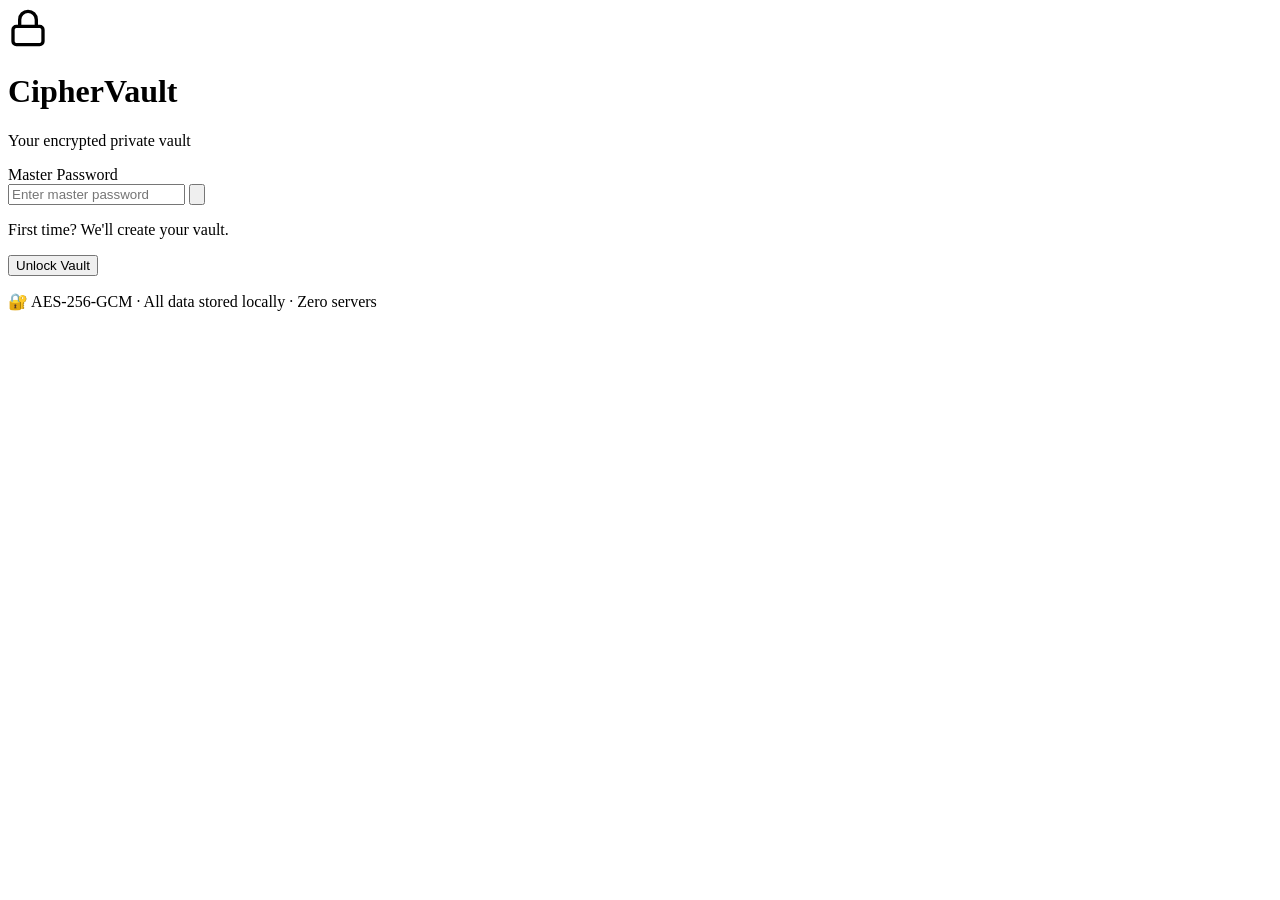
==== cipher-vault/index.html @ a4908f24 "feat: initialize CipherVault project with AES-256-GCM encryption and local-first storage" ====
<!DOCTYPE html>
<html lang="en">
<head>
  <meta charset="UTF-8" />
  <meta name="viewport" content="width=device-width, initial-scale=1.0" />
  <meta name="description" content="CipherVault — A secure, browser-based password manager and encryption toolkit using AES-256 cryptography. No servers, no tracking, fully private." />
  <title>CipherVault — Secure Password Manager</title>
  <link rel="preconnect" href="https://fonts.googleapis.com" />
  <link rel="preconnect" href="https://fonts.gstatic.com" crossorigin />
  <link href="https://fonts.googleapis.com/css2?family=Inter:wght@300;400;500;600;700;800&family=JetBrains+Mono:wght@400;500;600&display=swap" rel="stylesheet" />
  <link rel="stylesheet" href="style.css" />
</head>
<body>

  <!-- ─── LOCK SCREEN ─────────────────────────────────────────────────── -->
  <div id="lock-screen" class="lock-screen">
    <div class="lock-bg-glow"></div>
    <div class="lock-card">
      <div class="lock-logo">
        <div class="lock-icon-ring">
          <svg id="lock-icon-svg" width="40" height="40" viewBox="0 0 24 24" fill="none" stroke="currentColor" stroke-width="2" stroke-linecap="round" stroke-linejoin="round">
            <rect x="3" y="11" width="18" height="11" rx="2" ry="2"></rect>
            <path d="M7 11V7a5 5 0 0 1 10 0v4"></path>
          </svg>
        </div>
        <h1 class="lock-title">CipherVault</h1>
        <p class="lock-subtitle">Your encrypted private vault</p>
      </div>

      <div class="lock-form" id="lock-form">
        <div class="input-group" id="confirm-group" style="display:none;">
          <label for="confirm-password-input">Confirm Master Password</label>
          <div class="input-wrapper">
            <input type="password" id="confirm-password-input" placeholder="Confirm your password" maxlength="64" autocomplete="new-password" />
            <button class="toggle-pw-btn" data-target="confirm-password-input" aria-label="Toggle visibility">
              <svg class="eye-icon" viewBox="0 0 24 24" fill="none" stroke="currentColor" stroke-width="2"><path d="M1 12s4-8 11-8 11 8 11 8-4 8-11 8-11-8-11-8z"/><circle cx="12" cy="12" r="3"/></svg>
            </button>
          </div>
        </div>

        <div class="input-group">
          <label for="master-password-input">Master Password</label>
          <div class="input-wrapper">
            <input type="password" id="master-password-input" placeholder="Enter master password" maxlength="64" autocomplete="current-password" />
            <button class="toggle-pw-btn" data-target="master-password-input" aria-label="Toggle visibility">
              <svg class="eye-icon" viewBox="0 0 24 24" fill="none" stroke="currentColor" stroke-width="2"><path d="M1 12s4-8 11-8 11 8 11 8-4 8-11 8-11-8-11-8z"/><circle cx="12" cy="12" r="3"/></svg>
            </button>
          </div>
        </div>

        <div class="strength-bar-wrap" id="pw-strength-wrap" style="display:none;">
          <div class="strength-bar-track"><div id="pw-strength-bar" class="strength-bar"></div></div>
          <span id="pw-strength-label" class="strength-label">Weak</span>
        </div>

        <p class="lock-hint" id="lock-hint">First time? We'll create your vault.</p>
        <button id="unlock-btn" class="btn-primary btn-full">
          <span id="unlock-btn-text">Unlock Vault</span>
          <div class="btn-spinner" id="unlock-spinner" style="display:none;"></div>
        </button>
        <p class="lock-security-note">🔐 AES-256-GCM · All data stored locally · Zero servers</p>
      </div>
    </div>
  </div>

  <!-- ─── MAIN APP ──────────────────────────────────────────────────────── -->
  <div id="app" class="app" style="display:none;">

    <!-- Sidebar -->
    <aside class="sidebar" id="sidebar">
      <div class="sidebar-top">
        <div class="sidebar-logo">
          <div class="sidebar-logo-icon">
            <svg width="20" height="20" viewBox="0 0 24 24" fill="none" stroke="currentColor" stroke-width="2.5"><rect x="3" y="11" width="18" height="11" rx="2"/><path d="M7 11V7a5 5 0 0 1 10 0v4"/></svg>
          </div>
          <span>CipherVault</span>
        </div>
        <button id="close-sidebar-btn" class="close-sidebar-btn" aria-label="Close sidebar">
          <svg width="18" height="18" viewBox="0 0 24 24" fill="none" stroke="currentColor" stroke-width="2"><line x1="18" y1="6" x2="6" y2="18"/><line x1="6" y1="6" x2="18" y2="18"/></svg>
        </button>
      </div>

      <nav class="sidebar-nav">
        <a href="#" class="nav-item active" data-view="vault" id="nav-vault">
          <svg width="18" height="18" viewBox="0 0 24 24" fill="none" stroke="currentColor" stroke-width="2"><rect x="2" y="7" width="20" height="14" rx="2"/><path d="M16 7V5a2 2 0 0 0-2-2h-4a2 2 0 0 0-2 2v2"/><line x1="12" y1="12" x2="12" y2="16"/><circle cx="12" cy="12" r="1" fill="currentColor"/></svg>
          <span>My Vault</span>
          <span class="nav-badge" id="vault-count-badge">0</span>
        </a>
        <a href="#" class="nav-item" data-view="generator" id="nav-generator">
          <svg width="18" height="18" viewBox="0 0 24 24" fill="none" stroke="currentColor" stroke-width="2"><path d="M12 22s8-4 8-10V5l-8-3-8 3v7c0 6 8 10 8 10z"/></svg>
          <span>Generator</span>
        </a>
        <a href="#" class="nav-item" data-view="encrypt" id="nav-encrypt">
          <svg width="18" height="18" viewBox="0 0 24 24" fill="none" stroke="currentColor" stroke-width="2"><path d="M21 2l-2 2m-7.61 7.61a5.5 5.5 0 1 1-7.778 7.778 5.5 5.5 0 0 1 7.777-7.777zm0 0L15.5 7.5m0 0l3 3L22 7l-3-3m-3.5 3.5L19 4"/></svg>
          <span>Encrypt Text</span>
        </a>
        <a href="#" class="nav-item" data-view="audit" id="nav-audit">
          <svg width="18" height="18" viewBox="0 0 24 24" fill="none" stroke="currentColor" stroke-width="2"><polyline points="22 12 18 12 15 21 9 3 6 12 2 12"/></svg>
          <span>Security Audit</span>
        </a>
      </nav>

      <div class="sidebar-footer">
        <div class="vault-stats">
          <div class="stat-item">
            <span class="stat-num" id="stat-total">0</span>
            <span class="stat-label">Entries</span>
          </div>
          <div class="stat-item">
            <span class="stat-num" id="stat-weak">0</span>
            <span class="stat-label">Weak</span>
          </div>
          <div class="stat-item">
            <span class="stat-num" id="stat-reused">0</span>
            <span class="stat-label">Reused</span>
          </div>
        </div>
        <button id="lock-vault-btn" class="btn-lock">
          <svg width="14" height="14" viewBox="0 0 24 24" fill="none" stroke="currentColor" stroke-width="2"><rect x="3" y="11" width="18" height="11" rx="2"/><path d="M7 11V7a5 5 0 0 1 10 0v4"/></svg>
          Lock Vault
        </button>
      </div>
    </aside>

    <!-- Main Content -->
    <main class="main-content">

      <!-- Top Bar -->
      <header class="topbar">
        <button id="menu-btn" class="menu-btn" aria-label="Open menu">
          <svg width="20" height="20" viewBox="0 0 24 24" fill="none" stroke="currentColor" stroke-width="2"><line x1="3" y1="6" x2="21" y2="6"/><line x1="3" y1="12" x2="21" y2="12"/><line x1="3" y1="18" x2="21" y2="18"/></svg>
        </button>
        <div class="topbar-search">
          <svg width="16" height="16" viewBox="0 0 24 24" fill="none" stroke="currentColor" stroke-width="2"><circle cx="11" cy="11" r="8"/><line x1="21" y1="21" x2="16.65" y2="16.65"/></svg>
          <input type="text" id="search-input" placeholder="Search vault…" autocomplete="off" />
        </div>
        <div class="topbar-actions">
          <button id="add-entry-btn" class="btn-primary btn-sm">
            <svg width="14" height="14" viewBox="0 0 24 24" fill="none" stroke="currentColor" stroke-width="2.5"><line x1="12" y1="5" x2="12" y2="19"/><line x1="5" y1="12" x2="19" y2="12"/></svg>
            Add Entry
          </button>
        </div>
      </header>

      <!-- Views -->
      <div class="views-container">

        <!-- ── VAULT VIEW ── -->
        <section class="view active" id="view-vault">
          <div class="view-header">
            <h2 class="view-title">My Vault</h2>
            <div class="filter-chips">
              <button class="chip active" data-filter="all">All</button>
              <button class="chip" data-filter="Social">Social</button>
              <button class="chip" data-filter="Work">Work</button>
              <button class="chip" data-filter="Finance">Finance</button>
              <button class="chip" data-filter="Dev">Dev</button>
              <button class="chip" data-filter="Other">Other</button>
            </div>
          </div>

          <div class="vault-grid" id="vault-grid">
            <!-- entries injected by JS -->
          </div>

          <div class="empty-state" id="vault-empty" style="display:none;">
            <div class="empty-icon">🔐</div>
            <h3>Your vault is empty</h3>
            <p>Add your first entry to get started.</p>
            <button class="btn-primary" id="empty-add-btn">
              <svg width="14" height="14" viewBox="0 0 24 24" fill="none" stroke="currentColor" stroke-width="2.5"><line x1="12" y1="5" x2="12" y2="19"/><line x1="5" y1="12" x2="19" y2="12"/></svg>
              Add Entry
            </button>
          </div>
        </section>

        <!-- ── GENERATOR VIEW ── -->
        <section class="view" id="view-generator">
          <div class="view-header">
            <h2 class="view-title">Password Generator</h2>
          </div>
          <div class="generator-card">
            <div class="gen-output-wrap">
              <div class="gen-output" id="gen-output">Click Generate</div>
              <button class="icon-btn" id="gen-copy-btn" title="Copy password">
                <svg width="18" height="18" viewBox="0 0 24 24" fill="none" stroke="currentColor" stroke-width="2"><rect x="9" y="9" width="13" height="13" rx="2"/><path d="M5 15H4a2 2 0 0 1-2-2V4a2 2 0 0 1 2-2h9a2 2 0 0 1 2 2v1"/></svg>
              </button>
            </div>

            <div class="gen-strength-row">
              <div class="strength-bar-track flex1"><div id="gen-strength-bar" class="strength-bar"></div></div>
              <span id="gen-strength-label" class="strength-label">—</span>
            </div>

            <div class="gen-controls">
              <div class="gen-control-row">
                <span class="gen-label">Length: <strong id="len-val">16</strong></span>
                <input type="range" id="gen-length" min="8" max="64" value="16" class="range-slider" />
              </div>
              <div class="gen-toggle-row">
                <label class="toggle-label">
                  <input type="checkbox" id="gen-upper" checked /> Uppercase (A–Z)
                </label>
                <label class="toggle-label">
                  <input type="checkbox" id="gen-lower" checked /> Lowercase (a–z)
                </label>
                <label class="toggle-label">
                  <input type="checkbox" id="gen-nums" checked /> Numbers (0–9)
                </label>
                <label class="toggle-label">
                  <input type="checkbox" id="gen-syms" checked /> Symbols (!@#…)
                </label>
                <label class="toggle-label">
                  <input type="checkbox" id="gen-ambig" /> Exclude Ambiguous (0,O,I,l)
                </label>
              </div>
            </div>

            <button class="btn-primary btn-full" id="gen-btn">
              <svg width="16" height="16" viewBox="0 0 24 24" fill="none" stroke="currentColor" stroke-width="2.5"><polyline points="23 4 23 10 17 10"/><path d="M20.49 15a9 9 0 1 1-2.12-9.36L23 10"/></svg>
              Generate Password
            </button>
          </div>
        </section>

        <!-- ── ENCRYPT VIEW ── -->
        <section class="view" id="view-encrypt">
          <div class="view-header">
            <h2 class="view-title">Text Encryption</h2>
          </div>
          <div class="encrypt-layout">
            <div class="encrypt-card">
              <h3 class="card-title">🔒 Encrypt</h3>
              <textarea id="enc-plain" class="crypto-textarea" placeholder="Paste plain text here…" rows="6"></textarea>
              <div class="input-group mt-sm">
                <label>Encryption Key</label>
                <div class="input-wrapper">
                  <input type="password" id="enc-key" placeholder="Enter a secret key" />
                  <button class="toggle-pw-btn" data-target="enc-key" aria-label="Toggle">
                    <svg class="eye-icon" viewBox="0 0 24 24" fill="none" stroke="currentColor" stroke-width="2"><path d="M1 12s4-8 11-8 11 8 11 8-4 8-11 8-11-8-11-8z"/><circle cx="12" cy="12" r="3"/></svg>
                  </button>
                </div>
              </div>
              <button class="btn-primary btn-full mt-sm" id="enc-btn">Encrypt →</button>
              <div class="crypto-result hide" id="enc-result-wrap">
                <div class="result-label">Ciphertext (Base64)</div>
                <div class="result-box mono" id="enc-result"></div>
                <button class="btn-ghost btn-sm" id="enc-copy-btn">Copy Ciphertext</button>
              </div>
            </div>

            <div class="encrypt-card">
              <h3 class="card-title">🔓 Decrypt</h3>
              <textarea id="dec-cipher" class="crypto-textarea" placeholder="Paste ciphertext here…" rows="6"></textarea>
              <div class="input-group mt-sm">
                <label>Decryption Key</label>
                <div class="input-wrapper">
                  <input type="password" id="dec-key" placeholder="Enter the secret key" />
                  <button class="toggle-pw-btn" data-target="dec-key" aria-label="Toggle">
                    <svg class="eye-icon" viewBox="0 0 24 24" fill="none" stroke="currentColor" stroke-width="2"><path d="M1 12s4-8 11-8 11 8 11 8-4 8-11 8-11-8-11-8z"/><circle cx="12" cy="12" r="3"/></svg>
                  </button>
                </div>
              </div>
              <button class="btn-primary btn-full mt-sm" id="dec-btn">Decrypt →</button>
              <div class="crypto-result hide" id="dec-result-wrap">
                <div class="result-label">Decrypted Text</div>
                <div class="result-box" id="dec-result"></div>
                <button class="btn-ghost btn-sm" id="dec-copy-btn">Copy Text</button>
              </div>
            </div>
          </div>
        </section>

        <!-- ── AUDIT VIEW ── -->
        <section class="view" id="view-audit">
          <div class="view-header">
            <h2 class="view-title">Security Audit</h2>
          </div>

          <div class="audit-grid">
            <div class="audit-summary-card">
              <div class="audit-score-ring">
                <svg viewBox="0 0 120 120" class="ring-svg">
                  <circle cx="60" cy="60" r="50" class="ring-bg"/>
                  <circle cx="60" cy="60" r="50" class="ring-fill" id="audit-ring-fill"/>
                </svg>
                <div class="ring-label">
                  <span id="audit-score-num" class="ring-score">—</span>
                  <span class="ring-sub">/ 100</span>
                </div>
              </div>
              <div class="audit-score-info">
                <h3 id="audit-score-grade">Run an audit</h3>
                <p id="audit-score-desc">Analyze your vault passwords for weaknesses.</p>
              </div>
            </div>

            <div class="audit-issues-card">
              <h3 class="card-title">Issues Found</h3>
              <div id="audit-issues-list" class="audit-issues-list">
                <p class="muted-text">No audit run yet.</p>
              </div>
            </div>
          </div>

          <button class="btn-primary" id="run-audit-btn">
            <svg width="16" height="16" viewBox="0 0 24 24" fill="none" stroke="currentColor" stroke-width="2"><polyline points="22 12 18 12 15 21 9 3 6 12 2 12"/></svg>
            Run Security Audit
          </button>
        </section>

      </div><!-- /views-container -->
    </main>
  </div><!-- /app -->

  <!-- ─── ENTRY MODAL ──────────────────────────────────────────────────── -->
  <div class="modal-overlay" id="entry-modal-overlay" style="display:none;">
    <div class="modal" id="entry-modal" role="dialog" aria-modal="true" aria-labelledby="modal-title">
      <div class="modal-header">
        <h3 id="modal-title">Add Entry</h3>
        <button class="icon-btn" id="modal-close-btn" aria-label="Close">
          <svg width="16" height="16" viewBox="0 0 24 24" fill="none" stroke="currentColor" stroke-width="2"><line x1="18" y1="6" x2="6" y2="18"/><line x1="6" y1="6" x2="18" y2="18"/></svg>
        </button>
      </div>
      <form id="entry-form" novalidate>
        <input type="hidden" id="entry-id" />
        <div class="form-grid">
          <div class="input-group">
            <label for="entry-name">Site / App Name *</label>
            <input type="text" id="entry-name" placeholder="e.g. GitHub" required />
          </div>
          <div class="input-group">
            <label for="entry-category">Category</label>
            <select id="entry-category">
              <option>Social</option>
              <option>Work</option>
              <option>Finance</option>
              <option>Dev</option>
              <option>Other</option>
            </select>
          </div>
          <div class="input-group span-2">
            <label for="entry-username">Username / Email</label>
            <input type="text" id="entry-username" placeholder="username@example.com" autocomplete="off" />
          </div>
          <div class="input-group span-2">
            <label for="entry-password">Password *</label>
            <div class="input-wrapper">
              <input type="password" id="entry-password" placeholder="Enter or generate a password" required autocomplete="new-password" />
              <button type="button" class="toggle-pw-btn" data-target="entry-password" aria-label="Toggle">
                <svg class="eye-icon" viewBox="0 0 24 24" fill="none" stroke="currentColor" stroke-width="2"><path d="M1 12s4-8 11-8 11 8 11 8-4 8-11 8-11-8-11-8z"/><circle cx="12" cy="12" r="3"/></svg>
              </button>
              <button type="button" class="icon-btn" id="modal-gen-btn" title="Generate password">
                <svg width="15" height="15" viewBox="0 0 24 24" fill="none" stroke="currentColor" stroke-width="2.5"><polyline points="23 4 23 10 17 10"/><path d="M20.49 15a9 9 0 1 1-2.12-9.36L23 10"/></svg>
              </button>
            </div>
            <div class="strength-bar-track mt-xs"><div id="modal-strength-bar" class="strength-bar"></div></div>
          </div>
          <div class="input-group span-2">
            <label for="entry-url">Website URL</label>
            <input type="url" id="entry-url" placeholder="https://example.com" />
          </div>
          <div class="input-group span-2">
            <label for="entry-notes">Notes</label>
            <textarea id="entry-notes" rows="3" placeholder="Optional notes…"></textarea>
          </div>
        </div>
        <div class="modal-footer">
          <button type="button" class="btn-ghost" id="modal-cancel-btn">Cancel</button>
          <button type="submit" class="btn-primary" id="modal-save-btn">Save Entry</button>
        </div>
      </form>
    </div>
  </div>

  <!-- ─── TOAST ─────────────────────────────────────────────────────────── -->
  <div id="toast-container" class="toast-container" aria-live="polite"></div>

  <script src="script.js"></script>
</body>
</html>
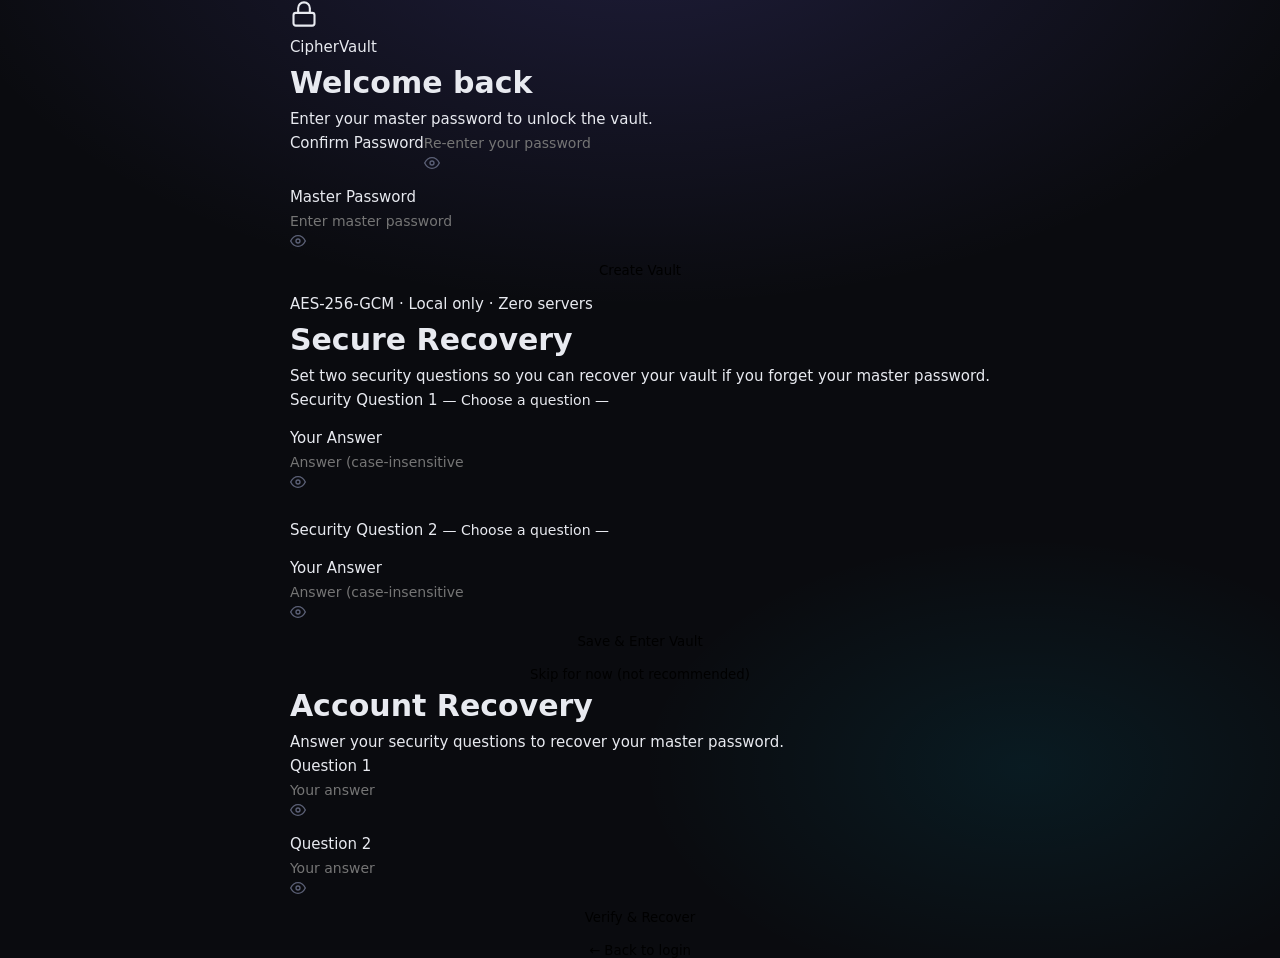
==== commit 289cf341: "Updated UI." ====
--- a/cipher-vault/index.html
+++ b/cipher-vault/index.html
@@ -3,65 +3,188 @@
 <head>
   <meta charset="UTF-8" />
   <meta name="viewport" content="width=device-width, initial-scale=1.0" />
-  <meta name="description" content="CipherVault — A secure, browser-based password manager and encryption toolkit using AES-256 cryptography. No servers, no tracking, fully private." />
-  <title>CipherVault — Secure Password Manager</title>
+  <meta name="description" content="CipherVault — A secure, browser-based password manager using AES-256 cryptography. Zero servers, fully private." />
+  <title>CipherVault</title>
   <link rel="preconnect" href="https://fonts.googleapis.com" />
   <link rel="preconnect" href="https://fonts.gstatic.com" crossorigin />
-  <link href="https://fonts.googleapis.com/css2?family=Inter:wght@300;400;500;600;700;800&family=JetBrains+Mono:wght@400;500;600&display=swap" rel="stylesheet" />
+  <link href="https://fonts.googleapis.com/css2?family=Syne:wght@400;500;600;700;800&family=JetBrains+Mono:wght@400;500;600&family=Instrument+Serif:ital@0;1&display=swap" rel="stylesheet" />
   <link rel="stylesheet" href="style.css" />
 </head>
 <body>
 
   <!-- ─── LOCK SCREEN ─────────────────────────────────────────────────── -->
   <div id="lock-screen" class="lock-screen">
-    <div class="lock-bg-glow"></div>
-    <div class="lock-card">
-      <div class="lock-logo">
-        <div class="lock-icon-ring">
-          <svg id="lock-icon-svg" width="40" height="40" viewBox="0 0 24 24" fill="none" stroke="currentColor" stroke-width="2" stroke-linecap="round" stroke-linejoin="round">
+
+    <!-- Decorative grid + ambient glow -->
+    <div class="lock-grid-bg"></div>
+    <div class="lock-ambient"></div>
+
+    <div class="lock-shell">
+
+      <!-- Brand mark -->
+      <div class="lock-brand">
+        <div class="lock-emblem">
+          <svg width="28" height="28" viewBox="0 0 24 24" fill="none" stroke="currentColor" stroke-width="1.8" stroke-linecap="round" stroke-linejoin="round">
             <rect x="3" y="11" width="18" height="11" rx="2" ry="2"></rect>
             <path d="M7 11V7a5 5 0 0 1 10 0v4"></path>
           </svg>
         </div>
-        <h1 class="lock-title">CipherVault</h1>
-        <p class="lock-subtitle">Your encrypted private vault</p>
-      </div>
-
-      <div class="lock-form" id="lock-form">
-        <div class="input-group" id="confirm-group" style="display:none;">
-          <label for="confirm-password-input">Confirm Master Password</label>
-          <div class="input-wrapper">
-            <input type="password" id="confirm-password-input" placeholder="Confirm your password" maxlength="64" autocomplete="new-password" />
-            <button class="toggle-pw-btn" data-target="confirm-password-input" aria-label="Toggle visibility">
-              <svg class="eye-icon" viewBox="0 0 24 24" fill="none" stroke="currentColor" stroke-width="2"><path d="M1 12s4-8 11-8 11 8 11 8-4 8-11 8-11-8-11-8z"/><circle cx="12" cy="12" r="3"/></svg>
-            </button>
-          </div>
-        </div>
-
-        <div class="input-group">
-          <label for="master-password-input">Master Password</label>
-          <div class="input-wrapper">
-            <input type="password" id="master-password-input" placeholder="Enter master password" maxlength="64" autocomplete="current-password" />
-            <button class="toggle-pw-btn" data-target="master-password-input" aria-label="Toggle visibility">
-              <svg class="eye-icon" viewBox="0 0 24 24" fill="none" stroke="currentColor" stroke-width="2"><path d="M1 12s4-8 11-8 11 8 11 8-4 8-11 8-11-8-11-8z"/><circle cx="12" cy="12" r="3"/></svg>
-            </button>
-          </div>
-        </div>
-
-        <div class="strength-bar-wrap" id="pw-strength-wrap" style="display:none;">
-          <div class="strength-bar-track"><div id="pw-strength-bar" class="strength-bar"></div></div>
-          <span id="pw-strength-label" class="strength-label">Weak</span>
-        </div>
-
-        <p class="lock-hint" id="lock-hint">First time? We'll create your vault.</p>
-        <button id="unlock-btn" class="btn-primary btn-full">
-          <span id="unlock-btn-text">Unlock Vault</span>
-          <div class="btn-spinner" id="unlock-spinner" style="display:none;"></div>
-        </button>
-        <p class="lock-security-note">🔐 AES-256-GCM · All data stored locally · Zero servers</p>
-      </div>
-    </div>
-  </div>
+        <span class="lock-brand-name">CipherVault</span>
+      </div>
+
+      <!-- ── STEP 1: Main Login / Create ── -->
+      <div id="step-main" class="lock-panel active">
+        <div class="lock-heading">
+          <h1 id="lock-title-text">Welcome back</h1>
+          <p id="lock-subtitle-text" class="lock-desc">Enter your master password to unlock the vault.</p>
+        </div>
+
+        <div class="lock-form" id="lock-form">
+
+          <!-- Confirm password (only for new vault) -->
+          <div class="field-row" id="confirm-group" style="display:none;">
+            <label class="field-label" for="confirm-password-input">Confirm Password</label>
+            <div class="field-wrap">
+              <input type="password" id="confirm-password-input" placeholder="Re-enter your password" maxlength="64" autocomplete="new-password" />
+              <button class="field-btn toggle-pw-btn" data-target="confirm-password-input" aria-label="Toggle">
+                <svg class="eye-icon" viewBox="0 0 24 24" fill="none" stroke="currentColor" stroke-width="2"><path d="M1 12s4-8 11-8 11 8 11 8-4 8-11 8-11-8-11-8z"/><circle cx="12" cy="12" r="3"/></svg>
+              </button>
+            </div>
+          </div>
+
+          <div class="field-row">
+            <label class="field-label" for="master-password-input">Master Password</label>
+            <div class="field-wrap">
+              <input type="password" id="master-password-input" placeholder="Enter master password" maxlength="64" autocomplete="current-password" />
+              <button class="field-btn toggle-pw-btn" data-target="master-password-input" aria-label="Toggle">
+                <svg class="eye-icon" viewBox="0 0 24 24" fill="none" stroke="currentColor" stroke-width="2"><path d="M1 12s4-8 11-8 11 8 11 8-4 8-11 8-11-8-11-8z"/><circle cx="12" cy="12" r="3"/></svg>
+              </button>
+            </div>
+          </div>
+
+          <div class="strength-row" id="pw-strength-wrap" style="display:none;">
+            <div class="strength-track"><div id="pw-strength-bar" class="strength-fill"></div></div>
+            <span id="pw-strength-label" class="strength-tag">Weak</span>
+          </div>
+
+          <button id="unlock-btn" class="btn-gold btn-full">
+            <span id="unlock-btn-text">Unlock Vault</span>
+            <div class="btn-loader" id="unlock-spinner" style="display:none;"></div>
+          </button>
+
+          <!-- Forgot password link (only shown if vault exists + recovery set) -->
+          <div id="forgot-link-wrap" class="forgot-link-area" style="display:none;">
+            <button id="forgot-btn" class="link-btn">Forgot master password?</button>
+          </div>
+
+          <p class="lock-meta">AES-256-GCM · Local only · Zero servers</p>
+        </div>
+      </div>
+
+      <!-- ── STEP 2: Security Questions Setup ── -->
+      <div id="step-questions" class="lock-panel">
+        <div class="lock-heading">
+          <h1>Secure Recovery</h1>
+          <p class="lock-desc">Set two security questions so you can recover your vault if you forget your master password.</p>
+        </div>
+
+        <div class="lock-form">
+          <div class="field-row">
+            <label class="field-label" for="sq1-select">Security Question 1</label>
+            <select id="sq1-select" class="field-select">
+              <option value="">— Choose a question —</option>
+              <option value="pet">What was the name of your first pet?</option>
+              <option value="city">What city were you born in?</option>
+              <option value="school">What was the name of your first school?</option>
+              <option value="car">What was the make of your first car?</option>
+              <option value="nick">What was your childhood nickname?</option>
+              <option value="road">What street did you grow up on?</option>
+              <option value="teacher">What was your favourite teacher's last name?</option>
+            </select>
+          </div>
+          <div class="field-row">
+            <label class="field-label" for="sq1-answer">Your Answer</label>
+            <div class="field-wrap">
+              <input type="password" id="sq1-answer" placeholder="Answer (case-insensitive)" maxlength="80" />
+              <button class="field-btn toggle-pw-btn" data-target="sq1-answer" aria-label="Toggle">
+                <svg class="eye-icon" viewBox="0 0 24 24" fill="none" stroke="currentColor" stroke-width="2"><path d="M1 12s4-8 11-8 11 8 11 8-4 8-11 8-11-8-11-8z"/><circle cx="12" cy="12" r="3"/></svg>
+              </button>
+            </div>
+          </div>
+
+          <div class="divider-line"></div>
+
+          <div class="field-row">
+            <label class="field-label" for="sq2-select">Security Question 2</label>
+            <select id="sq2-select" class="field-select">
+              <option value="">— Choose a question —</option>
+              <option value="pet">What was the name of your first pet?</option>
+              <option value="city">What city were you born in?</option>
+              <option value="school">What was the name of your first school?</option>
+              <option value="car">What was the make of your first car?</option>
+              <option value="nick">What was your childhood nickname?</option>
+              <option value="road">What street did you grow up on?</option>
+              <option value="teacher">What was your favourite teacher's last name?</option>
+            </select>
+          </div>
+          <div class="field-row">
+            <label class="field-label" for="sq2-answer">Your Answer</label>
+            <div class="field-wrap">
+              <input type="password" id="sq2-answer" placeholder="Answer (case-insensitive)" maxlength="80" />
+              <button class="field-btn toggle-pw-btn" data-target="sq2-answer" aria-label="Toggle">
+                <svg class="eye-icon" viewBox="0 0 24 24" fill="none" stroke="currentColor" stroke-width="2"><path d="M1 12s4-8 11-8 11 8 11 8-4 8-11 8-11-8-11-8z"/><circle cx="12" cy="12" r="3"/></svg>
+              </button>
+            </div>
+          </div>
+
+          <button id="save-questions-btn" class="btn-gold btn-full">Save & Enter Vault</button>
+          <button id="skip-questions-btn" class="link-btn" style="text-align:center;margin-top:4px;">Skip for now (not recommended)</button>
+        </div>
+      </div>
+
+      <!-- ── STEP 3: Forgot Password Recovery ── -->
+      <div id="step-forgot" class="lock-panel">
+        <div class="lock-heading">
+          <h1>Account Recovery</h1>
+          <p class="lock-desc">Answer your security questions to recover your master password.</p>
+        </div>
+
+        <div class="lock-form">
+          <div class="field-row">
+            <label class="field-label" id="forgot-q1-label">Question 1</label>
+            <div class="field-wrap">
+              <input type="password" id="forgot-a1" placeholder="Your answer" maxlength="80" />
+              <button class="field-btn toggle-pw-btn" data-target="forgot-a1" aria-label="Toggle">
+                <svg class="eye-icon" viewBox="0 0 24 24" fill="none" stroke="currentColor" stroke-width="2"><path d="M1 12s4-8 11-8 11 8 11 8-4 8-11 8-11-8-11-8z"/><circle cx="12" cy="12" r="3"/></svg>
+              </button>
+            </div>
+          </div>
+
+          <div class="field-row">
+            <label class="field-label" id="forgot-q2-label">Question 2</label>
+            <div class="field-wrap">
+              <input type="password" id="forgot-a2" placeholder="Your answer" maxlength="80" />
+              <button class="field-btn toggle-pw-btn" data-target="forgot-a2" aria-label="Toggle">
+                <svg class="eye-icon" viewBox="0 0 24 24" fill="none" stroke="currentColor" stroke-width="2"><path d="M1 12s4-8 11-8 11 8 11 8-4 8-11 8-11-8-11-8z"/><circle cx="12" cy="12" r="3"/></svg>
+              </button>
+            </div>
+          </div>
+
+          <!-- Recovered password display -->
+          <div id="recovered-pw-box" class="recovered-box" style="display:none;">
+            <div class="recovered-label">Your master password</div>
+            <div class="recovered-value mono" id="recovered-pw-text">—</div>
+            <button class="link-btn" id="recovered-copy-btn" style="margin-top:6px;">Copy to clipboard</button>
+          </div>
+
+          <button id="recover-btn" class="btn-gold btn-full">Verify &amp; Recover</button>
+          <button id="back-to-login-btn" class="link-btn" style="text-align:center;margin-top:4px;">← Back to login</button>
+        </div>
+      </div>
+
+    </div><!-- /lock-shell -->
+  </div><!-- /lock-screen -->
+
 
   <!-- ─── MAIN APP ──────────────────────────────────────────────────────── -->
   <div id="app" class="app" style="display:none;">
@@ -71,52 +194,43 @@
       <div class="sidebar-top">
         <div class="sidebar-logo">
           <div class="sidebar-logo-icon">
-            <svg width="20" height="20" viewBox="0 0 24 24" fill="none" stroke="currentColor" stroke-width="2.5"><rect x="3" y="11" width="18" height="11" rx="2"/><path d="M7 11V7a5 5 0 0 1 10 0v4"/></svg>
+            <svg width="16" height="16" viewBox="0 0 24 24" fill="none" stroke="currentColor" stroke-width="2.2"><rect x="3" y="11" width="18" height="11" rx="2"/><path d="M7 11V7a5 5 0 0 1 10 0v4"/></svg>
           </div>
           <span>CipherVault</span>
         </div>
-        <button id="close-sidebar-btn" class="close-sidebar-btn" aria-label="Close sidebar">
-          <svg width="18" height="18" viewBox="0 0 24 24" fill="none" stroke="currentColor" stroke-width="2"><line x1="18" y1="6" x2="6" y2="18"/><line x1="6" y1="6" x2="18" y2="18"/></svg>
+        <button id="close-sidebar-btn" class="icon-btn close-sidebar-btn" aria-label="Close sidebar">
+          <svg width="16" height="16" viewBox="0 0 24 24" fill="none" stroke="currentColor" stroke-width="2"><line x1="18" y1="6" x2="6" y2="18"/><line x1="6" y1="6" x2="18" y2="18"/></svg>
         </button>
       </div>
 
       <nav class="sidebar-nav">
-        <a href="#" class="nav-item active" data-view="vault" id="nav-vault">
-          <svg width="18" height="18" viewBox="0 0 24 24" fill="none" stroke="currentColor" stroke-width="2"><rect x="2" y="7" width="20" height="14" rx="2"/><path d="M16 7V5a2 2 0 0 0-2-2h-4a2 2 0 0 0-2 2v2"/><line x1="12" y1="12" x2="12" y2="16"/><circle cx="12" cy="12" r="1" fill="currentColor"/></svg>
+        <a href="#" class="nav-item active" data-view="vault">
+          <svg width="16" height="16" viewBox="0 0 24 24" fill="none" stroke="currentColor" stroke-width="2"><rect x="2" y="7" width="20" height="14" rx="2"/><path d="M16 7V5a2 2 0 0 0-2-2h-4a2 2 0 0 0-2 2v2"/><line x1="12" y1="12" x2="12" y2="16"/><circle cx="12" cy="12" r="1" fill="currentColor"/></svg>
           <span>My Vault</span>
           <span class="nav-badge" id="vault-count-badge">0</span>
         </a>
-        <a href="#" class="nav-item" data-view="generator" id="nav-generator">
-          <svg width="18" height="18" viewBox="0 0 24 24" fill="none" stroke="currentColor" stroke-width="2"><path d="M12 22s8-4 8-10V5l-8-3-8 3v7c0 6 8 10 8 10z"/></svg>
+        <a href="#" class="nav-item" data-view="generator">
+          <svg width="16" height="16" viewBox="0 0 24 24" fill="none" stroke="currentColor" stroke-width="2"><path d="M12 22s8-4 8-10V5l-8-3-8 3v7c0 6 8 10 8 10z"/></svg>
           <span>Generator</span>
         </a>
-        <a href="#" class="nav-item" data-view="encrypt" id="nav-encrypt">
-          <svg width="18" height="18" viewBox="0 0 24 24" fill="none" stroke="currentColor" stroke-width="2"><path d="M21 2l-2 2m-7.61 7.61a5.5 5.5 0 1 1-7.778 7.778 5.5 5.5 0 0 1 7.777-7.777zm0 0L15.5 7.5m0 0l3 3L22 7l-3-3m-3.5 3.5L19 4"/></svg>
+        <a href="#" class="nav-item" data-view="encrypt">
+          <svg width="16" height="16" viewBox="0 0 24 24" fill="none" stroke="currentColor" stroke-width="2"><path d="M21 2l-2 2m-7.61 7.61a5.5 5.5 0 1 1-7.778 7.778 5.5 5.5 0 0 1 7.777-7.777zm0 0L15.5 7.5m0 0l3 3L22 7l-3-3m-3.5 3.5L19 4"/></svg>
           <span>Encrypt Text</span>
         </a>
-        <a href="#" class="nav-item" data-view="audit" id="nav-audit">
-          <svg width="18" height="18" viewBox="0 0 24 24" fill="none" stroke="currentColor" stroke-width="2"><polyline points="22 12 18 12 15 21 9 3 6 12 2 12"/></svg>
+        <a href="#" class="nav-item" data-view="audit">
+          <svg width="16" height="16" viewBox="0 0 24 24" fill="none" stroke="currentColor" stroke-width="2"><polyline points="22 12 18 12 15 21 9 3 6 12 2 12"/></svg>
           <span>Security Audit</span>
         </a>
       </nav>
 
       <div class="sidebar-footer">
         <div class="vault-stats">
-          <div class="stat-item">
-            <span class="stat-num" id="stat-total">0</span>
-            <span class="stat-label">Entries</span>
-          </div>
-          <div class="stat-item">
-            <span class="stat-num" id="stat-weak">0</span>
-            <span class="stat-label">Weak</span>
-          </div>
-          <div class="stat-item">
-            <span class="stat-num" id="stat-reused">0</span>
-            <span class="stat-label">Reused</span>
-          </div>
+          <div class="stat-chip"><span class="stat-num" id="stat-total">0</span><span class="stat-lbl">Entries</span></div>
+          <div class="stat-chip"><span class="stat-num warn" id="stat-weak">0</span><span class="stat-lbl">Weak</span></div>
+          <div class="stat-chip"><span class="stat-num warn" id="stat-reused">0</span><span class="stat-lbl">Reused</span></div>
         </div>
         <button id="lock-vault-btn" class="btn-lock">
-          <svg width="14" height="14" viewBox="0 0 24 24" fill="none" stroke="currentColor" stroke-width="2"><rect x="3" y="11" width="18" height="11" rx="2"/><path d="M7 11V7a5 5 0 0 1 10 0v4"/></svg>
+          <svg width="13" height="13" viewBox="0 0 24 24" fill="none" stroke="currentColor" stroke-width="2"><rect x="3" y="11" width="18" height="11" rx="2"/><path d="M7 11V7a5 5 0 0 1 10 0v4"/></svg>
           Lock Vault
         </button>
       </div>
@@ -127,50 +241,42 @@
 
       <!-- Top Bar -->
       <header class="topbar">
-        <button id="menu-btn" class="menu-btn" aria-label="Open menu">
-          <svg width="20" height="20" viewBox="0 0 24 24" fill="none" stroke="currentColor" stroke-width="2"><line x1="3" y1="6" x2="21" y2="6"/><line x1="3" y1="12" x2="21" y2="12"/><line x1="3" y1="18" x2="21" y2="18"/></svg>
+        <button id="menu-btn" class="icon-btn menu-btn" aria-label="Open menu">
+          <svg width="18" height="18" viewBox="0 0 24 24" fill="none" stroke="currentColor" stroke-width="2"><line x1="3" y1="6" x2="21" y2="6"/><line x1="3" y1="12" x2="21" y2="12"/><line x1="3" y1="18" x2="21" y2="18"/></svg>
         </button>
         <div class="topbar-search">
-          <svg width="16" height="16" viewBox="0 0 24 24" fill="none" stroke="currentColor" stroke-width="2"><circle cx="11" cy="11" r="8"/><line x1="21" y1="21" x2="16.65" y2="16.65"/></svg>
-          <input type="text" id="search-input" placeholder="Search vault…" autocomplete="off" />
-        </div>
-        <div class="topbar-actions">
-          <button id="add-entry-btn" class="btn-primary btn-sm">
-            <svg width="14" height="14" viewBox="0 0 24 24" fill="none" stroke="currentColor" stroke-width="2.5"><line x1="12" y1="5" x2="12" y2="19"/><line x1="5" y1="12" x2="19" y2="12"/></svg>
-            Add Entry
-          </button>
-        </div>
+          <svg width="14" height="14" viewBox="0 0 24 24" fill="none" stroke="currentColor" stroke-width="2"><circle cx="11" cy="11" r="8"/><line x1="21" y1="21" x2="16.65" y2="16.65"/></svg>
+          <input type="text" id="search-input" placeholder="Search vault  ⌘K" autocomplete="off" />
+        </div>
+        <button id="add-entry-btn" class="btn-gold btn-sm">
+          <svg width="12" height="12" viewBox="0 0 24 24" fill="none" stroke="currentColor" stroke-width="2.5"><line x1="12" y1="5" x2="12" y2="19"/><line x1="5" y1="12" x2="19" y2="12"/></svg>
+          New Entry
+        </button>
       </header>
 
-      <!-- Views -->
       <div class="views-container">
 
         <!-- ── VAULT VIEW ── -->
         <section class="view active" id="view-vault">
           <div class="view-header">
             <h2 class="view-title">My Vault</h2>
-            <div class="filter-chips">
-              <button class="chip active" data-filter="all">All</button>
-              <button class="chip" data-filter="Social">Social</button>
-              <button class="chip" data-filter="Work">Work</button>
-              <button class="chip" data-filter="Finance">Finance</button>
-              <button class="chip" data-filter="Dev">Dev</button>
-              <button class="chip" data-filter="Other">Other</button>
-            </div>
-          </div>
-
-          <div class="vault-grid" id="vault-grid">
-            <!-- entries injected by JS -->
-          </div>
-
-          <div class="empty-state" id="vault-empty" style="display:none;">
-            <div class="empty-icon">🔐</div>
-            <h3>Your vault is empty</h3>
-            <p>Add your first entry to get started.</p>
-            <button class="btn-primary" id="empty-add-btn">
-              <svg width="14" height="14" viewBox="0 0 24 24" fill="none" stroke="currentColor" stroke-width="2.5"><line x1="12" y1="5" x2="12" y2="19"/><line x1="5" y1="12" x2="19" y2="12"/></svg>
-              Add Entry
-            </button>
+            <div class="filter-chips" id="filter-chips">
+              <button class="chip active" data-cat="All">All</button>
+              <button class="chip" data-cat="Social">Social</button>
+              <button class="chip" data-cat="Work">Work</button>
+              <button class="chip" data-cat="Finance">Finance</button>
+              <button class="chip" data-cat="Dev">Dev</button>
+              <button class="chip" data-cat="Other">Other</button>
+            </div>
+          </div>
+          <div id="vault-list" class="vault-list">
+            <div class="empty-state" id="vault-empty">
+              <div class="empty-icon">
+                <svg width="40" height="40" viewBox="0 0 24 24" fill="none" stroke="currentColor" stroke-width="1.2"><rect x="2" y="7" width="20" height="14" rx="2"/><path d="M16 7V5a2 2 0 0 0-2-2h-4a2 2 0 0 0-2 2v2"/></svg>
+              </div>
+              <p class="empty-title">Your vault is empty</p>
+              <p class="empty-sub">Press <kbd>⌘N</kbd> or click New Entry to get started.</p>
+            </div>
           </div>
         </section>
 
@@ -179,47 +285,32 @@
           <div class="view-header">
             <h2 class="view-title">Password Generator</h2>
           </div>
-          <div class="generator-card">
+          <div class="gen-card">
             <div class="gen-output-wrap">
-              <div class="gen-output" id="gen-output">Click Generate</div>
-              <button class="icon-btn" id="gen-copy-btn" title="Copy password">
-                <svg width="18" height="18" viewBox="0 0 24 24" fill="none" stroke="currentColor" stroke-width="2"><rect x="9" y="9" width="13" height="13" rx="2"/><path d="M5 15H4a2 2 0 0 1-2-2V4a2 2 0 0 1 2-2h9a2 2 0 0 1 2 2v1"/></svg>
-              </button>
-            </div>
-
-            <div class="gen-strength-row">
-              <div class="strength-bar-track flex1"><div id="gen-strength-bar" class="strength-bar"></div></div>
-              <span id="gen-strength-label" class="strength-label">—</span>
+              <div id="gen-output" class="gen-output mono">Click Generate</div>
+              <button class="icon-btn" id="gen-copy-btn" title="Copy">
+                <svg width="15" height="15" viewBox="0 0 24 24" fill="none" stroke="currentColor" stroke-width="2"><rect x="9" y="9" width="13" height="13" rx="2" ry="2"/><path d="M5 15H4a2 2 0 0 1-2-2V4a2 2 0 0 1 2-2h9a2 2 0 0 1 2 2v1"/></svg>
+              </button>
+            </div>
+            <div class="strength-row" style="margin-top:10px;">
+              <div class="strength-track flex1"><div id="gen-strength-bar" class="strength-fill"></div></div>
+              <span id="gen-strength-label" class="strength-tag">—</span>
             </div>
 
             <div class="gen-controls">
               <div class="gen-control-row">
-                <span class="gen-label">Length: <strong id="len-val">16</strong></span>
+                <label class="field-label">Length: <span id="len-val">16</span></label>
                 <input type="range" id="gen-length" min="8" max="64" value="16" class="range-slider" />
               </div>
-              <div class="gen-toggle-row">
-                <label class="toggle-label">
-                  <input type="checkbox" id="gen-upper" checked /> Uppercase (A–Z)
-                </label>
-                <label class="toggle-label">
-                  <input type="checkbox" id="gen-lower" checked /> Lowercase (a–z)
-                </label>
-                <label class="toggle-label">
-                  <input type="checkbox" id="gen-nums" checked /> Numbers (0–9)
-                </label>
-                <label class="toggle-label">
-                  <input type="checkbox" id="gen-syms" checked /> Symbols (!@#…)
-                </label>
-                <label class="toggle-label">
-                  <input type="checkbox" id="gen-ambig" /> Exclude Ambiguous (0,O,I,l)
-                </label>
-              </div>
-            </div>
-
-            <button class="btn-primary btn-full" id="gen-btn">
-              <svg width="16" height="16" viewBox="0 0 24 24" fill="none" stroke="currentColor" stroke-width="2.5"><polyline points="23 4 23 10 17 10"/><path d="M20.49 15a9 9 0 1 1-2.12-9.36L23 10"/></svg>
-              Generate Password
-            </button>
+              <div class="gen-toggles">
+                <label class="toggle-label"><input type="checkbox" id="gen-upper" checked /><span class="toggle-box"></span>Uppercase A–Z</label>
+                <label class="toggle-label"><input type="checkbox" id="gen-lower" checked /><span class="toggle-box"></span>Lowercase a–z</label>
+                <label class="toggle-label"><input type="checkbox" id="gen-nums" checked /><span class="toggle-box"></span>Numbers 0–9</label>
+                <label class="toggle-label"><input type="checkbox" id="gen-syms" checked /><span class="toggle-box"></span>Symbols !@#$…</label>
+                <label class="toggle-label"><input type="checkbox" id="gen-ambig" /><span class="toggle-box"></span>Exclude ambiguous</label>
+              </div>
+            </div>
+            <button class="btn-gold" id="gen-btn">Generate Password</button>
           </div>
         </section>
 
@@ -229,40 +320,44 @@
             <h2 class="view-title">Text Encryption</h2>
           </div>
           <div class="encrypt-layout">
-            <div class="encrypt-card">
-              <h3 class="card-title">🔒 Encrypt</h3>
-              <textarea id="enc-plain" class="crypto-textarea" placeholder="Paste plain text here…" rows="6"></textarea>
-              <div class="input-group mt-sm">
-                <label>Encryption Key</label>
-                <div class="input-wrapper">
+            <div class="enc-card">
+              <div class="enc-card-header">
+                <span class="enc-badge enc-badge-lock">Encrypt</span>
+              </div>
+              <textarea id="enc-plain" class="field-textarea" placeholder="Paste plain text here…" rows="5"></textarea>
+              <div class="field-row">
+                <label class="field-label">Encryption Key</label>
+                <div class="field-wrap">
                   <input type="password" id="enc-key" placeholder="Enter a secret key" />
-                  <button class="toggle-pw-btn" data-target="enc-key" aria-label="Toggle">
+                  <button class="field-btn toggle-pw-btn" data-target="enc-key" aria-label="Toggle">
                     <svg class="eye-icon" viewBox="0 0 24 24" fill="none" stroke="currentColor" stroke-width="2"><path d="M1 12s4-8 11-8 11 8 11 8-4 8-11 8-11-8-11-8z"/><circle cx="12" cy="12" r="3"/></svg>
                   </button>
                 </div>
               </div>
-              <button class="btn-primary btn-full mt-sm" id="enc-btn">Encrypt →</button>
-              <div class="crypto-result hide" id="enc-result-wrap">
-                <div class="result-label">Ciphertext (Base64)</div>
+              <button class="btn-gold btn-full" id="enc-btn">Encrypt →</button>
+              <div class="crypto-result" id="enc-result-wrap" style="display:none;">
+                <div class="result-label">Ciphertext (Base64-AES-256-GCM)</div>
                 <div class="result-box mono" id="enc-result"></div>
                 <button class="btn-ghost btn-sm" id="enc-copy-btn">Copy Ciphertext</button>
               </div>
             </div>
 
-            <div class="encrypt-card">
-              <h3 class="card-title">🔓 Decrypt</h3>
-              <textarea id="dec-cipher" class="crypto-textarea" placeholder="Paste ciphertext here…" rows="6"></textarea>
-              <div class="input-group mt-sm">
-                <label>Decryption Key</label>
-                <div class="input-wrapper">
+            <div class="enc-card">
+              <div class="enc-card-header">
+                <span class="enc-badge enc-badge-unlock">Decrypt</span>
+              </div>
+              <textarea id="dec-cipher" class="field-textarea" placeholder="Paste ciphertext here…" rows="5"></textarea>
+              <div class="field-row">
+                <label class="field-label">Decryption Key</label>
+                <div class="field-wrap">
                   <input type="password" id="dec-key" placeholder="Enter the secret key" />
-                  <button class="toggle-pw-btn" data-target="dec-key" aria-label="Toggle">
+                  <button class="field-btn toggle-pw-btn" data-target="dec-key" aria-label="Toggle">
                     <svg class="eye-icon" viewBox="0 0 24 24" fill="none" stroke="currentColor" stroke-width="2"><path d="M1 12s4-8 11-8 11 8 11 8-4 8-11 8-11-8-11-8z"/><circle cx="12" cy="12" r="3"/></svg>
                   </button>
                 </div>
               </div>
-              <button class="btn-primary btn-full mt-sm" id="dec-btn">Decrypt →</button>
-              <div class="crypto-result hide" id="dec-result-wrap">
+              <button class="btn-gold btn-full" id="dec-btn">Decrypt →</button>
+              <div class="crypto-result" id="dec-result-wrap" style="display:none;">
                 <div class="result-label">Decrypted Text</div>
                 <div class="result-box" id="dec-result"></div>
                 <button class="btn-ghost btn-sm" id="dec-copy-btn">Copy Text</button>
@@ -276,35 +371,30 @@
           <div class="view-header">
             <h2 class="view-title">Security Audit</h2>
           </div>
-
           <div class="audit-grid">
-            <div class="audit-summary-card">
-              <div class="audit-score-ring">
+            <div class="audit-score-card">
+              <div class="audit-ring-wrap">
                 <svg viewBox="0 0 120 120" class="ring-svg">
                   <circle cx="60" cy="60" r="50" class="ring-bg"/>
                   <circle cx="60" cy="60" r="50" class="ring-fill" id="audit-ring-fill"/>
                 </svg>
-                <div class="ring-label">
-                  <span id="audit-score-num" class="ring-score">—</span>
-                  <span class="ring-sub">/ 100</span>
+                <div class="ring-center">
+                  <span id="audit-score-num" class="ring-num">—</span>
+                  <span class="ring-denom">/100</span>
                 </div>
               </div>
-              <div class="audit-score-info">
-                <h3 id="audit-score-grade">Run an audit</h3>
-                <p id="audit-score-desc">Analyze your vault passwords for weaknesses.</p>
-              </div>
-            </div>
-
+              <h3 id="audit-score-grade" class="audit-grade">Run an audit</h3>
+              <p id="audit-score-desc" class="audit-grade-desc">Analyze your vault passwords for weaknesses.</p>
+            </div>
             <div class="audit-issues-card">
-              <h3 class="card-title">Issues Found</h3>
-              <div id="audit-issues-list" class="audit-issues-list">
-                <p class="muted-text">No audit run yet.</p>
-              </div>
-            </div>
-          </div>
-
-          <button class="btn-primary" id="run-audit-btn">
-            <svg width="16" height="16" viewBox="0 0 24 24" fill="none" stroke="currentColor" stroke-width="2"><polyline points="22 12 18 12 15 21 9 3 6 12 2 12"/></svg>
+              <h3 class="section-label">Issues Found</h3>
+              <div id="audit-issues-list" class="audit-issues">
+                <p class="muted">No audit run yet.</p>
+              </div>
+            </div>
+          </div>
+          <button class="btn-gold" id="run-audit-btn">
+            <svg width="14" height="14" viewBox="0 0 24 24" fill="none" stroke="currentColor" stroke-width="2"><polyline points="22 12 18 12 15 21 9 3 6 12 2 12"/></svg>
             Run Security Audit
           </button>
         </section>
@@ -317,21 +407,21 @@
   <div class="modal-overlay" id="entry-modal-overlay" style="display:none;">
     <div class="modal" id="entry-modal" role="dialog" aria-modal="true" aria-labelledby="modal-title">
       <div class="modal-header">
-        <h3 id="modal-title">Add Entry</h3>
+        <h3 id="modal-title">New Entry</h3>
         <button class="icon-btn" id="modal-close-btn" aria-label="Close">
-          <svg width="16" height="16" viewBox="0 0 24 24" fill="none" stroke="currentColor" stroke-width="2"><line x1="18" y1="6" x2="6" y2="18"/><line x1="6" y1="6" x2="18" y2="18"/></svg>
+          <svg width="14" height="14" viewBox="0 0 24 24" fill="none" stroke="currentColor" stroke-width="2"><line x1="18" y1="6" x2="6" y2="18"/><line x1="6" y1="6" x2="18" y2="18"/></svg>
         </button>
       </div>
       <form id="entry-form" novalidate>
         <input type="hidden" id="entry-id" />
         <div class="form-grid">
-          <div class="input-group">
-            <label for="entry-name">Site / App Name *</label>
-            <input type="text" id="entry-name" placeholder="e.g. GitHub" required />
-          </div>
-          <div class="input-group">
-            <label for="entry-category">Category</label>
-            <select id="entry-category">
+          <div class="field-row">
+            <label class="field-label" for="entry-name">Site / App Name *</label>
+            <input type="text" id="entry-name" class="field-input" placeholder="e.g. GitHub" required />
+          </div>
+          <div class="field-row">
+            <label class="field-label" for="entry-category">Category</label>
+            <select id="entry-category" class="field-select">
               <option>Social</option>
               <option>Work</option>
               <option>Finance</option>
@@ -339,35 +429,35 @@
               <option>Other</option>
             </select>
           </div>
-          <div class="input-group span-2">
-            <label for="entry-username">Username / Email</label>
-            <input type="text" id="entry-username" placeholder="username@example.com" autocomplete="off" />
-          </div>
-          <div class="input-group span-2">
-            <label for="entry-password">Password *</label>
-            <div class="input-wrapper">
+          <div class="field-row span-2">
+            <label class="field-label" for="entry-username">Username / Email</label>
+            <input type="text" id="entry-username" class="field-input" placeholder="username@example.com" autocomplete="off" />
+          </div>
+          <div class="field-row span-2">
+            <label class="field-label" for="entry-password">Password *</label>
+            <div class="field-wrap">
               <input type="password" id="entry-password" placeholder="Enter or generate a password" required autocomplete="new-password" />
-              <button type="button" class="toggle-pw-btn" data-target="entry-password" aria-label="Toggle">
-                <svg class="eye-icon" viewBox="0 0 24 24" fill="none" stroke="currentColor" stroke-width="2"><path d="M1 12s4-8 11-8 11 8 11 8-4 8-11 8-11-8-11-8z"/><circle cx="12" cy="12" r="3"/></svg>
-              </button>
-              <button type="button" class="icon-btn" id="modal-gen-btn" title="Generate password">
-                <svg width="15" height="15" viewBox="0 0 24 24" fill="none" stroke="currentColor" stroke-width="2.5"><polyline points="23 4 23 10 17 10"/><path d="M20.49 15a9 9 0 1 1-2.12-9.36L23 10"/></svg>
-              </button>
-            </div>
-            <div class="strength-bar-track mt-xs"><div id="modal-strength-bar" class="strength-bar"></div></div>
-          </div>
-          <div class="input-group span-2">
-            <label for="entry-url">Website URL</label>
-            <input type="url" id="entry-url" placeholder="https://example.com" />
-          </div>
-          <div class="input-group span-2">
-            <label for="entry-notes">Notes</label>
-            <textarea id="entry-notes" rows="3" placeholder="Optional notes…"></textarea>
+              <button type="button" class="field-btn toggle-pw-btn" data-target="entry-password" aria-label="Toggle">
+                <svg class="eye-icon" viewBox="0 0 24 24" fill="none" stroke="currentColor" stroke-width="2"><path d="M1 12s4-8 11-8 11 8 11 8-4 8-11 8-11-8-11-8z"/><circle cx="12" cy="12" r="3"/></svg>
+              </button>
+              <button type="button" class="field-btn" id="modal-gen-btn" title="Generate password">
+                <svg width="13" height="13" viewBox="0 0 24 24" fill="none" stroke="currentColor" stroke-width="2.5"><polyline points="23 4 23 10 17 10"/><path d="M20.49 15a9 9 0 1 1-2.12-9.36L23 10"/></svg>
+              </button>
+            </div>
+            <div class="strength-track" style="margin-top:6px;"><div id="modal-strength-bar" class="strength-fill"></div></div>
+          </div>
+          <div class="field-row span-2">
+            <label class="field-label" for="entry-url">Website URL</label>
+            <input type="url" id="entry-url" class="field-input" placeholder="https://example.com" />
+          </div>
+          <div class="field-row span-2">
+            <label class="field-label" for="entry-notes">Notes</label>
+            <textarea id="entry-notes" class="field-input" rows="3" placeholder="Optional notes…"></textarea>
           </div>
         </div>
         <div class="modal-footer">
           <button type="button" class="btn-ghost" id="modal-cancel-btn">Cancel</button>
-          <button type="submit" class="btn-primary" id="modal-save-btn">Save Entry</button>
+          <button type="submit" class="btn-gold" id="modal-save-btn">Save Entry</button>
         </div>
       </form>
     </div>
@@ -378,4 +468,4 @@
 
   <script src="script.js"></script>
 </body>
-</html>
+</html>
--- a/cipher-vault/style.css
+++ b/cipher-vault/style.css
@@ -0,0 +1,1153 @@
+/* ============================================================
+   CipherVault — style.css
+   Premium dark glassmorphism UI
+   ============================================================ */
+
+/* ── DESIGN TOKENS ─────────────────────────────────────────── */
+:root {
+  --bg:          #0a0b0f;
+  --bg-2:        #10121a;
+  --bg-3:        #171a24;
+  --surface:     rgba(255,255,255,0.04);
+  --surface-2:   rgba(255,255,255,0.07);
+  --border:      rgba(255,255,255,0.08);
+  --border-2:    rgba(255,255,255,0.14);
+
+  --accent:      #7c6fff;
+  --accent-2:    #a78fff;
+  --accent-glow: rgba(124,111,255,0.35);
+  --cyan:        #00d4ff;
+  --cyan-dim:    rgba(0,212,255,0.15);
+  --green:       #22d47b;
+  --green-dim:   rgba(34,212,123,0.15);
+  --amber:       #f59e0b;
+  --amber-dim:   rgba(245,158,11,0.15);
+  --red:         #ef4444;
+  --red-dim:     rgba(239,68,68,0.15);
+
+  --text:        #e8eaf0;
+  --text-2:      #9da3b4;
+  --text-3:      #5c6177;
+
+  --radius:      14px;
+  --radius-sm:   8px;
+  --radius-xs:   6px;
+
+  --font:        'Inter', system-ui, sans-serif;
+  --mono:        'JetBrains Mono', 'Courier New', monospace;
+
+  --sidebar-w:   240px;
+  --topbar-h:    64px;
+  --transition:  0.2s cubic-bezier(0.4,0,0.2,1);
+}
+
+/* ── RESET ─────────────────────────────────────────────────── */
+*, *::before, *::after { box-sizing: border-box; margin: 0; padding: 0; }
+
+html { scroll-behavior: smooth; }
+
+body {
+  background: var(--bg);
+  color: var(--text);
+  font-family: var(--font);
+  font-size: 15px;
+  line-height: 1.6;
+  min-height: 100vh;
+  -webkit-font-smoothing: antialiased;
+}
+
+a { text-decoration: none; color: inherit; }
+button { cursor: pointer; border: none; background: none; font-family: inherit; }
+input, textarea, select {
+  font-family: var(--font);
+  font-size: 14px;
+  background: none;
+  border: none;
+  outline: none;
+  color: var(--text);
+}
+textarea { resize: vertical; }
+select { appearance: none; -webkit-appearance: none; }
+
+/* ── SCROLLBAR ─────────────────────────────────────────────── */
+::-webkit-scrollbar { width: 6px; height: 6px; }
+::-webkit-scrollbar-track { background: transparent; }
+::-webkit-scrollbar-thumb { background: var(--border-2); border-radius: 99px; }
+
+/* ══════════════════════════════════════════════════════════════
+   LOCK SCREEN
+══════════════════════════════════════════════════════════════ */
+.lock-screen {
+  min-height: 100vh;
+  display: flex;
+  align-items: center;
+  justify-content: center;
+  position: relative;
+  overflow: hidden;
+  background: radial-gradient(ellipse 80% 60% at 50% -10%, rgba(124,111,255,0.18) 0%, transparent 70%),
+              radial-gradient(ellipse 50% 40% at 80% 80%, rgba(0,212,255,0.08) 0%, transparent 60%),
+              var(--bg);
+}
+
+.lock-bg-glow {
+  position: absolute;
+  inset: 0;
+  background:
+    radial-gradient(circle 600px at 50% 40%, rgba(124,111,255,0.06), transparent),
+    radial-gradient(circle 300px at 20% 80%, rgba(0,212,255,0.05), transparent);
+  pointer-events: none;
+  animation: glow-pulse 6s ease-in-out infinite alternate;
+}
+
+@keyframes glow-pulse {
+  from { opacity: 0.7; }
+  to   { opacity: 1; }
+}
+
+.lock-card {
+  width: 100%;
+  max-width: 420px;
+  padding: 48px 40px;
+  background: var(--bg-2);
+  border: 1px solid var(--border-2);
+  border-radius: 24px;
+  box-shadow: 0 0 0 1px rgba(124,111,255,0.08), 0 32px 80px rgba(0,0,0,0.5);
+  position: relative;
+  z-index: 1;
+  animation: card-in 0.5s cubic-bezier(0.2,0,0,1) both;
+}
+
+@keyframes card-in {
+  from { opacity: 0; transform: translateY(24px) scale(0.97); }
+  to   { opacity: 1; transform: translateY(0) scale(1); }
+}
+
+.lock-logo {
+  text-align: center;
+  margin-bottom: 36px;
+}
+
+.lock-icon-ring {
+  width: 72px;
+  height: 72px;
+  border-radius: 50%;
+  background: linear-gradient(135deg, rgba(124,111,255,0.2), rgba(0,212,255,0.1));
+  border: 1px solid rgba(124,111,255,0.3);
+  display: flex;
+  align-items: center;
+  justify-content: center;
+  margin: 0 auto 16px;
+  color: var(--accent-2);
+  position: relative;
+  box-shadow: 0 0 40px var(--accent-glow);
+}
+
+.lock-icon-ring::before {
+  content: '';
+  position: absolute;
+  inset: -4px;
+  border-radius: 50%;
+  border: 1.5px solid transparent;
+  background: linear-gradient(135deg, var(--accent), var(--cyan)) border-box;
+  -webkit-mask: linear-gradient(#fff 0 0) padding-box, linear-gradient(#fff 0 0);
+  -webkit-mask-composite: xor;
+  mask-composite: exclude;
+  animation: ring-spin 8s linear infinite;
+}
+
+@keyframes ring-spin {
+  to { transform: rotate(360deg); }
+}
+
+.lock-title {
+  font-size: 26px;
+  font-weight: 800;
+  background: linear-gradient(135deg, var(--text), var(--accent-2));
+  -webkit-background-clip: text;
+  -webkit-text-fill-color: transparent;
+  background-clip: text;
+  letter-spacing: -0.5px;
+}
+
+.lock-subtitle {
+  font-size: 13px;
+  color: var(--text-3);
+  margin-top: 4px;
+}
+
+.lock-form { display: flex; flex-direction: column; gap: 14px; }
+.lock-hint  { font-size: 12px; color: var(--text-3); text-align: center; }
+.lock-security-note {
+  font-size: 11px;
+  color: var(--text-3);
+  text-align: center;
+  margin-top: 4px;
+}
+
+/* ── INPUT GROUP ───────────────────────────────────────────── */
+.input-group { display: flex; flex-direction: column; gap: 6px; }
+.input-group label { font-size: 12px; font-weight: 600; color: var(--text-2); text-transform: uppercase; letter-spacing: 0.04em; }
+
+.input-wrapper {
+  display: flex;
+  align-items: center;
+  background: var(--bg-3);
+  border: 1px solid var(--border);
+  border-radius: var(--radius-sm);
+  padding: 0 12px;
+  transition: border-color var(--transition), box-shadow var(--transition);
+  gap: 8px;
+}
+
+.input-wrapper:focus-within {
+  border-color: var(--accent);
+  box-shadow: 0 0 0 3px var(--accent-glow);
+}
+
+.input-wrapper input {
+  flex: 1;
+  padding: 11px 0;
+}
+
+.input-wrapper input::placeholder { color: var(--text-3); }
+
+.toggle-pw-btn {
+  color: var(--text-3);
+  display: flex;
+  align-items: center;
+  transition: color var(--transition);
+  flex-shrink: 0;
+}
+
+.toggle-pw-btn:hover { color: var(--text-2); }
+.eye-icon { width: 16px; height: 16px; }
+
+/* standalone input */
+.input-group > input,
+.input-group > select,
+.input-group > textarea {
+  width: 100%;
+  padding: 11px 14px;
+  background: var(--bg-3);
+  border: 1px solid var(--border);
+  border-radius: var(--radius-sm);
+  color: var(--text);
+  transition: border-color var(--transition), box-shadow var(--transition);
+}
+
+.input-group > input:focus,
+.input-group > select:focus,
+.input-group > textarea:focus {
+  border-color: var(--accent);
+  box-shadow: 0 0 0 3px var(--accent-glow);
+  outline: none;
+}
+
+.input-group > input::placeholder,
+.input-group > textarea::placeholder { color: var(--text-3); }
+
+select option { background: var(--bg-2); color: var(--text); }
+
+/* ── STRENGTH BAR ──────────────────────────────────────────── */
+.strength-bar-wrap { display: flex; align-items: center; gap: 10px; }
+.strength-bar-track {
+  height: 4px;
+  background: var(--surface-2);
+  border-radius: 99px;
+  overflow: hidden;
+  flex: 1;
+}
+.strength-bar {
+  height: 100%;
+  width: 0%;
+  border-radius: 99px;
+  transition: width 0.4s ease, background-color 0.4s ease;
+}
+.strength-label { font-size: 11px; font-weight: 600; color: var(--text-3); min-width: 60px; text-align: right; }
+.flex1 { flex: 1; }
+
+/* ── BUTTONS ───────────────────────────────────────────────── */
+.btn-primary {
+  display: inline-flex;
+  align-items: center;
+  justify-content: center;
+  gap: 7px;
+  padding: 11px 22px;
+  border-radius: var(--radius-sm);
+  font-size: 14px;
+  font-weight: 600;
+  color: #fff;
+  background: linear-gradient(135deg, var(--accent), #5a4ee8);
+  box-shadow: 0 4px 20px rgba(92,78,232,0.35);
+  transition: all var(--transition);
+  position: relative;
+  overflow: hidden;
+}
+
+.btn-primary::after {
+  content: '';
+  position: absolute;
+  inset: 0;
+  background: linear-gradient(135deg, rgba(255,255,255,0.1), transparent);
+  opacity: 0;
+  transition: opacity var(--transition);
+}
+
+.btn-primary:hover { transform: translateY(-1px); box-shadow: 0 8px 30px rgba(92,78,232,0.5); }
+.btn-primary:hover::after { opacity: 1; }
+.btn-primary:active { transform: translateY(0); }
+.btn-full { width: 100%; }
+.btn-sm { padding: 7px 14px; font-size: 13px; }
+
+.btn-ghost {
+  display: inline-flex;
+  align-items: center;
+  gap: 6px;
+  padding: 8px 16px;
+  border-radius: var(--radius-sm);
+  font-size: 13px;
+  font-weight: 500;
+  color: var(--text-2);
+  border: 1px solid var(--border);
+  background: var(--surface);
+  transition: all var(--transition);
+}
+.btn-ghost:hover { border-color: var(--border-2); color: var(--text); background: var(--surface-2); }
+
+.icon-btn {
+  display: flex;
+  align-items: center;
+  justify-content: center;
+  width: 32px;
+  height: 32px;
+  border-radius: var(--radius-xs);
+  color: var(--text-3);
+  transition: background var(--transition), color var(--transition);
+  flex-shrink: 0;
+}
+.icon-btn:hover { background: var(--surface-2); color: var(--text); }
+
+.btn-spinner {
+  width: 16px;
+  height: 16px;
+  border: 2px solid rgba(255,255,255,0.3);
+  border-top-color: #fff;
+  border-radius: 50%;
+  animation: spin 0.7s linear infinite;
+}
+@keyframes spin { to { transform: rotate(360deg); } }
+
+/* ══════════════════════════════════════════════════════════════
+   APP SHELL
+══════════════════════════════════════════════════════════════ */
+.app {
+  display: grid;
+  grid-template-columns: var(--sidebar-w) 1fr;
+  min-height: 100vh;
+}
+
+/* ── SIDEBAR ───────────────────────────────────────────────── */
+.sidebar {
+  background: var(--bg-2);
+  border-right: 1px solid var(--border);
+  display: flex;
+  flex-direction: column;
+  position: sticky;
+  top: 0;
+  height: 100vh;
+  overflow-y: auto;
+  z-index: 100;
+  transition: transform var(--transition);
+}
+
+.sidebar-top {
+  display: flex;
+  align-items: center;
+  justify-content: space-between;
+  padding: 20px 16px 14px;
+  border-bottom: 1px solid var(--border);
+}
+
+.sidebar-logo {
+  display: flex;
+  align-items: center;
+  gap: 10px;
+  font-size: 15px;
+  font-weight: 700;
+  color: var(--text);
+  letter-spacing: -0.3px;
+}
+
+.sidebar-logo-icon {
+  width: 30px;
+  height: 30px;
+  border-radius: var(--radius-xs);
+  background: linear-gradient(135deg, var(--accent), #5a4ee8);
+  display: flex;
+  align-items: center;
+  justify-content: center;
+  color: white;
+  box-shadow: 0 4px 12px var(--accent-glow);
+}
+
+.close-sidebar-btn {
+  display: none;
+  color: var(--text-3);
+  padding: 4px;
+}
+
+.sidebar-nav {
+  flex: 1;
+  padding: 12px 8px;
+  display: flex;
+  flex-direction: column;
+  gap: 2px;
+}
+
+.nav-item {
+  display: flex;
+  align-items: center;
+  gap: 10px;
+  padding: 10px 12px;
+  border-radius: var(--radius-sm);
+  font-size: 14px;
+  font-weight: 500;
+  color: var(--text-2);
+  transition: all var(--transition);
+  position: relative;
+}
+
+.nav-item:hover { background: var(--surface); color: var(--text); }
+.nav-item.active {
+  background: rgba(124,111,255,0.12);
+  color: var(--accent-2);
+}
+.nav-item.active svg { color: var(--accent); }
+
+.nav-badge {
+  margin-left: auto;
+  background: var(--accent);
+  color: white;
+  font-size: 10px;
+  font-weight: 700;
+  padding: 2px 7px;
+  border-radius: 99px;
+  line-height: 1.4;
+}
+
+.sidebar-footer {
+  padding: 16px;
+  border-top: 1px solid var(--border);
+  display: flex;
+  flex-direction: column;
+  gap: 12px;
+}
+
+.vault-stats {
+  display: grid;
+  grid-template-columns: repeat(3, 1fr);
+  gap: 8px;
+}
+
+.stat-item {
+  display: flex;
+  flex-direction: column;
+  align-items: center;
+  gap: 2px;
+}
+
+.stat-num { font-size: 18px; font-weight: 700; color: var(--text); }
+.stat-label { font-size: 10px; color: var(--text-3); text-transform: uppercase; letter-spacing: 0.05em; }
+
+.btn-lock {
+  display: flex;
+  align-items: center;
+  justify-content: center;
+  gap: 7px;
+  width: 100%;
+  padding: 9px;
+  border-radius: var(--radius-sm);
+  font-size: 13px;
+  font-weight: 600;
+  color: var(--text-2);
+  border: 1px solid var(--border);
+  background: var(--surface);
+  transition: all var(--transition);
+}
+.btn-lock:hover { border-color: var(--red); color: var(--red); background: var(--red-dim); }
+
+/* ── MAIN CONTENT ──────────────────────────────────────────── */
+.main-content {
+  display: flex;
+  flex-direction: column;
+  min-height: 100vh;
+  overflow-x: hidden;
+}
+
+/* ── TOPBAR ────────────────────────────────────────────────── */
+.topbar {
+  display: flex;
+  align-items: center;
+  gap: 12px;
+  padding: 0 24px;
+  height: var(--topbar-h);
+  border-bottom: 1px solid var(--border);
+  background: var(--bg);
+  position: sticky;
+  top: 0;
+  z-index: 50;
+}
+
+.menu-btn { display: none; color: var(--text-2); }
+
+.topbar-search {
+  flex: 1;
+  max-width: 400px;
+  display: flex;
+  align-items: center;
+  gap: 10px;
+  padding: 9px 14px;
+  background: var(--bg-2);
+  border: 1px solid var(--border);
+  border-radius: var(--radius-sm);
+  color: var(--text-3);
+  transition: border-color var(--transition), box-shadow var(--transition);
+}
+.topbar-search:focus-within {
+  border-color: var(--accent);
+  box-shadow: 0 0 0 3px var(--accent-glow);
+}
+.topbar-search input { flex: 1; font-size: 14px; color: var(--text); }
+.topbar-search input::placeholder { color: var(--text-3); }
+
+.topbar-actions { margin-left: auto; }
+
+/* ── VIEWS ─────────────────────────────────────────────────── */
+.views-container { flex: 1; }
+
+.view {
+  display: none;
+  padding: 28px 24px;
+  animation: view-in 0.25s ease both;
+}
+.view.active { display: block; }
+
+@keyframes view-in {
+  from { opacity: 0; transform: translateY(8px); }
+  to   { opacity: 1; transform: translateY(0); }
+}
+
+.view-header {
+  display: flex;
+  align-items: flex-start;
+  justify-content: space-between;
+  flex-wrap: wrap;
+  gap: 12px;
+  margin-bottom: 24px;
+}
+
+.view-title {
+  font-size: 22px;
+  font-weight: 700;
+  color: var(--text);
+  letter-spacing: -0.3px;
+}
+
+/* ── FILTER CHIPS ──────────────────────────────────────────── */
+.filter-chips {
+  display: flex;
+  flex-wrap: wrap;
+  gap: 6px;
+}
+
+.chip {
+  padding: 5px 14px;
+  border-radius: 99px;
+  font-size: 12px;
+  font-weight: 600;
+  color: var(--text-3);
+  border: 1px solid var(--border);
+  background: var(--surface);
+  transition: all var(--transition);
+}
+.chip:hover { border-color: var(--border-2); color: var(--text-2); }
+.chip.active {
+  background: rgba(124,111,255,0.15);
+  border-color: rgba(124,111,255,0.4);
+  color: var(--accent-2);
+}
+
+/* ── VAULT GRID ────────────────────────────────────────────── */
+.vault-grid {
+  display: grid;
+  grid-template-columns: repeat(auto-fill, minmax(280px, 1fr));
+  gap: 14px;
+}
+
+/* ── VAULT ENTRY CARD ──────────────────────────────────────── */
+.entry-card {
+  background: var(--bg-2);
+  border: 1px solid var(--border);
+  border-radius: var(--radius);
+  padding: 18px;
+  display: flex;
+  flex-direction: column;
+  gap: 12px;
+  transition: border-color var(--transition), box-shadow var(--transition), transform var(--transition);
+  position: relative;
+  overflow: hidden;
+}
+
+.entry-card::before {
+  content: '';
+  position: absolute;
+  top: 0;
+  left: 0;
+  right: 0;
+  height: 2px;
+  background: linear-gradient(90deg, var(--accent), var(--cyan));
+  opacity: 0;
+  transition: opacity var(--transition);
+}
+
+.entry-card:hover {
+  border-color: var(--border-2);
+  box-shadow: 0 8px 32px rgba(0,0,0,0.3);
+  transform: translateY(-2px);
+}
+.entry-card:hover::before { opacity: 1; }
+
+.entry-card-top {
+  display: flex;
+  align-items: flex-start;
+  gap: 12px;
+}
+
+.entry-favicon {
+  width: 38px;
+  height: 38px;
+  border-radius: 10px;
+  background: linear-gradient(135deg, var(--accent), #5a4ee8);
+  display: flex;
+  align-items: center;
+  justify-content: center;
+  font-size: 17px;
+  flex-shrink: 0;
+  color: white;
+  font-weight: 700;
+}
+
+.entry-meta { flex: 1; min-width: 0; }
+.entry-name {
+  font-size: 15px;
+  font-weight: 600;
+  color: var(--text);
+  white-space: nowrap;
+  overflow: hidden;
+  text-overflow: ellipsis;
+}
+.entry-username {
+  font-size: 12px;
+  color: var(--text-3);
+  white-space: nowrap;
+  overflow: hidden;
+  text-overflow: ellipsis;
+}
+
+.entry-category-tag {
+  font-size: 10px;
+  font-weight: 700;
+  text-transform: uppercase;
+  letter-spacing: 0.06em;
+  padding: 3px 9px;
+  border-radius: 99px;
+  flex-shrink: 0;
+}
+
+.tag-Social { background: rgba(0,212,255,0.12); color: var(--cyan); }
+.tag-Work   { background: rgba(124,111,255,0.12); color: var(--accent-2); }
+.tag-Finance{ background: rgba(34,212,123,0.12); color: var(--green); }
+.tag-Dev    { background: rgba(245,158,11,0.12); color: var(--amber); }
+.tag-Other  { background: var(--surface-2); color: var(--text-2); }
+
+.entry-password-row {
+  display: flex;
+  align-items: center;
+  gap: 8px;
+  background: var(--bg-3);
+  border: 1px solid var(--border);
+  border-radius: var(--radius-xs);
+  padding: 8px 12px;
+}
+
+.entry-pw-display {
+  flex: 1;
+  font-family: var(--mono);
+  font-size: 13px;
+  color: var(--text-2);
+  letter-spacing: 1px;
+  white-space: nowrap;
+  overflow: hidden;
+  text-overflow: ellipsis;
+}
+
+.entry-pw-strength {
+  width: 36px;
+  height: 3px;
+  border-radius: 99px;
+  flex-shrink: 0;
+}
+
+.entry-actions {
+  display: flex;
+  gap: 6px;
+}
+
+.entry-action-btn {
+  flex: 1;
+  padding: 7px 10px;
+  border-radius: var(--radius-xs);
+  font-size: 12px;
+  font-weight: 600;
+  color: var(--text-2);
+  border: 1px solid var(--border);
+  background: var(--surface);
+  display: flex;
+  align-items: center;
+  justify-content: center;
+  gap: 5px;
+  transition: all var(--transition);
+}
+.entry-action-btn:hover { border-color: var(--accent); color: var(--accent); background: rgba(124,111,255,0.08); }
+.entry-action-btn.danger:hover { border-color: var(--red); color: var(--red); background: var(--red-dim); }
+
+/* ── EMPTY STATE ───────────────────────────────────────────── */
+.empty-state {
+  display: flex;
+  flex-direction: column;
+  align-items: center;
+  justify-content: center;
+  padding: 80px 24px;
+  text-align: center;
+  gap: 12px;
+}
+.empty-icon { font-size: 48px; filter: grayscale(0.5); }
+.empty-state h3 { font-size: 18px; font-weight: 600; color: var(--text-2); }
+.empty-state p  { font-size: 14px; color: var(--text-3); margin-bottom: 8px; }
+
+/* ══════════════════════════════════════════════════════════════
+   GENERATOR
+══════════════════════════════════════════════════════════════ */
+.generator-card {
+  max-width: 600px;
+  background: var(--bg-2);
+  border: 1px solid var(--border);
+  border-radius: var(--radius);
+  padding: 28px;
+  display: flex;
+  flex-direction: column;
+  gap: 20px;
+}
+
+.gen-output-wrap {
+  display: flex;
+  align-items: center;
+  gap: 12px;
+  background: var(--bg-3);
+  border: 1px solid var(--border-2);
+  border-radius: var(--radius-sm);
+  padding: 16px 18px;
+}
+
+.gen-output {
+  flex: 1;
+  font-family: var(--mono);
+  font-size: 18px;
+  font-weight: 600;
+  color: var(--accent-2);
+  letter-spacing: 1px;
+  word-break: break-all;
+  min-height: 28px;
+}
+
+.gen-strength-row {
+  display: flex;
+  align-items: center;
+  gap: 12px;
+}
+
+.gen-controls { display: flex; flex-direction: column; gap: 16px; }
+
+.gen-control-row {
+  display: flex;
+  align-items: center;
+  justify-content: space-between;
+  gap: 16px;
+}
+
+.gen-label { font-size: 14px; color: var(--text-2); }
+.gen-label strong { color: var(--text); }
+
+.range-slider {
+  -webkit-appearance: none;
+  appearance: none;
+  width: 200px;
+  height: 4px;
+  border-radius: 99px;
+  background: var(--surface-2);
+  outline: none;
+}
+.range-slider::-webkit-slider-thumb {
+  -webkit-appearance: none;
+  width: 18px;
+  height: 18px;
+  border-radius: 50%;
+  background: linear-gradient(135deg, var(--accent), #5a4ee8);
+  cursor: pointer;
+  box-shadow: 0 2px 8px var(--accent-glow);
+  border: 2px solid var(--bg-2);
+}
+
+.gen-toggle-row {
+  display: grid;
+  grid-template-columns: 1fr 1fr;
+  gap: 10px 20px;
+}
+
+.toggle-label {
+  display: flex;
+  align-items: center;
+  gap: 8px;
+  font-size: 13px;
+  color: var(--text-2);
+  cursor: pointer;
+  transition: color var(--transition);
+}
+.toggle-label:hover { color: var(--text); }
+.toggle-label input[type="checkbox"] {
+  width: 15px;
+  height: 15px;
+  accent-color: var(--accent);
+  cursor: pointer;
+}
+
+/* ══════════════════════════════════════════════════════════════
+   ENCRYPT
+══════════════════════════════════════════════════════════════ */
+.encrypt-layout {
+  display: grid;
+  grid-template-columns: 1fr 1fr;
+  gap: 20px;
+  align-items: start;
+}
+
+.encrypt-card {
+  background: var(--bg-2);
+  border: 1px solid var(--border);
+  border-radius: var(--radius);
+  padding: 24px;
+  display: flex;
+  flex-direction: column;
+  gap: 14px;
+}
+
+.card-title {
+  font-size: 15px;
+  font-weight: 700;
+  color: var(--text);
+  margin-bottom: 4px;
+}
+
+.crypto-textarea {
+  width: 100%;
+  padding: 12px 14px;
+  background: var(--bg-3);
+  border: 1px solid var(--border);
+  border-radius: var(--radius-sm);
+  color: var(--text);
+  font-size: 13px;
+  transition: border-color var(--transition), box-shadow var(--transition);
+  resize: vertical;
+}
+.crypto-textarea:focus {
+  border-color: var(--accent);
+  box-shadow: 0 0 0 3px var(--accent-glow);
+  outline: none;
+}
+.crypto-textarea::placeholder { color: var(--text-3); }
+
+.crypto-result { display: flex; flex-direction: column; gap: 8px; }
+.crypto-result.hide { display: none; }
+.result-label { font-size: 11px; font-weight: 600; text-transform: uppercase; letter-spacing: 0.06em; color: var(--text-3); }
+.result-box {
+  padding: 12px;
+  background: var(--bg-3);
+  border: 1px solid var(--border);
+  border-radius: var(--radius-xs);
+  font-size: 12px;
+  color: var(--green);
+  word-break: break-all;
+  max-height: 120px;
+  overflow-y: auto;
+}
+.result-box.mono { font-family: var(--mono); }
+
+.mt-sm { margin-top: 4px; }
+.mt-xs { margin-top: 4px; }
+
+/* ══════════════════════════════════════════════════════════════
+   AUDIT
+══════════════════════════════════════════════════════════════ */
+.audit-grid {
+  display: grid;
+  grid-template-columns: 280px 1fr;
+  gap: 20px;
+  margin-bottom: 24px;
+  align-items: start;
+}
+
+.audit-summary-card {
+  background: var(--bg-2);
+  border: 1px solid var(--border);
+  border-radius: var(--radius);
+  padding: 28px;
+  display: flex;
+  flex-direction: column;
+  align-items: center;
+  gap: 20px;
+  text-align: center;
+}
+
+.audit-score-ring {
+  position: relative;
+  width: 140px;
+  height: 140px;
+}
+
+.ring-svg {
+  width: 140px;
+  height: 140px;
+  transform: rotate(-90deg);
+}
+
+.ring-bg {
+  fill: none;
+  stroke: var(--surface-2);
+  stroke-width: 10;
+}
+
+.ring-fill {
+  fill: none;
+  stroke: url(#ringGrad);
+  stroke-width: 10;
+  stroke-linecap: round;
+  stroke-dasharray: 314;
+  stroke-dashoffset: 314;
+  transition: stroke-dashoffset 1s cubic-bezier(0.4,0,0.2,1);
+}
+
+.ring-label {
+  position: absolute;
+  inset: 0;
+  display: flex;
+  flex-direction: column;
+  align-items: center;
+  justify-content: center;
+}
+
+.ring-score {
+  font-size: 32px;
+  font-weight: 800;
+  color: var(--text);
+  line-height: 1;
+}
+.ring-sub { font-size: 12px; color: var(--text-3); margin-top: 2px; }
+
+.audit-score-info h3 { font-size: 16px; font-weight: 700; color: var(--text); }
+.audit-score-info p  { font-size: 13px; color: var(--text-3); margin-top: 4px; }
+
+.audit-issues-card {
+  background: var(--bg-2);
+  border: 1px solid var(--border);
+  border-radius: var(--radius);
+  padding: 24px;
+}
+
+.audit-issues-list { display: flex; flex-direction: column; gap: 10px; margin-top: 12px; }
+.muted-text { font-size: 13px; color: var(--text-3); }
+
+.audit-issue {
+  display: flex;
+  align-items: flex-start;
+  gap: 12px;
+  padding: 12px 14px;
+  border-radius: var(--radius-xs);
+  border: 1px solid transparent;
+}
+.audit-issue.warn { background: var(--amber-dim); border-color: rgba(245,158,11,0.2); }
+.audit-issue.danger { background: var(--red-dim); border-color: rgba(239,68,68,0.2); }
+.audit-issue.info  { background: var(--cyan-dim); border-color: rgba(0,212,255,0.2); }
+.audit-issue-icon  { font-size: 18px; flex-shrink: 0; line-height: 1.4; }
+.audit-issue-body  { flex: 1; }
+.audit-issue-title { font-size: 13px; font-weight: 600; color: var(--text); }
+.audit-issue-desc  { font-size: 12px; color: var(--text-2); margin-top: 2px; }
+
+/* ══════════════════════════════════════════════════════════════
+   MODAL
+══════════════════════════════════════════════════════════════ */
+.modal-overlay {
+  position: fixed;
+  inset: 0;
+  background: rgba(0,0,0,0.7);
+  backdrop-filter: blur(6px);
+  -webkit-backdrop-filter: blur(6px);
+  z-index: 200;
+  display: flex;
+  align-items: center;
+  justify-content: center;
+  padding: 20px;
+  animation: overlay-in 0.2s ease both;
+}
+
+@keyframes overlay-in {
+  from { opacity: 0; }
+  to   { opacity: 1; }
+}
+
+.modal {
+  width: 100%;
+  max-width: 560px;
+  max-height: 90vh;
+  overflow-y: auto;
+  background: var(--bg-2);
+  border: 1px solid var(--border-2);
+  border-radius: 18px;
+  box-shadow: 0 40px 80px rgba(0,0,0,0.6);
+  animation: modal-in 0.3s cubic-bezier(0.2,0,0,1) both;
+}
+
+@keyframes modal-in {
+  from { opacity: 0; transform: scale(0.95) translateY(16px); }
+  to   { opacity: 1; transform: scale(1) translateY(0); }
+}
+
+.modal-header {
+  display: flex;
+  align-items: center;
+  justify-content: space-between;
+  padding: 20px 24px 16px;
+  border-bottom: 1px solid var(--border);
+}
+.modal-header h3 { font-size: 17px; font-weight: 700; color: var(--text); }
+
+#entry-form { padding: 24px; }
+
+.form-grid {
+  display: grid;
+  grid-template-columns: 1fr 1fr;
+  gap: 14px;
+  margin-bottom: 20px;
+}
+
+.span-2 { grid-column: span 2; }
+
+.modal-footer {
+  display: flex;
+  justify-content: flex-end;
+  gap: 10px;
+  border-top: 1px solid var(--border);
+  padding-top: 20px;
+}
+
+/* ── TOAST ─────────────────────────────────────────────────── */
+.toast-container {
+  position: fixed;
+  bottom: 24px;
+  right: 24px;
+  z-index: 999;
+  display: flex;
+  flex-direction: column;
+  gap: 8px;
+  pointer-events: none;
+}
+
+.toast {
+  display: flex;
+  align-items: center;
+  gap: 10px;
+  padding: 12px 18px;
+  border-radius: var(--radius-sm);
+  background: var(--bg-3);
+  border: 1px solid var(--border-2);
+  color: var(--text);
+  font-size: 13px;
+  font-weight: 500;
+  box-shadow: 0 8px 30px rgba(0,0,0,0.4);
+  animation: toast-in 0.3s cubic-bezier(0.2,0,0,1) both;
+  pointer-events: auto;
+  min-width: 220px;
+  max-width: 340px;
+}
+
+.toast.success .toast-dot { background: var(--green); }
+.toast.error   .toast-dot { background: var(--red); }
+.toast.info    .toast-dot { background: var(--cyan); }
+
+.toast-dot {
+  width: 7px;
+  height: 7px;
+  border-radius: 50%;
+  flex-shrink: 0;
+  box-shadow: 0 0 8px currentColor;
+}
+
+@keyframes toast-in {
+  from { opacity: 0; transform: translateX(16px); }
+  to   { opacity: 1; transform: translateX(0); }
+}
+
+@keyframes toast-out {
+  to { opacity: 0; transform: translateX(20px); }
+}
+
+/* ── SVG GRADIENT DEF ──────────────────────────────────────── */
+svg defs { display: none; }
+
+/* ══════════════════════════════════════════════════════════════
+   RESPONSIVE
+══════════════════════════════════════════════════════════════ */
+@media (max-width: 900px) {
+  :root { --sidebar-w: 0px; }
+
+  .app { grid-template-columns: 1fr; }
+
+  .sidebar {
+    position: fixed;
+    left: 0;
+    top: 0;
+    width: 260px;
+    transform: translateX(-100%);
+    box-shadow: 8px 0 40px rgba(0,0,0,0.5);
+  }
+
+  .sidebar.open { transform: translateX(0); }
+  .close-sidebar-btn { display: flex; }
+
+  .menu-btn { display: flex; }
+
+  .encrypt-layout { grid-template-columns: 1fr; }
+  .audit-grid { grid-template-columns: 1fr; }
+  .form-grid { grid-template-columns: 1fr; }
+  .span-2 { grid-column: span 1; }
+
+  .gen-control-row { flex-direction: column; align-items: flex-start; }
+  .range-slider { width: 100%; }
+  .gen-toggle-row { grid-template-columns: 1fr; }
+}
+
+@media (max-width: 500px) {
+  .lock-card { padding: 32px 24px; }
+  .view { padding: 20px 16px; }
+  .topbar { padding: 0 16px; }
+  .vault-grid { grid-template-columns: 1fr; }
+}
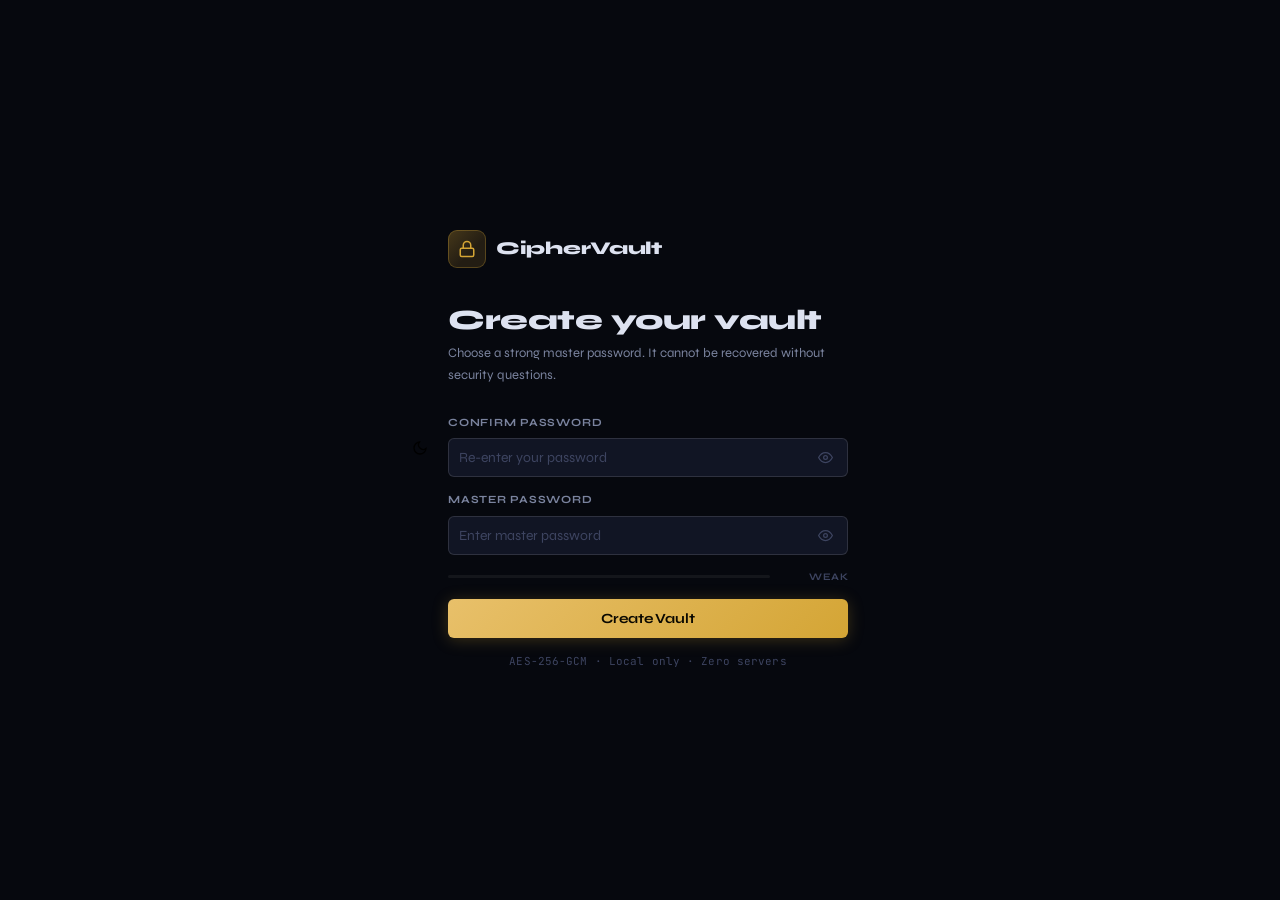
==== commit b9d9113d: "Added new change theme option." ====
--- a/cipher-vault/index.html
+++ b/cipher-vault/index.html
@@ -1,5 +1,5 @@
 <!DOCTYPE html>
-<html lang="en">
+<html lang="en" data-theme="dark">
 <head>
   <meta charset="UTF-8" />
   <meta name="viewport" content="width=device-width, initial-scale=1.0" />
@@ -7,7 +7,7 @@
   <title>CipherVault</title>
   <link rel="preconnect" href="https://fonts.googleapis.com" />
   <link rel="preconnect" href="https://fonts.gstatic.com" crossorigin />
-  <link href="https://fonts.googleapis.com/css2?family=Syne:wght@400;500;600;700;800&family=JetBrains+Mono:wght@400;500;600&family=Instrument+Serif:ital@0;1&display=swap" rel="stylesheet" />
+  <link href="https://fonts.googleapis.com/css2?family=Syne:wght@400;500;600;700;800&family=JetBrains+Mono:wght@400;500;600&display=swap" rel="stylesheet" />
   <link rel="stylesheet" href="style.css" />
 </head>
 <body>
@@ -15,16 +15,18 @@
   <!-- ─── LOCK SCREEN ─────────────────────────────────────────────────── -->
   <div id="lock-screen" class="lock-screen">
 
-    <!-- Decorative grid + ambient glow -->
-    <div class="lock-grid-bg"></div>
-    <div class="lock-ambient"></div>
+    <!-- Theme toggle on lock screen -->
+    <button id="lock-theme-btn" class="lock-theme-btn" aria-label="Toggle theme">
+      <svg id="lock-icon-sun" width="16" height="16" viewBox="0 0 24 24" fill="none" stroke="currentColor" stroke-width="2" style="display:none;"><circle cx="12" cy="12" r="5"/><line x1="12" y1="1" x2="12" y2="3"/><line x1="12" y1="21" x2="12" y2="23"/><line x1="4.22" y1="4.22" x2="5.64" y2="5.64"/><line x1="18.36" y1="18.36" x2="19.78" y2="19.78"/><line x1="1" y1="12" x2="3" y2="12"/><line x1="21" y1="12" x2="23" y2="12"/><line x1="4.22" y1="19.78" x2="5.64" y2="18.36"/><line x1="18.36" y1="5.64" x2="19.78" y2="4.22"/></svg>
+      <svg id="lock-icon-moon" width="16" height="16" viewBox="0 0 24 24" fill="none" stroke="currentColor" stroke-width="2"><path d="M21 12.79A9 9 0 1 1 11.21 3 7 7 0 0 0 21 12.79z"/></svg>
+    </button>
 
     <div class="lock-shell">
 
       <!-- Brand mark -->
       <div class="lock-brand">
         <div class="lock-emblem">
-          <svg width="28" height="28" viewBox="0 0 24 24" fill="none" stroke="currentColor" stroke-width="1.8" stroke-linecap="round" stroke-linejoin="round">
+          <svg width="18" height="18" viewBox="0 0 24 24" fill="none" stroke="currentColor" stroke-width="2" stroke-linecap="round" stroke-linejoin="round">
             <rect x="3" y="11" width="18" height="11" rx="2" ry="2"></rect>
             <path d="M7 11V7a5 5 0 0 1 10 0v4"></path>
           </svg>
@@ -34,151 +36,157 @@
 
       <!-- ── STEP 1: Main Login / Create ── -->
       <div id="step-main" class="lock-panel active">
-        <div class="lock-heading">
-          <h1 id="lock-title-text">Welcome back</h1>
-          <p id="lock-subtitle-text" class="lock-desc">Enter your master password to unlock the vault.</p>
-        </div>
-
-        <div class="lock-form" id="lock-form">
-
-          <!-- Confirm password (only for new vault) -->
-          <div class="field-row" id="confirm-group" style="display:none;">
-            <label class="field-label" for="confirm-password-input">Confirm Password</label>
-            <div class="field-wrap">
-              <input type="password" id="confirm-password-input" placeholder="Re-enter your password" maxlength="64" autocomplete="new-password" />
-              <button class="field-btn toggle-pw-btn" data-target="confirm-password-input" aria-label="Toggle">
-                <svg class="eye-icon" viewBox="0 0 24 24" fill="none" stroke="currentColor" stroke-width="2"><path d="M1 12s4-8 11-8 11 8 11 8-4 8-11 8-11-8-11-8z"/><circle cx="12" cy="12" r="3"/></svg>
-              </button>
-            </div>
-          </div>
-
-          <div class="field-row">
-            <label class="field-label" for="master-password-input">Master Password</label>
-            <div class="field-wrap">
-              <input type="password" id="master-password-input" placeholder="Enter master password" maxlength="64" autocomplete="current-password" />
-              <button class="field-btn toggle-pw-btn" data-target="master-password-input" aria-label="Toggle">
-                <svg class="eye-icon" viewBox="0 0 24 24" fill="none" stroke="currentColor" stroke-width="2"><path d="M1 12s4-8 11-8 11 8 11 8-4 8-11 8-11-8-11-8z"/><circle cx="12" cy="12" r="3"/></svg>
-              </button>
-            </div>
-          </div>
-
-          <div class="strength-row" id="pw-strength-wrap" style="display:none;">
-            <div class="strength-track"><div id="pw-strength-bar" class="strength-fill"></div></div>
-            <span id="pw-strength-label" class="strength-tag">Weak</span>
-          </div>
-
-          <button id="unlock-btn" class="btn-gold btn-full">
-            <span id="unlock-btn-text">Unlock Vault</span>
-            <div class="btn-loader" id="unlock-spinner" style="display:none;"></div>
-          </button>
-
-          <!-- Forgot password link (only shown if vault exists + recovery set) -->
-          <div id="forgot-link-wrap" class="forgot-link-area" style="display:none;">
-            <button id="forgot-btn" class="link-btn">Forgot master password?</button>
-          </div>
-
-          <p class="lock-meta">AES-256-GCM · Local only · Zero servers</p>
+        <div class="lock-card">
+          <div class="lock-heading">
+            <h1 id="lock-title-text">Welcome back</h1>
+            <p id="lock-subtitle-text" class="lock-desc">Enter your master password to unlock the vault.</p>
+          </div>
+
+          <div class="lock-form" id="lock-form">
+
+            <!-- Confirm password (only for new vault) -->
+            <div class="field-row" id="confirm-group" style="display:none;">
+              <label class="field-label" for="confirm-password-input">Confirm Password</label>
+              <div class="field-wrap">
+                <input type="password" id="confirm-password-input" placeholder="Re-enter your password" maxlength="64" autocomplete="new-password" />
+                <button class="field-btn toggle-pw-btn" data-target="confirm-password-input" aria-label="Toggle">
+                  <svg class="eye-icon" viewBox="0 0 24 24" fill="none" stroke="currentColor" stroke-width="2"><path d="M1 12s4-8 11-8 11 8 11 8-4 8-11 8-11-8-11-8z"/><circle cx="12" cy="12" r="3"/></svg>
+                </button>
+              </div>
+            </div>
+
+            <div class="field-row">
+              <label class="field-label" for="master-password-input">Master Password</label>
+              <div class="field-wrap">
+                <input type="password" id="master-password-input" placeholder="Enter master password" maxlength="64" autocomplete="current-password" />
+                <button class="field-btn toggle-pw-btn" data-target="master-password-input" aria-label="Toggle">
+                  <svg class="eye-icon" viewBox="0 0 24 24" fill="none" stroke="currentColor" stroke-width="2"><path d="M1 12s4-8 11-8 11 8 11 8-4 8-11 8-11-8-11-8z"/><circle cx="12" cy="12" r="3"/></svg>
+                </button>
+              </div>
+            </div>
+
+            <div class="strength-row" id="pw-strength-wrap" style="display:none;">
+              <div class="strength-track"><div id="pw-strength-bar" class="strength-fill"></div></div>
+              <span id="pw-strength-label" class="strength-tag">Weak</span>
+            </div>
+
+            <button id="unlock-btn" class="btn-gold btn-full">
+              <span id="unlock-btn-text">Unlock Vault</span>
+              <div class="btn-loader" id="unlock-spinner" style="display:none;"></div>
+            </button>
+
+            <!-- Forgot password link (only shown if vault exists + recovery set) -->
+            <div id="forgot-link-wrap" class="forgot-link-area" style="display:none;">
+              <button id="forgot-btn" class="link-btn">Forgot master password?</button>
+            </div>
+
+            <p class="lock-meta">AES-256-GCM · Local only · Zero servers</p>
+          </div>
         </div>
       </div>
 
       <!-- ── STEP 2: Security Questions Setup ── -->
       <div id="step-questions" class="lock-panel">
-        <div class="lock-heading">
-          <h1>Secure Recovery</h1>
-          <p class="lock-desc">Set two security questions so you can recover your vault if you forget your master password.</p>
-        </div>
-
-        <div class="lock-form">
-          <div class="field-row">
-            <label class="field-label" for="sq1-select">Security Question 1</label>
-            <select id="sq1-select" class="field-select">
-              <option value="">— Choose a question —</option>
-              <option value="pet">What was the name of your first pet?</option>
-              <option value="city">What city were you born in?</option>
-              <option value="school">What was the name of your first school?</option>
-              <option value="car">What was the make of your first car?</option>
-              <option value="nick">What was your childhood nickname?</option>
-              <option value="road">What street did you grow up on?</option>
-              <option value="teacher">What was your favourite teacher's last name?</option>
-            </select>
-          </div>
-          <div class="field-row">
-            <label class="field-label" for="sq1-answer">Your Answer</label>
-            <div class="field-wrap">
-              <input type="password" id="sq1-answer" placeholder="Answer (case-insensitive)" maxlength="80" />
-              <button class="field-btn toggle-pw-btn" data-target="sq1-answer" aria-label="Toggle">
-                <svg class="eye-icon" viewBox="0 0 24 24" fill="none" stroke="currentColor" stroke-width="2"><path d="M1 12s4-8 11-8 11 8 11 8-4 8-11 8-11-8-11-8z"/><circle cx="12" cy="12" r="3"/></svg>
-              </button>
-            </div>
-          </div>
-
-          <div class="divider-line"></div>
-
-          <div class="field-row">
-            <label class="field-label" for="sq2-select">Security Question 2</label>
-            <select id="sq2-select" class="field-select">
-              <option value="">— Choose a question —</option>
-              <option value="pet">What was the name of your first pet?</option>
-              <option value="city">What city were you born in?</option>
-              <option value="school">What was the name of your first school?</option>
-              <option value="car">What was the make of your first car?</option>
-              <option value="nick">What was your childhood nickname?</option>
-              <option value="road">What street did you grow up on?</option>
-              <option value="teacher">What was your favourite teacher's last name?</option>
-            </select>
-          </div>
-          <div class="field-row">
-            <label class="field-label" for="sq2-answer">Your Answer</label>
-            <div class="field-wrap">
-              <input type="password" id="sq2-answer" placeholder="Answer (case-insensitive)" maxlength="80" />
-              <button class="field-btn toggle-pw-btn" data-target="sq2-answer" aria-label="Toggle">
-                <svg class="eye-icon" viewBox="0 0 24 24" fill="none" stroke="currentColor" stroke-width="2"><path d="M1 12s4-8 11-8 11 8 11 8-4 8-11 8-11-8-11-8z"/><circle cx="12" cy="12" r="3"/></svg>
-              </button>
-            </div>
-          </div>
-
-          <button id="save-questions-btn" class="btn-gold btn-full">Save & Enter Vault</button>
-          <button id="skip-questions-btn" class="link-btn" style="text-align:center;margin-top:4px;">Skip for now (not recommended)</button>
+        <div class="lock-card">
+          <div class="lock-heading">
+            <h1>Secure Recovery</h1>
+            <p class="lock-desc">Set two security questions to recover your vault if you forget your master password.</p>
+          </div>
+
+          <div class="lock-form">
+            <div class="field-row">
+              <label class="field-label" for="sq1-select">Security Question 1</label>
+              <select id="sq1-select" class="field-select">
+                <option value="">— Choose a question —</option>
+                <option value="pet">What was the name of your first pet?</option>
+                <option value="city">What city were you born in?</option>
+                <option value="school">What was the name of your first school?</option>
+                <option value="car">What was the make of your first car?</option>
+                <option value="nick">What was your childhood nickname?</option>
+                <option value="road">What street did you grow up on?</option>
+                <option value="teacher">What was your favourite teacher's last name?</option>
+              </select>
+            </div>
+            <div class="field-row">
+              <label class="field-label" for="sq1-answer">Your Answer</label>
+              <div class="field-wrap">
+                <input type="password" id="sq1-answer" placeholder="Answer (case-insensitive)" maxlength="80" />
+                <button class="field-btn toggle-pw-btn" data-target="sq1-answer" aria-label="Toggle">
+                  <svg class="eye-icon" viewBox="0 0 24 24" fill="none" stroke="currentColor" stroke-width="2"><path d="M1 12s4-8 11-8 11 8 11 8-4 8-11 8-11-8-11-8z"/><circle cx="12" cy="12" r="3"/></svg>
+                </button>
+              </div>
+            </div>
+
+            <div class="divider-line"></div>
+
+            <div class="field-row">
+              <label class="field-label" for="sq2-select">Security Question 2</label>
+              <select id="sq2-select" class="field-select">
+                <option value="">— Choose a question —</option>
+                <option value="pet">What was the name of your first pet?</option>
+                <option value="city">What city were you born in?</option>
+                <option value="school">What was the name of your first school?</option>
+                <option value="car">What was the make of your first car?</option>
+                <option value="nick">What was your childhood nickname?</option>
+                <option value="road">What street did you grow up on?</option>
+                <option value="teacher">What was your favourite teacher's last name?</option>
+              </select>
+            </div>
+            <div class="field-row">
+              <label class="field-label" for="sq2-answer">Your Answer</label>
+              <div class="field-wrap">
+                <input type="password" id="sq2-answer" placeholder="Answer (case-insensitive)" maxlength="80" />
+                <button class="field-btn toggle-pw-btn" data-target="sq2-answer" aria-label="Toggle">
+                  <svg class="eye-icon" viewBox="0 0 24 24" fill="none" stroke="currentColor" stroke-width="2"><path d="M1 12s4-8 11-8 11 8 11 8-4 8-11 8-11-8-11-8z"/><circle cx="12" cy="12" r="3"/></svg>
+                </button>
+              </div>
+            </div>
+
+            <button id="save-questions-btn" class="btn-gold btn-full">Save &amp; Enter Vault</button>
+            <button id="skip-questions-btn" class="link-btn" style="text-align:center;margin-top:4px;">Skip for now (not recommended)</button>
+          </div>
         </div>
       </div>
 
       <!-- ── STEP 3: Forgot Password Recovery ── -->
       <div id="step-forgot" class="lock-panel">
-        <div class="lock-heading">
-          <h1>Account Recovery</h1>
-          <p class="lock-desc">Answer your security questions to recover your master password.</p>
-        </div>
-
-        <div class="lock-form">
-          <div class="field-row">
-            <label class="field-label" id="forgot-q1-label">Question 1</label>
-            <div class="field-wrap">
-              <input type="password" id="forgot-a1" placeholder="Your answer" maxlength="80" />
-              <button class="field-btn toggle-pw-btn" data-target="forgot-a1" aria-label="Toggle">
-                <svg class="eye-icon" viewBox="0 0 24 24" fill="none" stroke="currentColor" stroke-width="2"><path d="M1 12s4-8 11-8 11 8 11 8-4 8-11 8-11-8-11-8z"/><circle cx="12" cy="12" r="3"/></svg>
-              </button>
-            </div>
-          </div>
-
-          <div class="field-row">
-            <label class="field-label" id="forgot-q2-label">Question 2</label>
-            <div class="field-wrap">
-              <input type="password" id="forgot-a2" placeholder="Your answer" maxlength="80" />
-              <button class="field-btn toggle-pw-btn" data-target="forgot-a2" aria-label="Toggle">
-                <svg class="eye-icon" viewBox="0 0 24 24" fill="none" stroke="currentColor" stroke-width="2"><path d="M1 12s4-8 11-8 11 8 11 8-4 8-11 8-11-8-11-8z"/><circle cx="12" cy="12" r="3"/></svg>
-              </button>
-            </div>
-          </div>
-
-          <!-- Recovered password display -->
-          <div id="recovered-pw-box" class="recovered-box" style="display:none;">
-            <div class="recovered-label">Your master password</div>
-            <div class="recovered-value mono" id="recovered-pw-text">—</div>
-            <button class="link-btn" id="recovered-copy-btn" style="margin-top:6px;">Copy to clipboard</button>
-          </div>
-
-          <button id="recover-btn" class="btn-gold btn-full">Verify &amp; Recover</button>
-          <button id="back-to-login-btn" class="link-btn" style="text-align:center;margin-top:4px;">← Back to login</button>
+        <div class="lock-card">
+          <div class="lock-heading">
+            <h1>Account Recovery</h1>
+            <p class="lock-desc">Answer your security questions to recover your master password.</p>
+          </div>
+
+          <div class="lock-form">
+            <div class="field-row">
+              <label class="field-label" id="forgot-q1-label">Question 1</label>
+              <div class="field-wrap">
+                <input type="password" id="forgot-a1" placeholder="Your answer" maxlength="80" />
+                <button class="field-btn toggle-pw-btn" data-target="forgot-a1" aria-label="Toggle">
+                  <svg class="eye-icon" viewBox="0 0 24 24" fill="none" stroke="currentColor" stroke-width="2"><path d="M1 12s4-8 11-8 11 8 11 8-4 8-11 8-11-8-11-8z"/><circle cx="12" cy="12" r="3"/></svg>
+                </button>
+              </div>
+            </div>
+
+            <div class="field-row">
+              <label class="field-label" id="forgot-q2-label">Question 2</label>
+              <div class="field-wrap">
+                <input type="password" id="forgot-a2" placeholder="Your answer" maxlength="80" />
+                <button class="field-btn toggle-pw-btn" data-target="forgot-a2" aria-label="Toggle">
+                  <svg class="eye-icon" viewBox="0 0 24 24" fill="none" stroke="currentColor" stroke-width="2"><path d="M1 12s4-8 11-8 11 8 11 8-4 8-11 8-11-8-11-8z"/><circle cx="12" cy="12" r="3"/></svg>
+                </button>
+              </div>
+            </div>
+
+            <!-- Recovered password display -->
+            <div id="recovered-pw-box" class="recovered-box" style="display:none;">
+              <div class="recovered-label">Your master password</div>
+              <div class="recovered-value mono" id="recovered-pw-text">—</div>
+              <button class="link-btn" id="recovered-copy-btn" style="margin-top:6px;">Copy to clipboard</button>
+            </div>
+
+            <button id="recover-btn" class="btn-gold btn-full">Verify &amp; Recover</button>
+            <button id="back-to-login-btn" class="link-btn" style="text-align:center;margin-top:4px;">Back to login</button>
+          </div>
         </div>
       </div>
 
@@ -194,43 +202,45 @@
       <div class="sidebar-top">
         <div class="sidebar-logo">
           <div class="sidebar-logo-icon">
-            <svg width="16" height="16" viewBox="0 0 24 24" fill="none" stroke="currentColor" stroke-width="2.2"><rect x="3" y="11" width="18" height="11" rx="2"/><path d="M7 11V7a5 5 0 0 1 10 0v4"/></svg>
+            <svg width="15" height="15" viewBox="0 0 24 24" fill="none" stroke="currentColor" stroke-width="2.2"><rect x="3" y="11" width="18" height="11" rx="2"/><path d="M7 11V7a5 5 0 0 1 10 0v4"/></svg>
           </div>
           <span>CipherVault</span>
         </div>
         <button id="close-sidebar-btn" class="icon-btn close-sidebar-btn" aria-label="Close sidebar">
-          <svg width="16" height="16" viewBox="0 0 24 24" fill="none" stroke="currentColor" stroke-width="2"><line x1="18" y1="6" x2="6" y2="18"/><line x1="6" y1="6" x2="18" y2="18"/></svg>
+          <svg width="15" height="15" viewBox="0 0 24 24" fill="none" stroke="currentColor" stroke-width="2"><line x1="18" y1="6" x2="6" y2="18"/><line x1="6" y1="6" x2="18" y2="18"/></svg>
         </button>
       </div>
 
       <nav class="sidebar-nav">
+        <span class="sidebar-section-label">Vault</span>
         <a href="#" class="nav-item active" data-view="vault">
-          <svg width="16" height="16" viewBox="0 0 24 24" fill="none" stroke="currentColor" stroke-width="2"><rect x="2" y="7" width="20" height="14" rx="2"/><path d="M16 7V5a2 2 0 0 0-2-2h-4a2 2 0 0 0-2 2v2"/><line x1="12" y1="12" x2="12" y2="16"/><circle cx="12" cy="12" r="1" fill="currentColor"/></svg>
+          <svg width="15" height="15" viewBox="0 0 24 24" fill="none" stroke="currentColor" stroke-width="2"><rect x="2" y="7" width="20" height="14" rx="2"/><path d="M16 7V5a2 2 0 0 0-2-2h-4a2 2 0 0 0-2 2v2"/><line x1="12" y1="12" x2="12" y2="16"/><circle cx="12" cy="12" r="1" fill="currentColor"/></svg>
           <span>My Vault</span>
           <span class="nav-badge" id="vault-count-badge">0</span>
         </a>
+        <span class="sidebar-section-label">Tools</span>
         <a href="#" class="nav-item" data-view="generator">
-          <svg width="16" height="16" viewBox="0 0 24 24" fill="none" stroke="currentColor" stroke-width="2"><path d="M12 22s8-4 8-10V5l-8-3-8 3v7c0 6 8 10 8 10z"/></svg>
+          <svg width="15" height="15" viewBox="0 0 24 24" fill="none" stroke="currentColor" stroke-width="2"><path d="M12 22s8-4 8-10V5l-8-3-8 3v7c0 6 8 10 8 10z"/></svg>
           <span>Generator</span>
         </a>
         <a href="#" class="nav-item" data-view="encrypt">
-          <svg width="16" height="16" viewBox="0 0 24 24" fill="none" stroke="currentColor" stroke-width="2"><path d="M21 2l-2 2m-7.61 7.61a5.5 5.5 0 1 1-7.778 7.778 5.5 5.5 0 0 1 7.777-7.777zm0 0L15.5 7.5m0 0l3 3L22 7l-3-3m-3.5 3.5L19 4"/></svg>
+          <svg width="15" height="15" viewBox="0 0 24 24" fill="none" stroke="currentColor" stroke-width="2"><path d="M21 2l-2 2m-7.61 7.61a5.5 5.5 0 1 1-7.778 7.778 5.5 5.5 0 0 1 7.777-7.777zm0 0L15.5 7.5m0 0l3 3L22 7l-3-3m-3.5 3.5L19 4"/></svg>
           <span>Encrypt Text</span>
         </a>
         <a href="#" class="nav-item" data-view="audit">
-          <svg width="16" height="16" viewBox="0 0 24 24" fill="none" stroke="currentColor" stroke-width="2"><polyline points="22 12 18 12 15 21 9 3 6 12 2 12"/></svg>
+          <svg width="15" height="15" viewBox="0 0 24 24" fill="none" stroke="currentColor" stroke-width="2"><polyline points="22 12 18 12 15 21 9 3 6 12 2 12"/></svg>
           <span>Security Audit</span>
         </a>
       </nav>
 
       <div class="sidebar-footer">
         <div class="vault-stats">
-          <div class="stat-chip"><span class="stat-num" id="stat-total">0</span><span class="stat-lbl">Entries</span></div>
+          <div class="stat-chip"><span class="stat-num" id="stat-total">0</span><span class="stat-lbl">Total</span></div>
           <div class="stat-chip"><span class="stat-num warn" id="stat-weak">0</span><span class="stat-lbl">Weak</span></div>
           <div class="stat-chip"><span class="stat-num warn" id="stat-reused">0</span><span class="stat-lbl">Reused</span></div>
         </div>
         <button id="lock-vault-btn" class="btn-lock">
-          <svg width="13" height="13" viewBox="0 0 24 24" fill="none" stroke="currentColor" stroke-width="2"><rect x="3" y="11" width="18" height="11" rx="2"/><path d="M7 11V7a5 5 0 0 1 10 0v4"/></svg>
+          <svg width="12" height="12" viewBox="0 0 24 24" fill="none" stroke="currentColor" stroke-width="2"><rect x="3" y="11" width="18" height="11" rx="2"/><path d="M7 11V7a5 5 0 0 1 10 0v4"/></svg>
           Lock Vault
         </button>
       </div>
@@ -242,16 +252,22 @@
       <!-- Top Bar -->
       <header class="topbar">
         <button id="menu-btn" class="icon-btn menu-btn" aria-label="Open menu">
-          <svg width="18" height="18" viewBox="0 0 24 24" fill="none" stroke="currentColor" stroke-width="2"><line x1="3" y1="6" x2="21" y2="6"/><line x1="3" y1="12" x2="21" y2="12"/><line x1="3" y1="18" x2="21" y2="18"/></svg>
+          <svg width="17" height="17" viewBox="0 0 24 24" fill="none" stroke="currentColor" stroke-width="2"><line x1="3" y1="6" x2="21" y2="6"/><line x1="3" y1="12" x2="21" y2="12"/><line x1="3" y1="18" x2="21" y2="18"/></svg>
         </button>
         <div class="topbar-search">
-          <svg width="14" height="14" viewBox="0 0 24 24" fill="none" stroke="currentColor" stroke-width="2"><circle cx="11" cy="11" r="8"/><line x1="21" y1="21" x2="16.65" y2="16.65"/></svg>
-          <input type="text" id="search-input" placeholder="Search vault  ⌘K" autocomplete="off" />
-        </div>
-        <button id="add-entry-btn" class="btn-gold btn-sm">
-          <svg width="12" height="12" viewBox="0 0 24 24" fill="none" stroke="currentColor" stroke-width="2.5"><line x1="12" y1="5" x2="12" y2="19"/><line x1="5" y1="12" x2="19" y2="12"/></svg>
-          New Entry
-        </button>
+          <svg width="13" height="13" viewBox="0 0 24 24" fill="none" stroke="currentColor" stroke-width="2"><circle cx="11" cy="11" r="8"/><line x1="21" y1="21" x2="16.65" y2="16.65"/></svg>
+          <input type="text" id="search-input" placeholder="Search vault  Ctrl+K" autocomplete="off" />
+        </div>
+        <div class="topbar-right">
+          <button id="theme-btn" class="theme-btn" aria-label="Toggle theme">
+            <svg id="app-icon-sun" width="15" height="15" viewBox="0 0 24 24" fill="none" stroke="currentColor" stroke-width="2" style="display:none;"><circle cx="12" cy="12" r="5"/><line x1="12" y1="1" x2="12" y2="3"/><line x1="12" y1="21" x2="12" y2="23"/><line x1="4.22" y1="4.22" x2="5.64" y2="5.64"/><line x1="18.36" y1="18.36" x2="19.78" y2="19.78"/><line x1="1" y1="12" x2="3" y2="12"/><line x1="21" y1="12" x2="23" y2="12"/><line x1="4.22" y1="19.78" x2="5.64" y2="18.36"/><line x1="18.36" y1="5.64" x2="19.78" y2="4.22"/></svg>
+            <svg id="app-icon-moon" width="15" height="15" viewBox="0 0 24 24" fill="none" stroke="currentColor" stroke-width="2"><path d="M21 12.79A9 9 0 1 1 11.21 3 7 7 0 0 0 21 12.79z"/></svg>
+          </button>
+          <button id="add-entry-btn" class="btn-gold btn-sm">
+            <svg width="11" height="11" viewBox="0 0 24 24" fill="none" stroke="currentColor" stroke-width="2.5"><line x1="12" y1="5" x2="12" y2="19"/><line x1="5" y1="12" x2="19" y2="12"/></svg>
+            New Entry
+          </button>
+        </div>
       </header>
 
       <div class="views-container">
@@ -272,10 +288,10 @@
           <div id="vault-list" class="vault-list">
             <div class="empty-state" id="vault-empty">
               <div class="empty-icon">
-                <svg width="40" height="40" viewBox="0 0 24 24" fill="none" stroke="currentColor" stroke-width="1.2"><rect x="2" y="7" width="20" height="14" rx="2"/><path d="M16 7V5a2 2 0 0 0-2-2h-4a2 2 0 0 0-2 2v2"/></svg>
+                <svg width="38" height="38" viewBox="0 0 24 24" fill="none" stroke="currentColor" stroke-width="1.3"><rect x="2" y="7" width="20" height="14" rx="2"/><path d="M16 7V5a2 2 0 0 0-2-2h-4a2 2 0 0 0-2 2v2"/></svg>
               </div>
               <p class="empty-title">Your vault is empty</p>
-              <p class="empty-sub">Press <kbd>⌘N</kbd> or click New Entry to get started.</p>
+              <p class="empty-sub">Press <kbd>Ctrl+N</kbd> or click New Entry to get started.</p>
             </div>
           </div>
         </section>
@@ -288,11 +304,11 @@
           <div class="gen-card">
             <div class="gen-output-wrap">
               <div id="gen-output" class="gen-output mono">Click Generate</div>
-              <button class="icon-btn" id="gen-copy-btn" title="Copy">
-                <svg width="15" height="15" viewBox="0 0 24 24" fill="none" stroke="currentColor" stroke-width="2"><rect x="9" y="9" width="13" height="13" rx="2" ry="2"/><path d="M5 15H4a2 2 0 0 1-2-2V4a2 2 0 0 1 2-2h9a2 2 0 0 1 2 2v1"/></svg>
+              <button class="icon-btn" id="gen-copy-btn" title="Copy password">
+                <svg width="14" height="14" viewBox="0 0 24 24" fill="none" stroke="currentColor" stroke-width="2"><rect x="9" y="9" width="13" height="13" rx="2" ry="2"/><path d="M5 15H4a2 2 0 0 1-2-2V4a2 2 0 0 1 2-2h9a2 2 0 0 1 2 2v1"/></svg>
               </button>
             </div>
-            <div class="strength-row" style="margin-top:10px;">
+            <div class="strength-row">
               <div class="strength-track flex1"><div id="gen-strength-bar" class="strength-fill"></div></div>
               <span id="gen-strength-label" class="strength-tag">—</span>
             </div>
@@ -334,9 +350,9 @@
                   </button>
                 </div>
               </div>
-              <button class="btn-gold btn-full" id="enc-btn">Encrypt →</button>
+              <button class="btn-gold btn-full" id="enc-btn">Encrypt</button>
               <div class="crypto-result" id="enc-result-wrap" style="display:none;">
-                <div class="result-label">Ciphertext (Base64-AES-256-GCM)</div>
+                <div class="result-label">Ciphertext (Base64 · AES-256-GCM)</div>
                 <div class="result-box mono" id="enc-result"></div>
                 <button class="btn-ghost btn-sm" id="enc-copy-btn">Copy Ciphertext</button>
               </div>
@@ -356,7 +372,7 @@
                   </button>
                 </div>
               </div>
-              <button class="btn-gold btn-full" id="dec-btn">Decrypt →</button>
+              <button class="btn-gold btn-full" id="dec-btn">Decrypt</button>
               <div class="crypto-result" id="dec-result-wrap" style="display:none;">
                 <div class="result-label">Decrypted Text</div>
                 <div class="result-box" id="dec-result"></div>
@@ -394,7 +410,7 @@
             </div>
           </div>
           <button class="btn-gold" id="run-audit-btn">
-            <svg width="14" height="14" viewBox="0 0 24 24" fill="none" stroke="currentColor" stroke-width="2"><polyline points="22 12 18 12 15 21 9 3 6 12 2 12"/></svg>
+            <svg width="13" height="13" viewBox="0 0 24 24" fill="none" stroke="currentColor" stroke-width="2"><polyline points="22 12 18 12 15 21 9 3 6 12 2 12"/></svg>
             Run Security Audit
           </button>
         </section>
@@ -409,7 +425,7 @@
       <div class="modal-header">
         <h3 id="modal-title">New Entry</h3>
         <button class="icon-btn" id="modal-close-btn" aria-label="Close">
-          <svg width="14" height="14" viewBox="0 0 24 24" fill="none" stroke="currentColor" stroke-width="2"><line x1="18" y1="6" x2="6" y2="18"/><line x1="6" y1="6" x2="18" y2="18"/></svg>
+          <svg width="13" height="13" viewBox="0 0 24 24" fill="none" stroke="currentColor" stroke-width="2"><line x1="18" y1="6" x2="6" y2="18"/><line x1="6" y1="6" x2="18" y2="18"/></svg>
         </button>
       </div>
       <form id="entry-form" novalidate>
--- a/cipher-vault/style.css
+++ b/cipher-vault/style.css
@@ -1,63 +1,78 @@
 /* ============================================================
    CipherVault — style.css
-   Premium dark glassmorphism UI
+   Design: Vault Gold — clean, editorial, authoritative
+   Fonts: Syne (display) + JetBrains Mono
    ============================================================ */
 
 /* ── DESIGN TOKENS ─────────────────────────────────────────── */
 :root {
-  --bg:          #0a0b0f;
-  --bg-2:        #10121a;
-  --bg-3:        #171a24;
-  --surface:     rgba(255,255,255,0.04);
-  --surface-2:   rgba(255,255,255,0.07);
-  --border:      rgba(255,255,255,0.08);
-  --border-2:    rgba(255,255,255,0.14);
-
-  --accent:      #7c6fff;
-  --accent-2:    #a78fff;
-  --accent-glow: rgba(124,111,255,0.35);
-  --cyan:        #00d4ff;
-  --cyan-dim:    rgba(0,212,255,0.15);
-  --green:       #22d47b;
-  --green-dim:   rgba(34,212,123,0.15);
-  --amber:       #f59e0b;
-  --amber-dim:   rgba(245,158,11,0.15);
-  --red:         #ef4444;
-  --red-dim:     rgba(239,68,68,0.15);
-
-  --text:        #e8eaf0;
-  --text-2:      #9da3b4;
-  --text-3:      #5c6177;
-
-  --radius:      14px;
-  --radius-sm:   8px;
-  --radius-xs:   6px;
-
-  --font:        'Inter', system-ui, sans-serif;
-  --mono:        'JetBrains Mono', 'Courier New', monospace;
-
-  --sidebar-w:   240px;
-  --topbar-h:    64px;
-  --transition:  0.2s cubic-bezier(0.4,0,0.2,1);
+  /* Backgrounds */
+  --bg:        #06080e;
+  --bg-2:      #0c0f1a;
+  --bg-3:      #111524;
+  --bg-4:      #161b2e;
+
+  /* Surfaces */
+  --surface:   rgba(255,255,255,0.03);
+  --surface-2: rgba(255,255,255,0.055);
+
+  /* Borders */
+  --border:    rgba(255,255,255,0.07);
+  --border-2:  rgba(255,255,255,0.12);
+
+  /* Gold accent — the defining color */
+  --gold:      #d4a535;
+  --gold-2:    #e8c06a;
+  --gold-dim:  rgba(212, 165, 53, 0.14);
+  --gold-glow: rgba(212, 165, 53, 0.22);
+
+  /* Semantic colors */
+  --teal:      #2dd4bf;
+  --teal-dim:  rgba(45, 212, 191, 0.13);
+  --green:     #34d399;
+  --green-dim: rgba(52, 211, 153, 0.13);
+  --amber:     #fbbf24;
+  --amber-dim: rgba(251, 191, 36, 0.13);
+  --red:       #f87171;
+  --red-dim:   rgba(248, 113, 113, 0.13);
+
+  /* Typography */
+  --text:   #dde2f0;
+  --text-2: #7a839e;
+  --text-3: #3d4460;
+
+  /* Geometry */
+  --radius:    10px;
+  --radius-sm: 6px;
+  --radius-xs: 4px;
+
+  /* Fonts */
+  --font: 'Syne', system-ui, sans-serif;
+  --mono: 'JetBrains Mono', 'Courier New', monospace;
+
+  /* Layout */
+  --sidebar-w: 230px;
+  --topbar-h:  60px;
+  --ease:      cubic-bezier(0.4, 0, 0.2, 1);
 }
 
 /* ── RESET ─────────────────────────────────────────────────── */
 *, *::before, *::after { box-sizing: border-box; margin: 0; padding: 0; }
-
 html { scroll-behavior: smooth; }
 
 body {
   background: var(--bg);
   color: var(--text);
   font-family: var(--font);
-  font-size: 15px;
-  line-height: 1.6;
+  font-size: 14px;
+  line-height: 1.65;
   min-height: 100vh;
   -webkit-font-smoothing: antialiased;
+  -moz-osx-font-smoothing: grayscale;
 }
 
 a { text-decoration: none; color: inherit; }
-button { cursor: pointer; border: none; background: none; font-family: inherit; }
+button { cursor: pointer; border: none; background: none; font-family: inherit; font-size: inherit; }
 input, textarea, select {
   font-family: var(--font);
   font-size: 14px;
@@ -70,13 +85,15 @@
 select { appearance: none; -webkit-appearance: none; }
 
 /* ── SCROLLBAR ─────────────────────────────────────────────── */
-::-webkit-scrollbar { width: 6px; height: 6px; }
+::-webkit-scrollbar { width: 4px; height: 4px; }
 ::-webkit-scrollbar-track { background: transparent; }
 ::-webkit-scrollbar-thumb { background: var(--border-2); border-radius: 99px; }
 
-/* ══════════════════════════════════════════════════════════════
+.mono { font-family: var(--mono); }
+
+/* ═══════════════════════════════════════════════════════════
    LOCK SCREEN
-══════════════════════════════════════════════════════════════ */
+═══════════════════════════════════════════════════════════ */
 .lock-screen {
   min-height: 100vh;
   display: flex;
@@ -84,190 +101,309 @@
   justify-content: center;
   position: relative;
   overflow: hidden;
-  background: radial-gradient(ellipse 80% 60% at 50% -10%, rgba(124,111,255,0.18) 0%, transparent 70%),
-              radial-gradient(ellipse 50% 40% at 80% 80%, rgba(0,212,255,0.08) 0%, transparent 60%),
-              var(--bg);
-}
-
-.lock-bg-glow {
+  background: var(--bg);
+}
+
+/* Subtle grid texture */
+.lock-grid-bg {
+  position: absolute;
+  inset: 0;
+  background-image:
+    linear-gradient(rgba(255,255,255,0.02) 1px, transparent 1px),
+    linear-gradient(90deg, rgba(255,255,255,0.02) 1px, transparent 1px);
+  background-size: 48px 48px;
+  pointer-events: none;
+}
+
+/* Ambient glow */
+.lock-ambient {
   position: absolute;
   inset: 0;
   background:
-    radial-gradient(circle 600px at 50% 40%, rgba(124,111,255,0.06), transparent),
-    radial-gradient(circle 300px at 20% 80%, rgba(0,212,255,0.05), transparent);
+    radial-gradient(ellipse 500px 400px at 60% 30%, rgba(212,165,53,0.07), transparent),
+    radial-gradient(ellipse 400px 300px at 20% 80%, rgba(45,212,191,0.04), transparent);
   pointer-events: none;
-  animation: glow-pulse 6s ease-in-out infinite alternate;
-}
-
-@keyframes glow-pulse {
-  from { opacity: 0.7; }
+  animation: ambient-pulse 8s ease-in-out infinite alternate;
+}
+
+@keyframes ambient-pulse {
+  from { opacity: 0.6; }
   to   { opacity: 1; }
 }
 
-.lock-card {
+/* Main shell */
+.lock-shell {
   width: 100%;
-  max-width: 420px;
-  padding: 48px 40px;
-  background: var(--bg-2);
-  border: 1px solid var(--border-2);
-  border-radius: 24px;
-  box-shadow: 0 0 0 1px rgba(124,111,255,0.08), 0 32px 80px rgba(0,0,0,0.5);
+  max-width: 440px;
+  padding: 20px;
   position: relative;
   z-index: 1;
-  animation: card-in 0.5s cubic-bezier(0.2,0,0,1) both;
-}
-
-@keyframes card-in {
-  from { opacity: 0; transform: translateY(24px) scale(0.97); }
-  to   { opacity: 1; transform: translateY(0) scale(1); }
-}
-
-.lock-logo {
-  text-align: center;
+  animation: shell-in 0.5s cubic-bezier(0.16, 1, 0.3, 1) both;
+}
+
+@keyframes shell-in {
+  from { opacity: 0; transform: translateY(20px); }
+  to   { opacity: 1; transform: translateY(0); }
+}
+
+/* Brand */
+.lock-brand {
+  display: flex;
+  align-items: center;
+  gap: 10px;
   margin-bottom: 36px;
 }
 
-.lock-icon-ring {
-  width: 72px;
-  height: 72px;
-  border-radius: 50%;
-  background: linear-gradient(135deg, rgba(124,111,255,0.2), rgba(0,212,255,0.1));
-  border: 1px solid rgba(124,111,255,0.3);
+.lock-emblem {
+  width: 38px;
+  height: 38px;
+  border-radius: 9px;
+  background: var(--gold-dim);
+  border: 1px solid rgba(212,165,53,0.3);
   display: flex;
   align-items: center;
   justify-content: center;
-  margin: 0 auto 16px;
-  color: var(--accent-2);
+  color: var(--gold);
+  flex-shrink: 0;
   position: relative;
-  box-shadow: 0 0 40px var(--accent-glow);
-}
-
-.lock-icon-ring::before {
+}
+
+.lock-emblem::after {
   content: '';
   position: absolute;
-  inset: -4px;
-  border-radius: 50%;
-  border: 1.5px solid transparent;
-  background: linear-gradient(135deg, var(--accent), var(--cyan)) border-box;
-  -webkit-mask: linear-gradient(#fff 0 0) padding-box, linear-gradient(#fff 0 0);
-  -webkit-mask-composite: xor;
-  mask-composite: exclude;
-  animation: ring-spin 8s linear infinite;
-}
-
-@keyframes ring-spin {
-  to { transform: rotate(360deg); }
-}
-
-.lock-title {
-  font-size: 26px;
+  inset: -1px;
+  border-radius: 10px;
+  background: linear-gradient(135deg, var(--gold), transparent 60%);
+  opacity: 0.2;
+  pointer-events: none;
+}
+
+.lock-brand-name {
+  font-size: 18px;
   font-weight: 800;
-  background: linear-gradient(135deg, var(--text), var(--accent-2));
-  -webkit-background-clip: text;
-  -webkit-text-fill-color: transparent;
-  background-clip: text;
+  letter-spacing: -0.3px;
+  color: var(--text);
+}
+
+/* Panel system */
+.lock-panel { display: none; }
+.lock-panel.active {
+  display: block;
+  animation: panel-in 0.35s cubic-bezier(0.16, 1, 0.3, 1) both;
+}
+
+@keyframes panel-in {
+  from { opacity: 0; transform: translateX(10px); }
+  to   { opacity: 1; transform: translateX(0); }
+}
+
+.lock-heading {
+  margin-bottom: 28px;
+}
+
+.lock-heading h1 {
+  font-size: 28px;
+  font-weight: 800;
   letter-spacing: -0.5px;
-}
-
-.lock-subtitle {
+  color: var(--text);
+  line-height: 1.2;
+}
+
+.lock-desc {
   font-size: 13px;
-  color: var(--text-3);
-  margin-top: 4px;
-}
-
-.lock-form { display: flex; flex-direction: column; gap: 14px; }
-.lock-hint  { font-size: 12px; color: var(--text-3); text-align: center; }
-.lock-security-note {
+  color: var(--text-2);
+  margin-top: 6px;
+  font-weight: 400;
+}
+
+/* Lock form */
+.lock-form {
+  display: flex;
+  flex-direction: column;
+  gap: 14px;
+}
+
+.lock-meta {
   font-size: 11px;
   color: var(--text-3);
   text-align: center;
-  margin-top: 4px;
-}
-
-/* ── INPUT GROUP ───────────────────────────────────────────── */
-.input-group { display: flex; flex-direction: column; gap: 6px; }
-.input-group label { font-size: 12px; font-weight: 600; color: var(--text-2); text-transform: uppercase; letter-spacing: 0.04em; }
-
-.input-wrapper {
+  letter-spacing: 0.01em;
+  font-family: var(--mono);
+}
+
+.forgot-link-area { text-align: center; }
+
+/* Divider */
+.divider-line {
+  height: 1px;
+  background: var(--border);
+  margin: 2px 0;
+}
+
+/* Recovered password display */
+.recovered-box {
+  padding: 14px 16px;
+  background: var(--gold-dim);
+  border: 1px solid rgba(212,165,53,0.25);
+  border-radius: var(--radius-sm);
+  display: flex;
+  flex-direction: column;
+  gap: 4px;
+}
+
+.recovered-label {
+  font-size: 10px;
+  font-weight: 700;
+  text-transform: uppercase;
+  letter-spacing: 0.08em;
+  color: var(--gold);
+}
+
+.recovered-value {
+  font-size: 15px;
+  font-weight: 600;
+  color: var(--text);
+  word-break: break-all;
+}
+
+/* ── FORM FIELDS ────────────────────────────────────────────── */
+.field-row { display: flex; flex-direction: column; gap: 6px; }
+
+.field-label {
+  font-size: 11px;
+  font-weight: 700;
+  text-transform: uppercase;
+  letter-spacing: 0.07em;
+  color: var(--text-2);
+}
+
+.field-wrap {
   display: flex;
   align-items: center;
   background: var(--bg-3);
-  border: 1px solid var(--border);
+  border: 1px solid var(--border-2);
   border-radius: var(--radius-sm);
-  padding: 0 12px;
-  transition: border-color var(--transition), box-shadow var(--transition);
-  gap: 8px;
-}
-
-.input-wrapper:focus-within {
-  border-color: var(--accent);
-  box-shadow: 0 0 0 3px var(--accent-glow);
-}
-
-.input-wrapper input {
+  padding: 0 10px;
+  gap: 6px;
+  transition: border-color 0.18s var(--ease), box-shadow 0.18s var(--ease);
+}
+
+.field-wrap:focus-within {
+  border-color: var(--gold);
+  box-shadow: 0 0 0 3px var(--gold-glow);
+}
+
+.field-wrap input {
   flex: 1;
-  padding: 11px 0;
-}
-
-.input-wrapper input::placeholder { color: var(--text-3); }
-
-.toggle-pw-btn {
+  padding: 10px 0;
+}
+
+.field-wrap input::placeholder { color: var(--text-3); }
+
+.field-btn {
   color: var(--text-3);
   display: flex;
   align-items: center;
-  transition: color var(--transition);
+  justify-content: center;
   flex-shrink: 0;
-}
-
-.toggle-pw-btn:hover { color: var(--text-2); }
-.eye-icon { width: 16px; height: 16px; }
-
-/* standalone input */
-.input-group > input,
-.input-group > select,
-.input-group > textarea {
+  padding: 4px;
+  border-radius: 4px;
+  transition: color 0.15s, background 0.15s;
+}
+
+.field-btn:hover { color: var(--text-2); background: var(--surface-2); }
+
+.field-input {
   width: 100%;
-  padding: 11px 14px;
+  padding: 10px 12px;
   background: var(--bg-3);
-  border: 1px solid var(--border);
+  border: 1px solid var(--border-2);
   border-radius: var(--radius-sm);
   color: var(--text);
-  transition: border-color var(--transition), box-shadow var(--transition);
-}
-
-.input-group > input:focus,
-.input-group > select:focus,
-.input-group > textarea:focus {
-  border-color: var(--accent);
-  box-shadow: 0 0 0 3px var(--accent-glow);
+  transition: border-color 0.18s var(--ease), box-shadow 0.18s var(--ease);
+}
+
+.field-input:focus {
+  border-color: var(--gold);
+  box-shadow: 0 0 0 3px var(--gold-glow);
   outline: none;
 }
 
-.input-group > input::placeholder,
-.input-group > textarea::placeholder { color: var(--text-3); }
-
-select option { background: var(--bg-2); color: var(--text); }
-
-/* ── STRENGTH BAR ──────────────────────────────────────────── */
-.strength-bar-wrap { display: flex; align-items: center; gap: 10px; }
-.strength-bar-track {
-  height: 4px;
+.field-input::placeholder { color: var(--text-3); }
+
+.field-select {
+  width: 100%;
+  padding: 10px 12px;
+  background: var(--bg-3);
+  border: 1px solid var(--border-2);
+  border-radius: var(--radius-sm);
+  color: var(--text);
+  transition: border-color 0.18s var(--ease), box-shadow 0.18s var(--ease);
+  cursor: pointer;
+}
+
+.field-select:focus {
+  border-color: var(--gold);
+  box-shadow: 0 0 0 3px var(--gold-glow);
+  outline: none;
+}
+
+.field-select option { background: var(--bg-2); color: var(--text); }
+
+.field-textarea {
+  width: 100%;
+  padding: 10px 12px;
+  background: var(--bg-3);
+  border: 1px solid var(--border-2);
+  border-radius: var(--radius-sm);
+  color: var(--text);
+  font-size: 13px;
+  resize: vertical;
+  transition: border-color 0.18s var(--ease), box-shadow 0.18s var(--ease);
+}
+
+.field-textarea:focus {
+  border-color: var(--gold);
+  box-shadow: 0 0 0 3px var(--gold-glow);
+  outline: none;
+}
+
+.field-textarea::placeholder { color: var(--text-3); }
+
+.eye-icon { width: 15px; height: 15px; }
+
+/* ── STRENGTH BAR ───────────────────────────────────────────── */
+.strength-row { display: flex; align-items: center; gap: 10px; }
+
+.strength-track {
+  height: 3px;
   background: var(--surface-2);
   border-radius: 99px;
   overflow: hidden;
   flex: 1;
 }
-.strength-bar {
+
+.strength-fill {
   height: 100%;
   width: 0%;
   border-radius: 99px;
-  transition: width 0.4s ease, background-color 0.4s ease;
-}
-.strength-label { font-size: 11px; font-weight: 600; color: var(--text-3); min-width: 60px; text-align: right; }
+  transition: width 0.4s var(--ease), background-color 0.4s var(--ease);
+}
+
+.strength-tag {
+  font-size: 10px;
+  font-weight: 700;
+  text-transform: uppercase;
+  letter-spacing: 0.05em;
+  color: var(--text-3);
+  min-width: 68px;
+  text-align: right;
+}
+
 .flex1 { flex: 1; }
 
-/* ── BUTTONS ───────────────────────────────────────────────── */
-.btn-primary {
+/* ── BUTTONS ────────────────────────────────────────────────── */
+.btn-gold {
   display: inline-flex;
   align-items: center;
   justify-content: center;
@@ -275,27 +411,21 @@
   padding: 11px 22px;
   border-radius: var(--radius-sm);
   font-size: 14px;
-  font-weight: 600;
-  color: #fff;
-  background: linear-gradient(135deg, var(--accent), #5a4ee8);
-  box-shadow: 0 4px 20px rgba(92,78,232,0.35);
-  transition: all var(--transition);
-  position: relative;
-  overflow: hidden;
-}
-
-.btn-primary::after {
-  content: '';
-  position: absolute;
-  inset: 0;
-  background: linear-gradient(135deg, rgba(255,255,255,0.1), transparent);
-  opacity: 0;
-  transition: opacity var(--transition);
-}
-
-.btn-primary:hover { transform: translateY(-1px); box-shadow: 0 8px 30px rgba(92,78,232,0.5); }
-.btn-primary:hover::after { opacity: 1; }
-.btn-primary:active { transform: translateY(0); }
+  font-weight: 700;
+  color: #0a0800;
+  background: linear-gradient(135deg, var(--gold-2), var(--gold));
+  box-shadow: 0 2px 16px rgba(212,165,53,0.25);
+  transition: transform 0.15s var(--ease), box-shadow 0.15s var(--ease), filter 0.15s;
+  letter-spacing: -0.01em;
+}
+
+.btn-gold:hover {
+  transform: translateY(-1px);
+  box-shadow: 0 6px 28px rgba(212,165,53,0.38);
+  filter: brightness(1.05);
+}
+
+.btn-gold:active { transform: translateY(0); }
 .btn-full { width: 100%; }
 .btn-sm { padding: 7px 14px; font-size: 13px; }
 
@@ -303,16 +433,46 @@
   display: inline-flex;
   align-items: center;
   gap: 6px;
-  padding: 8px 16px;
+  padding: 8px 14px;
   border-radius: var(--radius-sm);
   font-size: 13px;
-  font-weight: 500;
+  font-weight: 600;
   color: var(--text-2);
-  border: 1px solid var(--border);
+  border: 1px solid var(--border-2);
   background: var(--surface);
-  transition: all var(--transition);
-}
-.btn-ghost:hover { border-color: var(--border-2); color: var(--text); background: var(--surface-2); }
+  transition: color 0.15s, border-color 0.15s, background 0.15s;
+}
+
+.btn-ghost:hover {
+  color: var(--text);
+  border-color: var(--border-2);
+  background: var(--surface-2);
+}
+
+.link-btn {
+  display: inline-block;
+  font-size: 12px;
+  font-weight: 600;
+  color: var(--gold);
+  background: none;
+  transition: color 0.15s;
+  text-decoration: underline;
+  text-underline-offset: 3px;
+  text-decoration-color: transparent;
+}
+
+.link-btn:hover { color: var(--gold-2); text-decoration-color: var(--gold-2); }
+
+.btn-loader {
+  width: 16px;
+  height: 16px;
+  border: 2px solid rgba(0,0,0,0.3);
+  border-top-color: rgba(0,0,0,0.8);
+  border-radius: 50%;
+  animation: spin 0.6s linear infinite;
+}
+
+@keyframes spin { to { transform: rotate(360deg); } }
 
 .icon-btn {
   display: flex;
@@ -320,25 +480,15 @@
   justify-content: center;
   width: 32px;
   height: 32px;
-  border-radius: var(--radius-xs);
-  color: var(--text-3);
-  transition: background var(--transition), color var(--transition);
-  flex-shrink: 0;
-}
-.icon-btn:hover { background: var(--surface-2); color: var(--text); }
-
-.btn-spinner {
-  width: 16px;
-  height: 16px;
-  border: 2px solid rgba(255,255,255,0.3);
-  border-top-color: #fff;
-  border-radius: 50%;
-  animation: spin 0.7s linear infinite;
-}
-@keyframes spin { to { transform: rotate(360deg); } }
+  border-radius: 6px;
+  color: var(--text-2);
+  transition: color 0.15s, background 0.15s;
+}
+
+.icon-btn:hover { color: var(--text); background: var(--surface-2); }
 
 /* ══════════════════════════════════════════════════════════════
-   APP SHELL
+   APP LAYOUT
 ══════════════════════════════════════════════════════════════ */
 .app {
   display: grid;
@@ -346,59 +496,55 @@
   min-height: 100vh;
 }
 
-/* ── SIDEBAR ───────────────────────────────────────────────── */
+/* ── SIDEBAR ────────────────────────────────────────────────── */
 .sidebar {
   background: var(--bg-2);
   border-right: 1px solid var(--border);
   display: flex;
   flex-direction: column;
+  height: 100vh;
   position: sticky;
   top: 0;
-  height: 100vh;
   overflow-y: auto;
   z-index: 100;
-  transition: transform var(--transition);
 }
 
 .sidebar-top {
   display: flex;
   align-items: center;
   justify-content: space-between;
-  padding: 20px 16px 14px;
+  padding: 18px 16px 14px;
   border-bottom: 1px solid var(--border);
 }
 
 .sidebar-logo {
   display: flex;
   align-items: center;
-  gap: 10px;
+  gap: 9px;
   font-size: 15px;
-  font-weight: 700;
-  color: var(--text);
-  letter-spacing: -0.3px;
+  font-weight: 800;
+  color: var(--text);
+  letter-spacing: -0.2px;
 }
 
 .sidebar-logo-icon {
   width: 30px;
   height: 30px;
-  border-radius: var(--radius-xs);
-  background: linear-gradient(135deg, var(--accent), #5a4ee8);
+  background: var(--gold-dim);
+  border: 1px solid rgba(212,165,53,0.25);
+  border-radius: 7px;
   display: flex;
   align-items: center;
   justify-content: center;
-  color: white;
-  box-shadow: 0 4px 12px var(--accent-glow);
-}
-
-.close-sidebar-btn {
-  display: none;
-  color: var(--text-3);
-  padding: 4px;
-}
-
+  color: var(--gold);
+}
+
+.close-sidebar-btn { display: none; }
+
+/* Nav */
 .sidebar-nav {
   flex: 1;
-  padding: 12px 8px;
+  padding: 12px 10px;
   display: flex;
   flex-direction: column;
   gap: 2px;
@@ -408,35 +554,43 @@
   display: flex;
   align-items: center;
   gap: 10px;
-  padding: 10px 12px;
+  padding: 9px 12px;
   border-radius: var(--radius-sm);
-  font-size: 14px;
-  font-weight: 500;
   color: var(--text-2);
-  transition: all var(--transition);
+  font-size: 13px;
+  font-weight: 600;
+  transition: background 0.15s, color 0.15s;
   position: relative;
 }
 
 .nav-item:hover { background: var(--surface); color: var(--text); }
+
 .nav-item.active {
-  background: rgba(124,111,255,0.12);
-  color: var(--accent-2);
-}
-.nav-item.active svg { color: var(--accent); }
+  background: var(--gold-dim);
+  color: var(--gold-2);
+}
+
+.nav-item.active svg { color: var(--gold); }
 
 .nav-badge {
   margin-left: auto;
-  background: var(--accent);
-  color: white;
+  background: var(--surface-2);
+  color: var(--text-2);
   font-size: 10px;
   font-weight: 700;
-  padding: 2px 7px;
+  padding: 1px 7px;
   border-radius: 99px;
-  line-height: 1.4;
-}
-
+  font-family: var(--mono);
+}
+
+.nav-item.active .nav-badge {
+  background: rgba(212,165,53,0.2);
+  color: var(--gold);
+}
+
+/* Sidebar footer */
 .sidebar-footer {
-  padding: 16px;
+  padding: 14px 10px;
   border-top: 1px solid var(--border);
   display: flex;
   flex-direction: column;
@@ -446,18 +600,37 @@
 .vault-stats {
   display: grid;
   grid-template-columns: repeat(3, 1fr);
-  gap: 8px;
-}
-
-.stat-item {
+  gap: 6px;
+}
+
+.stat-chip {
+  background: var(--surface);
+  border: 1px solid var(--border);
+  border-radius: 6px;
+  padding: 8px 4px;
+  text-align: center;
   display: flex;
   flex-direction: column;
-  align-items: center;
   gap: 2px;
 }
 
-.stat-num { font-size: 18px; font-weight: 700; color: var(--text); }
-.stat-label { font-size: 10px; color: var(--text-3); text-transform: uppercase; letter-spacing: 0.05em; }
+.stat-num {
+  font-size: 17px;
+  font-weight: 800;
+  color: var(--text);
+  font-family: var(--mono);
+  line-height: 1;
+}
+
+.stat-num.warn { color: var(--amber); }
+
+.stat-lbl {
+  font-size: 9px;
+  font-weight: 700;
+  text-transform: uppercase;
+  letter-spacing: 0.06em;
+  color: var(--text-3);
+}
 
 .btn-lock {
   display: flex;
@@ -467,313 +640,296 @@
   width: 100%;
   padding: 9px;
   border-radius: var(--radius-sm);
+  background: var(--surface);
+  border: 1px solid var(--border-2);
+  color: var(--text-2);
+  font-size: 12px;
+  font-weight: 700;
+  text-transform: uppercase;
+  letter-spacing: 0.05em;
+  transition: color 0.15s, background 0.15s, border-color 0.15s;
+}
+
+.btn-lock:hover { color: var(--red); border-color: rgba(248,113,113,0.3); background: rgba(248,113,113,0.06); }
+
+/* ── MAIN CONTENT ───────────────────────────────────────────── */
+.main-content {
+  display: flex;
+  flex-direction: column;
+  min-height: 100vh;
+  overflow: hidden;
+}
+
+/* Topbar */
+.topbar {
+  height: var(--topbar-h);
+  display: flex;
+  align-items: center;
+  gap: 12px;
+  padding: 0 24px;
+  border-bottom: 1px solid var(--border);
+  background: var(--bg-2);
+  position: sticky;
+  top: 0;
+  z-index: 50;
+  flex-shrink: 0;
+}
+
+.menu-btn { display: none; }
+
+.topbar-search {
+  flex: 1;
+  max-width: 360px;
+  display: flex;
+  align-items: center;
+  gap: 9px;
+  background: var(--bg-3);
+  border: 1px solid var(--border);
+  border-radius: 7px;
+  padding: 0 12px;
+  color: var(--text-3);
+  transition: border-color 0.15s, box-shadow 0.15s;
+}
+
+.topbar-search:focus-within {
+  border-color: var(--gold);
+  box-shadow: 0 0 0 3px var(--gold-glow);
+  color: var(--text-2);
+}
+
+.topbar-search input {
+  flex: 1;
+  padding: 8px 0;
   font-size: 13px;
-  font-weight: 600;
+}
+
+.topbar-search input::placeholder { color: var(--text-3); }
+
+/* Views */
+.views-container { flex: 1; overflow-y: auto; }
+
+.view { display: none; padding: 28px 28px 48px; }
+.view.active { display: block; animation: view-in 0.25s var(--ease) both; }
+
+@keyframes view-in {
+  from { opacity: 0; transform: translateY(8px); }
+  to   { opacity: 1; transform: translateY(0); }
+}
+
+.view-header {
+  display: flex;
+  align-items: center;
+  justify-content: space-between;
+  flex-wrap: wrap;
+  gap: 14px;
+  margin-bottom: 22px;
+}
+
+.view-title {
+  font-size: 20px;
+  font-weight: 800;
+  color: var(--text);
+  letter-spacing: -0.3px;
+}
+
+/* Filter chips */
+.filter-chips { display: flex; gap: 6px; flex-wrap: wrap; }
+
+.chip {
+  padding: 5px 13px;
+  border-radius: 99px;
+  font-size: 12px;
+  font-weight: 700;
   color: var(--text-2);
   border: 1px solid var(--border);
   background: var(--surface);
-  transition: all var(--transition);
-}
-.btn-lock:hover { border-color: var(--red); color: var(--red); background: var(--red-dim); }
-
-/* ── MAIN CONTENT ──────────────────────────────────────────── */
-.main-content {
-  display: flex;
-  flex-direction: column;
-  min-height: 100vh;
-  overflow-x: hidden;
-}
-
-/* ── TOPBAR ────────────────────────────────────────────────── */
-.topbar {
-  display: flex;
-  align-items: center;
-  gap: 12px;
-  padding: 0 24px;
-  height: var(--topbar-h);
-  border-bottom: 1px solid var(--border);
-  background: var(--bg);
-  position: sticky;
-  top: 0;
-  z-index: 50;
-}
-
-.menu-btn { display: none; color: var(--text-2); }
-
-.topbar-search {
-  flex: 1;
-  max-width: 400px;
-  display: flex;
-  align-items: center;
-  gap: 10px;
-  padding: 9px 14px;
-  background: var(--bg-2);
-  border: 1px solid var(--border);
-  border-radius: var(--radius-sm);
-  color: var(--text-3);
-  transition: border-color var(--transition), box-shadow var(--transition);
-}
-.topbar-search:focus-within {
-  border-color: var(--accent);
-  box-shadow: 0 0 0 3px var(--accent-glow);
-}
-.topbar-search input { flex: 1; font-size: 14px; color: var(--text); }
-.topbar-search input::placeholder { color: var(--text-3); }
-
-.topbar-actions { margin-left: auto; }
-
-/* ── VIEWS ─────────────────────────────────────────────────── */
-.views-container { flex: 1; }
-
-.view {
-  display: none;
-  padding: 28px 24px;
-  animation: view-in 0.25s ease both;
-}
-.view.active { display: block; }
-
-@keyframes view-in {
-  from { opacity: 0; transform: translateY(8px); }
-  to   { opacity: 1; transform: translateY(0); }
-}
-
-.view-header {
-  display: flex;
-  align-items: flex-start;
-  justify-content: space-between;
-  flex-wrap: wrap;
-  gap: 12px;
-  margin-bottom: 24px;
-}
-
-.view-title {
-  font-size: 22px;
-  font-weight: 700;
-  color: var(--text);
-  letter-spacing: -0.3px;
-}
-
-/* ── FILTER CHIPS ──────────────────────────────────────────── */
-.filter-chips {
-  display: flex;
-  flex-wrap: wrap;
-  gap: 6px;
-}
-
-.chip {
-  padding: 5px 14px;
-  border-radius: 99px;
-  font-size: 12px;
-  font-weight: 600;
-  color: var(--text-3);
-  border: 1px solid var(--border);
-  background: var(--surface);
-  transition: all var(--transition);
-}
-.chip:hover { border-color: var(--border-2); color: var(--text-2); }
+  transition: all 0.15s;
+}
+
+.chip:hover { color: var(--text); border-color: var(--border-2); }
+
 .chip.active {
-  background: rgba(124,111,255,0.15);
-  border-color: rgba(124,111,255,0.4);
-  color: var(--accent-2);
-}
-
-/* ── VAULT GRID ────────────────────────────────────────────── */
-.vault-grid {
+  background: var(--gold-dim);
+  color: var(--gold);
+  border-color: rgba(212,165,53,0.3);
+}
+
+/* ── VAULT LIST ─────────────────────────────────────────────── */
+.vault-list { display: flex; flex-direction: column; gap: 6px; }
+
+/* Entry row card */
+.entry-row {
   display: grid;
-  grid-template-columns: repeat(auto-fill, minmax(280px, 1fr));
+  grid-template-columns: 42px 1fr auto;
+  align-items: center;
   gap: 14px;
-}
-
-/* ── VAULT ENTRY CARD ──────────────────────────────────────── */
-.entry-card {
+  padding: 14px 16px;
   background: var(--bg-2);
   border: 1px solid var(--border);
   border-radius: var(--radius);
-  padding: 18px;
-  display: flex;
-  flex-direction: column;
-  gap: 12px;
-  transition: border-color var(--transition), box-shadow var(--transition), transform var(--transition);
+  transition: border-color 0.15s, background 0.15s;
   position: relative;
   overflow: hidden;
 }
 
-.entry-card::before {
+.entry-row::before {
   content: '';
   position: absolute;
+  left: 0;
   top: 0;
-  left: 0;
-  right: 0;
-  height: 2px;
-  background: linear-gradient(90deg, var(--accent), var(--cyan));
-  opacity: 0;
-  transition: opacity var(--transition);
-}
-
-.entry-card:hover {
+  bottom: 0;
+  width: 3px;
+  border-radius: 99px 0 0 99px;
+  background: var(--entry-color, var(--border-2));
+  transition: background 0.2s;
+}
+
+.entry-row:hover {
   border-color: var(--border-2);
-  box-shadow: 0 8px 32px rgba(0,0,0,0.3);
-  transform: translateY(-2px);
-}
-.entry-card:hover::before { opacity: 1; }
-
-.entry-card-top {
-  display: flex;
-  align-items: flex-start;
-  gap: 12px;
-}
-
-.entry-favicon {
-  width: 38px;
-  height: 38px;
-  border-radius: 10px;
-  background: linear-gradient(135deg, var(--accent), #5a4ee8);
+  background: var(--bg-3);
+}
+
+/* Avatar */
+.entry-avatar {
+  width: 42px;
+  height: 42px;
+  border-radius: 9px;
   display: flex;
   align-items: center;
   justify-content: center;
   font-size: 17px;
+  background: var(--avatar-bg, var(--surface-2));
   flex-shrink: 0;
-  color: white;
+}
+
+/* Entry info */
+.entry-info { min-width: 0; }
+
+.entry-name {
+  font-size: 14px;
   font-weight: 700;
-}
-
-.entry-meta { flex: 1; min-width: 0; }
-.entry-name {
-  font-size: 15px;
-  font-weight: 600;
   color: var(--text);
   white-space: nowrap;
   overflow: hidden;
   text-overflow: ellipsis;
 }
-.entry-username {
+
+.entry-user {
   font-size: 12px;
-  color: var(--text-3);
+  color: var(--text-2);
   white-space: nowrap;
   overflow: hidden;
   text-overflow: ellipsis;
-}
-
-.entry-category-tag {
+  margin-top: 2px;
+}
+
+.entry-meta-row {
+  display: flex;
+  align-items: center;
+  gap: 8px;
+  margin-top: 3px;
+}
+
+.entry-cat-tag {
   font-size: 10px;
   font-weight: 700;
   text-transform: uppercase;
   letter-spacing: 0.06em;
-  padding: 3px 9px;
-  border-radius: 99px;
+  color: var(--text-3);
+}
+
+/* Strength dot */
+.strength-dot {
+  width: 7px;
+  height: 7px;
+  border-radius: 50%;
   flex-shrink: 0;
 }
 
-.tag-Social { background: rgba(0,212,255,0.12); color: var(--cyan); }
-.tag-Work   { background: rgba(124,111,255,0.12); color: var(--accent-2); }
-.tag-Finance{ background: rgba(34,212,123,0.12); color: var(--green); }
-.tag-Dev    { background: rgba(245,158,11,0.12); color: var(--amber); }
-.tag-Other  { background: var(--surface-2); color: var(--text-2); }
-
-.entry-password-row {
-  display: flex;
-  align-items: center;
-  gap: 8px;
+/* Actions */
+.entry-actions {
+  display: flex;
+  align-items: center;
+  gap: 4px;
+  flex-shrink: 0;
+}
+
+.entry-pw-field {
+  display: flex;
+  align-items: center;
+  gap: 6px;
   background: var(--bg-3);
   border: 1px solid var(--border);
-  border-radius: var(--radius-xs);
-  padding: 8px 12px;
-}
-
-.entry-pw-display {
-  flex: 1;
+  border-radius: 5px;
+  padding: 3px 8px;
+}
+
+.entry-pw-text {
   font-family: var(--mono);
-  font-size: 13px;
+  font-size: 11px;
   color: var(--text-2);
-  letter-spacing: 1px;
-  white-space: nowrap;
+  min-width: 80px;
+  max-width: 130px;
   overflow: hidden;
   text-overflow: ellipsis;
-}
-
-.entry-pw-strength {
-  width: 36px;
-  height: 3px;
-  border-radius: 99px;
-  flex-shrink: 0;
-}
-
-.entry-actions {
-  display: flex;
-  gap: 6px;
-}
-
-.entry-action-btn {
-  flex: 1;
-  padding: 7px 10px;
-  border-radius: var(--radius-xs);
-  font-size: 12px;
-  font-weight: 600;
+  white-space: nowrap;
+}
+
+/* Empty state */
+.empty-state {
+  display: flex;
+  flex-direction: column;
+  align-items: center;
+  justify-content: center;
+  padding: 72px 20px;
+  gap: 10px;
+  text-align: center;
+}
+
+.empty-icon { color: var(--text-3); margin-bottom: 4px; }
+.empty-title { font-size: 16px; font-weight: 700; color: var(--text-2); }
+.empty-sub { font-size: 13px; color: var(--text-3); }
+.empty-sub kbd {
+  font-family: var(--mono);
+  font-size: 11px;
+  background: var(--surface-2);
+  border: 1px solid var(--border-2);
+  border-radius: 4px;
+  padding: 1px 5px;
   color: var(--text-2);
-  border: 1px solid var(--border);
-  background: var(--surface);
-  display: flex;
-  align-items: center;
-  justify-content: center;
-  gap: 5px;
-  transition: all var(--transition);
-}
-.entry-action-btn:hover { border-color: var(--accent); color: var(--accent); background: rgba(124,111,255,0.08); }
-.entry-action-btn.danger:hover { border-color: var(--red); color: var(--red); background: var(--red-dim); }
-
-/* ── EMPTY STATE ───────────────────────────────────────────── */
-.empty-state {
-  display: flex;
-  flex-direction: column;
-  align-items: center;
-  justify-content: center;
-  padding: 80px 24px;
-  text-align: center;
-  gap: 12px;
-}
-.empty-icon { font-size: 48px; filter: grayscale(0.5); }
-.empty-state h3 { font-size: 18px; font-weight: 600; color: var(--text-2); }
-.empty-state p  { font-size: 14px; color: var(--text-3); margin-bottom: 8px; }
-
-/* ══════════════════════════════════════════════════════════════
-   GENERATOR
-══════════════════════════════════════════════════════════════ */
-.generator-card {
+}
+
+.muted { font-size: 13px; color: var(--text-3); }
+
+/* ── GENERATOR ──────────────────────────────────────────────── */
+.gen-card {
   max-width: 600px;
   background: var(--bg-2);
   border: 1px solid var(--border);
   border-radius: var(--radius);
-  padding: 28px;
+  padding: 24px;
   display: flex;
   flex-direction: column;
-  gap: 20px;
+  gap: 18px;
 }
 
 .gen-output-wrap {
   display: flex;
   align-items: center;
-  gap: 12px;
+  gap: 10px;
   background: var(--bg-3);
   border: 1px solid var(--border-2);
   border-radius: var(--radius-sm);
-  padding: 16px 18px;
+  padding: 14px 16px;
 }
 
 .gen-output {
   flex: 1;
-  font-family: var(--mono);
-  font-size: 18px;
+  font-size: 14px;
   font-weight: 600;
-  color: var(--accent-2);
-  letter-spacing: 1px;
+  color: var(--teal);
   word-break: break-all;
-  min-height: 28px;
-}
-
-.gen-strength-row {
-  display: flex;
-  align-items: center;
-  gap: 12px;
+  line-height: 1.5;
 }
 
 .gen-controls { display: flex; flex-direction: column; gap: 16px; }
@@ -782,171 +938,199 @@
   display: flex;
   align-items: center;
   justify-content: space-between;
-  gap: 16px;
-}
-
-.gen-label { font-size: 14px; color: var(--text-2); }
-.gen-label strong { color: var(--text); }
+  gap: 14px;
+}
+
+.gen-control-row .field-label { white-space: nowrap; }
 
 .range-slider {
   -webkit-appearance: none;
   appearance: none;
-  width: 200px;
+  flex: 1;
   height: 4px;
+  background: var(--surface-2);
+  border-radius: 99px;
+  outline: none;
+  cursor: pointer;
+}
+
+.range-slider::-webkit-slider-thumb {
+  -webkit-appearance: none;
+  width: 16px;
+  height: 16px;
+  border-radius: 50%;
+  background: var(--gold);
+  box-shadow: 0 0 0 3px var(--gold-dim);
+  cursor: pointer;
+  transition: transform 0.15s;
+}
+
+.range-slider::-webkit-slider-thumb:hover { transform: scale(1.2); }
+
+.gen-toggles {
+  display: grid;
+  grid-template-columns: 1fr 1fr;
+  gap: 8px;
+}
+
+/* Toggle label */
+.toggle-label {
+  display: flex;
+  align-items: center;
+  gap: 9px;
+  font-size: 13px;
+  font-weight: 500;
+  color: var(--text-2);
+  cursor: pointer;
+  user-select: none;
+  transition: color 0.15s;
+}
+
+.toggle-label:hover { color: var(--text); }
+
+.toggle-label input[type="checkbox"] { display: none; }
+
+.toggle-box {
+  width: 32px;
+  height: 18px;
   border-radius: 99px;
   background: var(--surface-2);
-  outline: none;
-}
-.range-slider::-webkit-slider-thumb {
-  -webkit-appearance: none;
-  width: 18px;
-  height: 18px;
+  border: 1px solid var(--border-2);
+  flex-shrink: 0;
+  position: relative;
+  transition: background 0.2s, border-color 0.2s;
+}
+
+.toggle-box::after {
+  content: '';
+  position: absolute;
+  top: 2px;
+  left: 2px;
+  width: 12px;
+  height: 12px;
   border-radius: 50%;
-  background: linear-gradient(135deg, var(--accent), #5a4ee8);
-  cursor: pointer;
-  box-shadow: 0 2px 8px var(--accent-glow);
-  border: 2px solid var(--bg-2);
-}
-
-.gen-toggle-row {
-  display: grid;
-  grid-template-columns: 1fr 1fr;
-  gap: 10px 20px;
-}
-
-.toggle-label {
-  display: flex;
-  align-items: center;
-  gap: 8px;
-  font-size: 13px;
-  color: var(--text-2);
-  cursor: pointer;
-  transition: color var(--transition);
-}
-.toggle-label:hover { color: var(--text); }
-.toggle-label input[type="checkbox"] {
-  width: 15px;
-  height: 15px;
-  accent-color: var(--accent);
-  cursor: pointer;
-}
-
-/* ══════════════════════════════════════════════════════════════
-   ENCRYPT
-══════════════════════════════════════════════════════════════ */
+  background: var(--text-3);
+  transition: transform 0.2s var(--ease), background 0.2s;
+}
+
+.toggle-label input:checked + .toggle-box {
+  background: var(--gold-dim);
+  border-color: rgba(212,165,53,0.4);
+}
+
+.toggle-label input:checked + .toggle-box::after {
+  transform: translateX(14px);
+  background: var(--gold);
+}
+
+/* ── ENCRYPT ────────────────────────────────────────────────── */
 .encrypt-layout {
   display: grid;
   grid-template-columns: 1fr 1fr;
-  gap: 20px;
+  gap: 16px;
   align-items: start;
 }
 
-.encrypt-card {
+.enc-card {
+  background: var(--bg-2);
+  border: 1px solid var(--border);
+  border-radius: var(--radius);
+  padding: 20px;
+  display: flex;
+  flex-direction: column;
+  gap: 14px;
+}
+
+.enc-card-header { display: flex; align-items: center; gap: 10px; }
+
+.enc-badge {
+  font-size: 11px;
+  font-weight: 800;
+  text-transform: uppercase;
+  letter-spacing: 0.07em;
+  padding: 4px 10px;
+  border-radius: 99px;
+}
+
+.enc-badge-lock   { background: var(--gold-dim); color: var(--gold); border: 1px solid rgba(212,165,53,0.25); }
+.enc-badge-unlock { background: var(--teal-dim); color: var(--teal); border: 1px solid rgba(45,212,191,0.25); }
+
+.crypto-result {
+  display: flex;
+  flex-direction: column;
+  gap: 8px;
+  padding: 12px;
+  background: var(--bg-3);
+  border: 1px solid var(--border);
+  border-radius: var(--radius-sm);
+}
+
+.result-label {
+  font-size: 10px;
+  font-weight: 700;
+  text-transform: uppercase;
+  letter-spacing: 0.07em;
+  color: var(--text-3);
+}
+
+.result-box {
+  font-size: 12px;
+  color: var(--green);
+  word-break: break-all;
+  max-height: 100px;
+  overflow-y: auto;
+}
+
+/* ── AUDIT ──────────────────────────────────────────────────── */
+.audit-grid {
+  display: grid;
+  grid-template-columns: 260px 1fr;
+  gap: 16px;
+  margin-bottom: 20px;
+  align-items: start;
+}
+
+.audit-score-card {
   background: var(--bg-2);
   border: 1px solid var(--border);
   border-radius: var(--radius);
   padding: 24px;
   display: flex;
   flex-direction: column;
-  gap: 14px;
-}
-
-.card-title {
-  font-size: 15px;
-  font-weight: 700;
-  color: var(--text);
-  margin-bottom: 4px;
-}
-
-.crypto-textarea {
-  width: 100%;
-  padding: 12px 14px;
-  background: var(--bg-3);
-  border: 1px solid var(--border);
-  border-radius: var(--radius-sm);
-  color: var(--text);
-  font-size: 13px;
-  transition: border-color var(--transition), box-shadow var(--transition);
-  resize: vertical;
-}
-.crypto-textarea:focus {
-  border-color: var(--accent);
-  box-shadow: 0 0 0 3px var(--accent-glow);
-  outline: none;
-}
-.crypto-textarea::placeholder { color: var(--text-3); }
-
-.crypto-result { display: flex; flex-direction: column; gap: 8px; }
-.crypto-result.hide { display: none; }
-.result-label { font-size: 11px; font-weight: 600; text-transform: uppercase; letter-spacing: 0.06em; color: var(--text-3); }
-.result-box {
-  padding: 12px;
-  background: var(--bg-3);
-  border: 1px solid var(--border);
-  border-radius: var(--radius-xs);
-  font-size: 12px;
-  color: var(--green);
-  word-break: break-all;
-  max-height: 120px;
-  overflow-y: auto;
-}
-.result-box.mono { font-family: var(--mono); }
-
-.mt-sm { margin-top: 4px; }
-.mt-xs { margin-top: 4px; }
-
-/* ══════════════════════════════════════════════════════════════
-   AUDIT
-══════════════════════════════════════════════════════════════ */
-.audit-grid {
-  display: grid;
-  grid-template-columns: 280px 1fr;
-  gap: 20px;
-  margin-bottom: 24px;
-  align-items: start;
-}
-
-.audit-summary-card {
-  background: var(--bg-2);
-  border: 1px solid var(--border);
-  border-radius: var(--radius);
-  padding: 28px;
-  display: flex;
-  flex-direction: column;
-  align-items: center;
-  gap: 20px;
+  align-items: center;
+  gap: 16px;
   text-align: center;
 }
 
-.audit-score-ring {
+.audit-ring-wrap {
   position: relative;
-  width: 140px;
-  height: 140px;
+  width: 130px;
+  height: 130px;
 }
 
 .ring-svg {
-  width: 140px;
-  height: 140px;
+  width: 130px;
+  height: 130px;
   transform: rotate(-90deg);
 }
 
 .ring-bg {
   fill: none;
   stroke: var(--surface-2);
-  stroke-width: 10;
+  stroke-width: 9;
 }
 
 .ring-fill {
   fill: none;
-  stroke: url(#ringGrad);
-  stroke-width: 10;
+  stroke: var(--gold);
+  stroke-width: 9;
   stroke-linecap: round;
   stroke-dasharray: 314;
   stroke-dashoffset: 314;
-  transition: stroke-dashoffset 1s cubic-bezier(0.4,0,0.2,1);
-}
-
-.ring-label {
+  transition: stroke-dashoffset 1s cubic-bezier(0.4,0,0.2,1), stroke 0.5s;
+}
+
+.ring-center {
   position: absolute;
   inset: 0;
   display: flex;
@@ -955,79 +1139,86 @@
   justify-content: center;
 }
 
-.ring-score {
-  font-size: 32px;
+.ring-num {
+  font-size: 30px;
   font-weight: 800;
   color: var(--text);
+  font-family: var(--mono);
   line-height: 1;
 }
-.ring-sub { font-size: 12px; color: var(--text-3); margin-top: 2px; }
-
-.audit-score-info h3 { font-size: 16px; font-weight: 700; color: var(--text); }
-.audit-score-info p  { font-size: 13px; color: var(--text-3); margin-top: 4px; }
+
+.ring-denom { font-size: 11px; color: var(--text-3); margin-top: 2px; }
+
+.audit-grade { font-size: 14px; font-weight: 700; color: var(--text); }
+.audit-grade-desc { font-size: 12px; color: var(--text-2); margin-top: 4px; }
 
 .audit-issues-card {
   background: var(--bg-2);
   border: 1px solid var(--border);
   border-radius: var(--radius);
-  padding: 24px;
-}
-
-.audit-issues-list { display: flex; flex-direction: column; gap: 10px; margin-top: 12px; }
-.muted-text { font-size: 13px; color: var(--text-3); }
+  padding: 20px;
+}
+
+.section-label {
+  font-size: 11px;
+  font-weight: 700;
+  text-transform: uppercase;
+  letter-spacing: 0.07em;
+  color: var(--text-3);
+  margin-bottom: 12px;
+}
+
+.audit-issues { display: flex; flex-direction: column; gap: 8px; }
 
 .audit-issue {
   display: flex;
   align-items: flex-start;
-  gap: 12px;
-  padding: 12px 14px;
-  border-radius: var(--radius-xs);
+  gap: 10px;
+  padding: 10px 12px;
+  border-radius: var(--radius-sm);
   border: 1px solid transparent;
 }
-.audit-issue.warn { background: var(--amber-dim); border-color: rgba(245,158,11,0.2); }
-.audit-issue.danger { background: var(--red-dim); border-color: rgba(239,68,68,0.2); }
-.audit-issue.info  { background: var(--cyan-dim); border-color: rgba(0,212,255,0.2); }
-.audit-issue-icon  { font-size: 18px; flex-shrink: 0; line-height: 1.4; }
+
+.audit-issue.warn   { background: var(--amber-dim); border-color: rgba(251,191,36,0.2); }
+.audit-issue.danger { background: var(--red-dim);   border-color: rgba(248,113,113,0.2); }
+.audit-issue.info   { background: var(--teal-dim);  border-color: rgba(45,212,191,0.2); }
+
+.audit-issue-icon  { font-size: 16px; flex-shrink: 0; line-height: 1.5; }
 .audit-issue-body  { flex: 1; }
-.audit-issue-title { font-size: 13px; font-weight: 600; color: var(--text); }
+.audit-issue-title { font-size: 13px; font-weight: 700; color: var(--text); }
 .audit-issue-desc  { font-size: 12px; color: var(--text-2); margin-top: 2px; }
 
-/* ══════════════════════════════════════════════════════════════
-   MODAL
-══════════════════════════════════════════════════════════════ */
+/* ── MODAL ──────────────────────────────────────────────────── */
 .modal-overlay {
   position: fixed;
   inset: 0;
-  background: rgba(0,0,0,0.7);
-  backdrop-filter: blur(6px);
-  -webkit-backdrop-filter: blur(6px);
+  background: rgba(0,0,0,0.75);
+  backdrop-filter: blur(4px);
+  -webkit-backdrop-filter: blur(4px);
   z-index: 200;
   display: flex;
   align-items: center;
   justify-content: center;
   padding: 20px;
-  animation: overlay-in 0.2s ease both;
-}
-
-@keyframes overlay-in {
-  from { opacity: 0; }
-  to   { opacity: 1; }
-}
+  animation: overlay-in 0.18s ease both;
+}
+
+@keyframes overlay-in { from { opacity: 0; } to { opacity: 1; } }
 
 .modal {
   width: 100%;
-  max-width: 560px;
+  max-width: 540px;
   max-height: 90vh;
   overflow-y: auto;
   background: var(--bg-2);
   border: 1px solid var(--border-2);
-  border-radius: 18px;
-  box-shadow: 0 40px 80px rgba(0,0,0,0.6);
-  animation: modal-in 0.3s cubic-bezier(0.2,0,0,1) both;
+  border-radius: 14px;
+  box-shadow: 0 40px 80px rgba(0,0,0,0.7);
+  animation: modal-in 0.25s cubic-bezier(0.16, 1, 0.3, 1) both;
 }
 
 @keyframes modal-in {
-  from { opacity: 0; transform: scale(0.95) translateY(16px); }
+  from { opacity: 0; transform: scale(0.96) translateY(12px); }
   to   { opacity: 1; transform: scale(1) translateY(0); }
 }
 
@@ -1035,18 +1226,24 @@
   display: flex;
   align-items: center;
   justify-content: space-between;
-  padding: 20px 24px 16px;
+  padding: 18px 22px 14px;
   border-bottom: 1px solid var(--border);
 }
-.modal-header h3 { font-size: 17px; font-weight: 700; color: var(--text); }
-
-#entry-form { padding: 24px; }
+
+.modal-header h3 {
+  font-size: 16px;
+  font-weight: 800;
+  color: var(--text);
+  letter-spacing: -0.2px;
+}
+
+#entry-form { padding: 20px 22px; }
 
 .form-grid {
   display: grid;
   grid-template-columns: 1fr 1fr;
   gap: 14px;
-  margin-bottom: 20px;
+  margin-bottom: 18px;
 }
 
 .span-2 { grid-column: span 2; }
@@ -1054,100 +1251,93 @@
 .modal-footer {
   display: flex;
   justify-content: flex-end;
-  gap: 10px;
+  gap: 8px;
   border-top: 1px solid var(--border);
-  padding-top: 20px;
-}
-
-/* ── TOAST ─────────────────────────────────────────────────── */
+  padding-top: 18px;
+}
+
+/* ── TOAST ──────────────────────────────────────────────────── */
 .toast-container {
   position: fixed;
-  bottom: 24px;
-  right: 24px;
+  bottom: 20px;
+  right: 20px;
   z-index: 999;
   display: flex;
   flex-direction: column;
-  gap: 8px;
+  gap: 6px;
   pointer-events: none;
 }
 
 .toast {
   display: flex;
   align-items: center;
-  gap: 10px;
-  padding: 12px 18px;
+  gap: 9px;
+  padding: 10px 16px;
   border-radius: var(--radius-sm);
   background: var(--bg-3);
   border: 1px solid var(--border-2);
   color: var(--text);
   font-size: 13px;
-  font-weight: 500;
-  box-shadow: 0 8px 30px rgba(0,0,0,0.4);
-  animation: toast-in 0.3s cubic-bezier(0.2,0,0,1) both;
+  font-weight: 600;
+  box-shadow: 0 8px 28px rgba(0,0,0,0.5);
+  animation: toast-in 0.25s cubic-bezier(0.16, 1, 0.3, 1) both;
   pointer-events: auto;
-  min-width: 220px;
-  max-width: 340px;
-}
-
-.toast.success .toast-dot { background: var(--green); }
-.toast.error   .toast-dot { background: var(--red); }
-.toast.info    .toast-dot { background: var(--cyan); }
+  min-width: 210px;
+  max-width: 320px;
+}
 
 .toast-dot {
-  width: 7px;
-  height: 7px;
+  width: 6px;
+  height: 6px;
   border-radius: 50%;
   flex-shrink: 0;
-  box-shadow: 0 0 8px currentColor;
-}
+}
+
+.toast.success .toast-dot { background: var(--green);  box-shadow: 0 0 8px var(--green); }
+.toast.error   .toast-dot { background: var(--red);    box-shadow: 0 0 8px var(--red); }
+.toast.info    .toast-dot { background: var(--teal);   box-shadow: 0 0 8px var(--teal); }
 
 @keyframes toast-in {
-  from { opacity: 0; transform: translateX(16px); }
+  from { opacity: 0; transform: translateX(14px); }
   to   { opacity: 1; transform: translateX(0); }
 }
 
 @keyframes toast-out {
-  to { opacity: 0; transform: translateX(20px); }
-}
-
-/* ── SVG GRADIENT DEF ──────────────────────────────────────── */
-svg defs { display: none; }
+  to { opacity: 0; transform: translateX(18px); }
+}
 
 /* ══════════════════════════════════════════════════════════════
    RESPONSIVE
 ══════════════════════════════════════════════════════════════ */
 @media (max-width: 900px) {
   :root { --sidebar-w: 0px; }
-
   .app { grid-template-columns: 1fr; }
 
   .sidebar {
     position: fixed;
-    left: 0;
-    top: 0;
-    width: 260px;
+    left: 0; top: 0;
+    width: 250px;
     transform: translateX(-100%);
     box-shadow: 8px 0 40px rgba(0,0,0,0.5);
+    transition: transform 0.25s var(--ease);
   }
 
   .sidebar.open { transform: translateX(0); }
   .close-sidebar-btn { display: flex; }
-
   .menu-btn { display: flex; }
 
   .encrypt-layout { grid-template-columns: 1fr; }
   .audit-grid { grid-template-columns: 1fr; }
   .form-grid { grid-template-columns: 1fr; }
   .span-2 { grid-column: span 1; }
-
+  .gen-toggles { grid-template-columns: 1fr; }
   .gen-control-row { flex-direction: column; align-items: flex-start; }
   .range-slider { width: 100%; }
-  .gen-toggle-row { grid-template-columns: 1fr; }
 }
 
 @media (max-width: 500px) {
-  .lock-card { padding: 32px 24px; }
-  .view { padding: 20px 16px; }
-  .topbar { padding: 0 16px; }
-  .vault-grid { grid-template-columns: 1fr; }
-}
+  .lock-shell { padding: 16px; }
+  .lock-heading h1 { font-size: 22px; }
+  .view { padding: 18px 14px 40px; }
+  .topbar { padding: 0 14px; }
+}
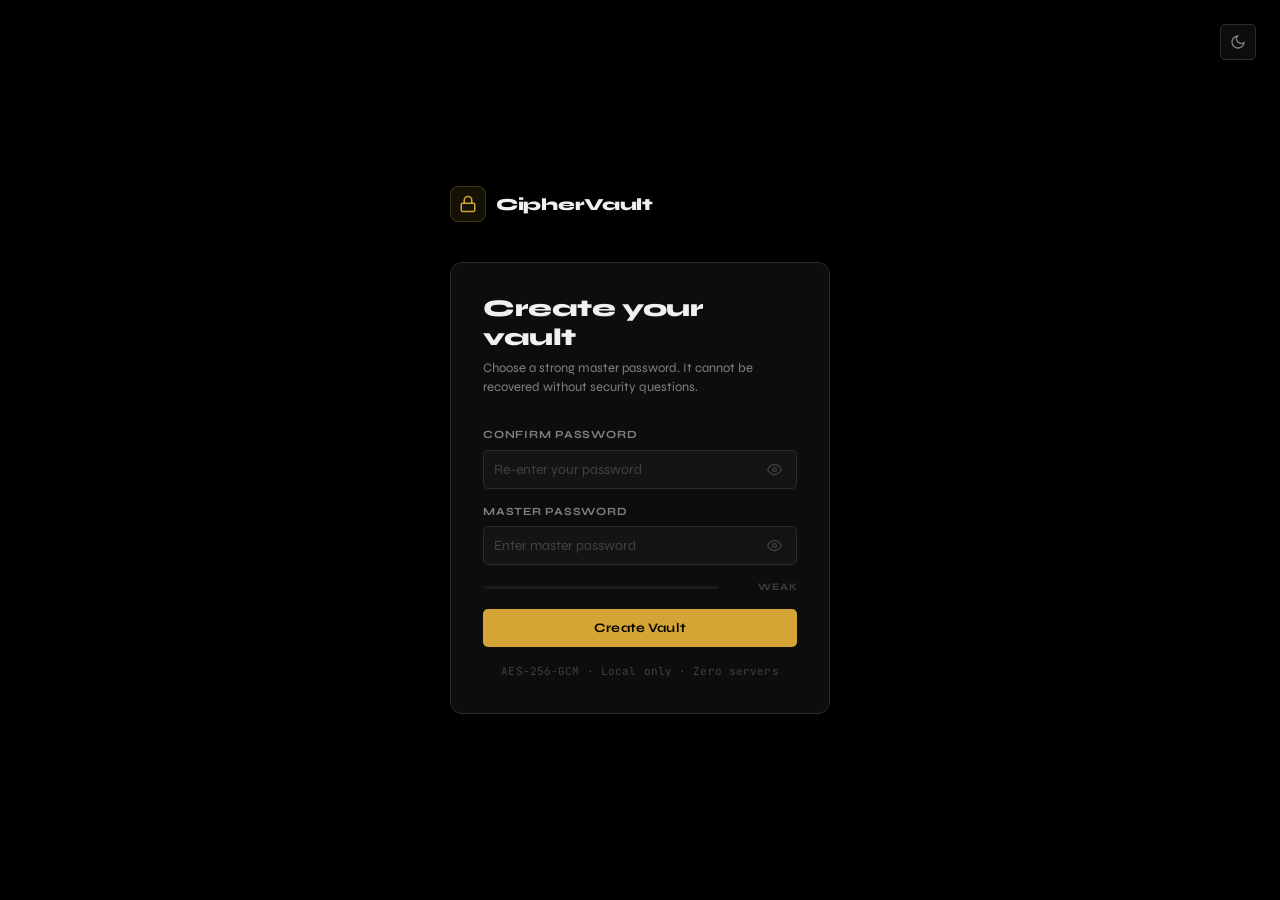
==== commit 26190185: "Updated new UI with multi colour theme." ====
--- a/cipher-vault/index.html
+++ b/cipher-vault/index.html
@@ -76,7 +76,7 @@
             </button>
 
             <!-- Forgot password link (only shown if vault exists + recovery set) -->
-            <div id="forgot-link-wrap" class="forgot-link-area" style="display:none;">
+            <div id="forgot-link-wrap" class="forgot-link-area">
               <button id="forgot-btn" class="link-btn">Forgot master password?</button>
             </div>
 
--- a/cipher-vault/style.css
+++ b/cipher-vault/style.css
@@ -1,59 +1,104 @@
 /* ============================================================
    CipherVault — style.css
-   Design: Vault Gold — clean, editorial, authoritative
+   Design: Official SaaS — AMOLED Dark + Pure Light
    Fonts: Syne (display) + JetBrains Mono
    ============================================================ */
 
 /* ── DESIGN TOKENS ─────────────────────────────────────────── */
 :root {
-  /* Backgrounds */
-  --bg:        #06080e;
-  --bg-2:      #0c0f1a;
-  --bg-3:      #111524;
-  --bg-4:      #161b2e;
-
-  /* Surfaces */
-  --surface:   rgba(255,255,255,0.03);
-  --surface-2: rgba(255,255,255,0.055);
-
-  /* Borders */
-  --border:    rgba(255,255,255,0.07);
-  --border-2:  rgba(255,255,255,0.12);
-
-  /* Gold accent — the defining color */
-  --gold:      #d4a535;
-  --gold-2:    #e8c06a;
-  --gold-dim:  rgba(212, 165, 53, 0.14);
-  --gold-glow: rgba(212, 165, 53, 0.22);
-
-  /* Semantic colors */
-  --teal:      #2dd4bf;
-  --teal-dim:  rgba(45, 212, 191, 0.13);
-  --green:     #34d399;
-  --green-dim: rgba(52, 211, 153, 0.13);
-  --amber:     #fbbf24;
-  --amber-dim: rgba(251, 191, 36, 0.13);
-  --red:       #f87171;
-  --red-dim:   rgba(248, 113, 113, 0.13);
+  /* AMOLED Dark (default) */
+  --bg:        #000000;
+  --bg-2:      #0d0d0d;
+  --bg-3:      #141414;
+  --bg-4:      #1c1c1c;
+
+  --surface:   #111111;
+  --surface-2: #1a1a1a;
+
+  --border:    #1f1f1f;
+  --border-2:  #2c2c2c;
+  --border-3:  #3a3a3a;
+
+  /* Gold */
+  --accent:      #d4a535;
+  --accent-2:    #e8c56a;
+  --accent-dim:  rgba(212, 165, 53, 0.10);
+  --accent-ring: rgba(212, 165, 53, 0.20);
+
+  /* Semantic */
+  --green:      #22c55e;
+  --green-dim:  rgba(34, 197, 94, 0.10);
+  --red:        #ef4444;
+  --red-dim:    rgba(239, 68, 68, 0.10);
+  --amber:      #f59e0b;
+  --amber-dim:  rgba(245, 158, 11, 0.10);
+  --teal:       #14b8a6;
+  --teal-dim:   rgba(20, 184, 166, 0.10);
+  --blue:       #3b82f6;
+  --purple:     #8b5cf6;
 
   /* Typography */
-  --text:   #dde2f0;
-  --text-2: #7a839e;
-  --text-3: #3d4460;
+  --text:   #f0f0f0;
+  --text-2: #808080;
+  --text-3: #404040;
 
   /* Geometry */
-  --radius:    10px;
-  --radius-sm: 6px;
-  --radius-xs: 4px;
+  --radius:    8px;
+  --radius-sm: 5px;
+  --radius-xs: 3px;
 
   /* Fonts */
   --font: 'Syne', system-ui, sans-serif;
   --mono: 'JetBrains Mono', 'Courier New', monospace;
 
   /* Layout */
-  --sidebar-w: 230px;
-  --topbar-h:  60px;
-  --ease:      cubic-bezier(0.4, 0, 0.2, 1);
+  --sidebar-w: 244px;
+  --topbar-h:  54px;
+
+  /* Shadows */
+  --shadow-sm: 0 1px 3px rgba(0,0,0,0.6);
+  --shadow:    0 4px 20px rgba(0,0,0,0.7);
+  --shadow-lg: 0 20px 60px rgba(0,0,0,0.85);
+
+  /* Easing */
+  --ease:   cubic-bezier(0.4, 0, 0.2, 1);
+  --spring: cubic-bezier(0.16, 1, 0.3, 1);
+}
+
+[data-theme="light"] {
+  --bg:        #ffffff;
+  --bg-2:      #fafafa;
+  --bg-3:      #f3f3f3;
+  --bg-4:      #ebebeb;
+
+  --surface:   #f6f6f6;
+  --surface-2: #eeeeee;
+
+  --border:    #e6e6e6;
+  --border-2:  #d4d4d4;
+  --border-3:  #bdbdbd;
+
+  --accent:      #b8861a;
+  --accent-2:    #d4a535;
+  --accent-dim:  rgba(184, 134, 26, 0.09);
+  --accent-ring: rgba(184, 134, 26, 0.18);
+
+  --green:      #16a34a;
+  --green-dim:  rgba(22, 163, 74, 0.09);
+  --red:        #dc2626;
+  --red-dim:    rgba(220, 38, 38, 0.09);
+  --amber:      #d97706;
+  --amber-dim:  rgba(217, 119, 6, 0.09);
+  --teal:       #0d9488;
+  --teal-dim:   rgba(13, 148, 136, 0.09);
+
+  --text:   #0a0a0a;
+  --text-2: #555555;
+  --text-3: #aaaaaa;
+
+  --shadow-sm: 0 1px 3px rgba(0,0,0,0.07);
+  --shadow:    0 4px 20px rgba(0,0,0,0.09);
+  --shadow-lg: 0 20px 60px rgba(0,0,0,0.14);
 }
 
 /* ── RESET ─────────────────────────────────────────────────── */
@@ -65,7 +110,7 @@
   color: var(--text);
   font-family: var(--font);
   font-size: 14px;
-  line-height: 1.65;
+  line-height: 1.6;
   min-height: 100vh;
   -webkit-font-smoothing: antialiased;
   -moz-osx-font-smoothing: grayscale;
@@ -85,64 +130,66 @@
 select { appearance: none; -webkit-appearance: none; }
 
 /* ── SCROLLBAR ─────────────────────────────────────────────── */
-::-webkit-scrollbar { width: 4px; height: 4px; }
+::-webkit-scrollbar { width: 5px; height: 5px; }
 ::-webkit-scrollbar-track { background: transparent; }
 ::-webkit-scrollbar-thumb { background: var(--border-2); border-radius: 99px; }
+::-webkit-scrollbar-thumb:hover { background: var(--border-3); }
 
 .mono { font-family: var(--mono); }
 
-/* ═══════════════════════════════════════════════════════════
+/* ════════════════════════════════════════════════════════════
    LOCK SCREEN
-═══════════════════════════════════════════════════════════ */
+════════════════════════════════════════════════════════════ */
 .lock-screen {
   min-height: 100vh;
   display: flex;
   align-items: center;
   justify-content: center;
+  background: var(--bg);
   position: relative;
-  overflow: hidden;
-  background: var(--bg);
-}
-
-/* Subtle grid texture */
-.lock-grid-bg {
+}
+
+/* Subtle dot grid — very faint */
+.lock-screen::before {
+  content: '';
   position: absolute;
   inset: 0;
-  background-image:
-    linear-gradient(rgba(255,255,255,0.02) 1px, transparent 1px),
-    linear-gradient(90deg, rgba(255,255,255,0.02) 1px, transparent 1px);
-  background-size: 48px 48px;
+  background-image: radial-gradient(circle, var(--border) 1px, transparent 1px);
+  background-size: 32px 32px;
+  opacity: 0.5;
   pointer-events: none;
 }
 
-/* Ambient glow */
-.lock-ambient {
+/* Theme toggle on lock screen */
+.lock-theme-btn {
   position: absolute;
-  inset: 0;
-  background:
-    radial-gradient(ellipse 500px 400px at 60% 30%, rgba(212,165,53,0.07), transparent),
-    radial-gradient(ellipse 400px 300px at 20% 80%, rgba(45,212,191,0.04), transparent);
-  pointer-events: none;
-  animation: ambient-pulse 8s ease-in-out infinite alternate;
-}
-
-@keyframes ambient-pulse {
-  from { opacity: 0.6; }
-  to   { opacity: 1; }
-}
-
-/* Main shell */
+  top: 24px;
+  right: 24px;
+  z-index: 10;
+  display: flex;
+  align-items: center;
+  justify-content: center;
+  width: 36px;
+  height: 36px;
+  border-radius: var(--radius-sm);
+  color: var(--text-2);
+  border: 1px solid var(--border-2);
+  background: var(--bg-2);
+  transition: color 0.15s var(--ease), background 0.15s var(--ease), border-color 0.15s var(--ease);
+}
+.lock-theme-btn:hover { color: var(--text); background: var(--surface-2); border-color: var(--border-3); }
+
 .lock-shell {
   width: 100%;
-  max-width: 440px;
+  max-width: 420px;
   padding: 20px;
   position: relative;
   z-index: 1;
-  animation: shell-in 0.5s cubic-bezier(0.16, 1, 0.3, 1) both;
-}
-
-@keyframes shell-in {
-  from { opacity: 0; transform: translateY(20px); }
+  animation: shell-rise 0.45s var(--spring) both;
+}
+
+@keyframes shell-rise {
+  from { opacity: 0; transform: translateY(16px); }
   to   { opacity: 1; transform: translateY(0); }
 }
 
@@ -151,35 +198,24 @@
   display: flex;
   align-items: center;
   gap: 10px;
-  margin-bottom: 36px;
+  margin-bottom: 40px;
 }
 
 .lock-emblem {
-  width: 38px;
-  height: 38px;
-  border-radius: 9px;
-  background: var(--gold-dim);
-  border: 1px solid rgba(212,165,53,0.3);
+  width: 36px;
+  height: 36px;
+  border-radius: 8px;
+  background: var(--accent-dim);
+  border: 1px solid rgba(212,165,53,0.22);
   display: flex;
   align-items: center;
   justify-content: center;
-  color: var(--gold);
+  color: var(--accent);
   flex-shrink: 0;
-  position: relative;
-}
-
-.lock-emblem::after {
-  content: '';
-  position: absolute;
-  inset: -1px;
-  border-radius: 10px;
-  background: linear-gradient(135deg, var(--gold), transparent 60%);
-  opacity: 0.2;
-  pointer-events: none;
 }
 
 .lock-brand-name {
-  font-size: 18px;
+  font-size: 17px;
   font-weight: 800;
   letter-spacing: -0.3px;
   color: var(--text);
@@ -189,22 +225,29 @@
 .lock-panel { display: none; }
 .lock-panel.active {
   display: block;
-  animation: panel-in 0.35s cubic-bezier(0.16, 1, 0.3, 1) both;
-}
-
-@keyframes panel-in {
-  from { opacity: 0; transform: translateX(10px); }
+  animation: panel-enter 0.3s var(--spring) both;
+}
+
+@keyframes panel-enter {
+  from { opacity: 0; transform: translateX(8px); }
   to   { opacity: 1; transform: translateX(0); }
 }
 
-.lock-heading {
-  margin-bottom: 28px;
-}
+/* Lock form card */
+.lock-card {
+  background: var(--bg-2);
+  border: 1px solid var(--border-2);
+  border-radius: 12px;
+  padding: 32px;
+  box-shadow: var(--shadow);
+}
+
+.lock-heading { margin-bottom: 28px; }
 
 .lock-heading h1 {
-  font-size: 28px;
+  font-size: 24px;
   font-weight: 800;
-  letter-spacing: -0.5px;
+  letter-spacing: -0.4px;
   color: var(--text);
   line-height: 1.2;
 }
@@ -213,10 +256,9 @@
   font-size: 13px;
   color: var(--text-2);
   margin-top: 6px;
-  font-weight: 400;
-}
-
-/* Lock form */
+  line-height: 1.5;
+}
+
 .lock-form {
   display: flex;
   flex-direction: column;
@@ -229,26 +271,26 @@
   text-align: center;
   letter-spacing: 0.01em;
   font-family: var(--mono);
+  margin-top: 2px;
 }
 
 .forgot-link-area { text-align: center; }
 
-/* Divider */
 .divider-line {
   height: 1px;
   background: var(--border);
-  margin: 2px 0;
-}
-
-/* Recovered password display */
+  margin: 4px 0;
+}
+
+/* Recovered password box */
 .recovered-box {
   padding: 14px 16px;
-  background: var(--gold-dim);
-  border: 1px solid rgba(212,165,53,0.25);
+  background: var(--accent-dim);
+  border: 1px solid rgba(212,165,53,0.20);
   border-radius: var(--radius-sm);
   display: flex;
   flex-direction: column;
-  gap: 4px;
+  gap: 6px;
 }
 
 .recovered-label {
@@ -256,14 +298,15 @@
   font-weight: 700;
   text-transform: uppercase;
   letter-spacing: 0.08em;
-  color: var(--gold);
+  color: var(--accent);
 }
 
 .recovered-value {
-  font-size: 15px;
+  font-size: 14px;
   font-weight: 600;
   color: var(--text);
   word-break: break-all;
+  font-family: var(--mono);
 }
 
 /* ── FORM FIELDS ────────────────────────────────────────────── */
@@ -289,8 +332,8 @@
 }
 
 .field-wrap:focus-within {
-  border-color: var(--gold);
-  box-shadow: 0 0 0 3px var(--gold-glow);
+  border-color: var(--accent);
+  box-shadow: 0 0 0 3px var(--accent-ring);
 }
 
 .field-wrap input {
@@ -324,8 +367,8 @@
 }
 
 .field-input:focus {
-  border-color: var(--gold);
-  box-shadow: 0 0 0 3px var(--gold-glow);
+  border-color: var(--accent);
+  box-shadow: 0 0 0 3px var(--accent-ring);
   outline: none;
 }
 
@@ -343,8 +386,8 @@
 }
 
 .field-select:focus {
-  border-color: var(--gold);
-  box-shadow: 0 0 0 3px var(--gold-glow);
+  border-color: var(--accent);
+  box-shadow: 0 0 0 3px var(--accent-ring);
   outline: none;
 }
 
@@ -363,8 +406,8 @@
 }
 
 .field-textarea:focus {
-  border-color: var(--gold);
-  box-shadow: 0 0 0 3px var(--gold-glow);
+  border-color: var(--accent);
+  box-shadow: 0 0 0 3px var(--accent-ring);
   outline: none;
 }
 
@@ -403,31 +446,49 @@
 .flex1 { flex: 1; }
 
 /* ── BUTTONS ────────────────────────────────────────────────── */
-.btn-gold {
+.btn-primary {
   display: inline-flex;
   align-items: center;
   justify-content: center;
   gap: 7px;
   padding: 11px 22px;
   border-radius: var(--radius-sm);
-  font-size: 14px;
+  font-size: 13px;
   font-weight: 700;
+  letter-spacing: 0.01em;
   color: #0a0800;
-  background: linear-gradient(135deg, var(--gold-2), var(--gold));
-  box-shadow: 0 2px 16px rgba(212,165,53,0.25);
-  transition: transform 0.15s var(--ease), box-shadow 0.15s var(--ease), filter 0.15s;
-  letter-spacing: -0.01em;
-}
-
-.btn-gold:hover {
+  background: var(--accent);
+  transition: background 0.15s var(--ease), transform 0.12s var(--ease), opacity 0.15s;
+}
+
+/* Keep backward compat alias */
+.btn-gold { 
+  display: inline-flex;
+  align-items: center;
+  justify-content: center;
+  gap: 7px;
+  padding: 11px 22px;
+  border-radius: var(--radius-sm);
+  font-size: 13px;
+  font-weight: 700;
+  letter-spacing: 0.01em;
+  color: #0a0800;
+  background: var(--accent);
+  transition: background 0.15s var(--ease), transform 0.12s var(--ease), opacity 0.15s;
+}
+
+.btn-gold:hover, .btn-primary:hover {
+  background: var(--accent-2);
   transform: translateY(-1px);
-  box-shadow: 0 6px 28px rgba(212,165,53,0.38);
-  filter: brightness(1.05);
-}
-
-.btn-gold:active { transform: translateY(0); }
+}
+
+.btn-gold:active, .btn-primary:active {
+  transform: translateY(0);
+  opacity: 0.9;
+}
+
 .btn-full { width: 100%; }
-.btn-sm { padding: 7px 14px; font-size: 13px; }
+.btn-sm { padding: 7px 14px; font-size: 12px; }
 
 .btn-ghost {
   display: inline-flex;
@@ -439,37 +500,37 @@
   font-weight: 600;
   color: var(--text-2);
   border: 1px solid var(--border-2);
-  background: var(--surface);
+  background: transparent;
   transition: color 0.15s, border-color 0.15s, background 0.15s;
 }
 
 .btn-ghost:hover {
   color: var(--text);
-  border-color: var(--border-2);
-  background: var(--surface-2);
+  border-color: var(--border-3);
+  background: var(--surface);
 }
 
 .link-btn {
   display: inline-block;
   font-size: 12px;
   font-weight: 600;
-  color: var(--gold);
+  color: var(--accent);
   background: none;
-  transition: color 0.15s;
+  transition: color 0.15s, opacity 0.15s;
   text-decoration: underline;
   text-underline-offset: 3px;
   text-decoration-color: transparent;
 }
 
-.link-btn:hover { color: var(--gold-2); text-decoration-color: var(--gold-2); }
+.link-btn:hover { color: var(--accent-2); text-decoration-color: currentColor; }
 
 .btn-loader {
-  width: 16px;
-  height: 16px;
-  border: 2px solid rgba(0,0,0,0.3);
+  width: 15px;
+  height: 15px;
+  border: 2px solid rgba(0,0,0,0.25);
   border-top-color: rgba(0,0,0,0.8);
   border-radius: 50%;
-  animation: spin 0.6s linear infinite;
+  animation: spin 0.65s linear infinite;
 }
 
 @keyframes spin { to { transform: rotate(360deg); } }
@@ -483,13 +544,14 @@
   border-radius: 6px;
   color: var(--text-2);
   transition: color 0.15s, background 0.15s;
+  flex-shrink: 0;
 }
 
 .icon-btn:hover { color: var(--text); background: var(--surface-2); }
 
-/* ══════════════════════════════════════════════════════════════
+/* ════════════════════════════════════════════════════════════
    APP LAYOUT
-══════════════════════════════════════════════════════════════ */
+════════════════════════════════════════════════════════════ */
 .app {
   display: grid;
   grid-template-columns: var(--sidebar-w) 1fr;
@@ -507,36 +569,39 @@
   top: 0;
   overflow-y: auto;
   z-index: 100;
+  transition: background 0.2s var(--ease), border-color 0.2s var(--ease);
 }
 
 .sidebar-top {
   display: flex;
   align-items: center;
   justify-content: space-between;
-  padding: 18px 16px 14px;
+  padding: 16px 14px 13px;
   border-bottom: 1px solid var(--border);
+  flex-shrink: 0;
 }
 
 .sidebar-logo {
   display: flex;
   align-items: center;
   gap: 9px;
-  font-size: 15px;
+  font-size: 14px;
   font-weight: 800;
   color: var(--text);
   letter-spacing: -0.2px;
 }
 
 .sidebar-logo-icon {
-  width: 30px;
-  height: 30px;
-  background: var(--gold-dim);
-  border: 1px solid rgba(212,165,53,0.25);
-  border-radius: 7px;
+  width: 28px;
+  height: 28px;
+  background: var(--accent-dim);
+  border: 1px solid rgba(212,165,53,0.20);
+  border-radius: 6px;
   display: flex;
   align-items: center;
   justify-content: center;
-  color: var(--gold);
+  color: var(--accent);
+  flex-shrink: 0;
 }
 
 .close-sidebar-btn { display: none; }
@@ -544,78 +609,101 @@
 /* Nav */
 .sidebar-nav {
   flex: 1;
-  padding: 12px 10px;
+  padding: 10px 8px;
   display: flex;
   flex-direction: column;
-  gap: 2px;
+  gap: 1px;
 }
 
 .nav-item {
   display: flex;
   align-items: center;
   gap: 10px;
-  padding: 9px 12px;
-  border-radius: var(--radius-sm);
+  padding: 9px 10px;
+  border-radius: 6px;
   color: var(--text-2);
   font-size: 13px;
   font-weight: 600;
-  transition: background 0.15s, color 0.15s;
+  transition: background 0.12s var(--ease), color 0.12s var(--ease);
   position: relative;
 }
 
 .nav-item:hover { background: var(--surface); color: var(--text); }
 
 .nav-item.active {
-  background: var(--gold-dim);
-  color: var(--gold-2);
-}
-
-.nav-item.active svg { color: var(--gold); }
+  background: var(--accent-dim);
+  color: var(--accent);
+}
+
+.nav-item.active::before {
+  content: '';
+  position: absolute;
+  left: 0;
+  top: 8px;
+  bottom: 8px;
+  width: 2px;
+  border-radius: 0 2px 2px 0;
+  background: var(--accent);
+}
 
 .nav-badge {
   margin-left: auto;
   background: var(--surface-2);
-  color: var(--text-2);
+  color: var(--text-3);
   font-size: 10px;
   font-weight: 700;
   padding: 1px 7px;
   border-radius: 99px;
   font-family: var(--mono);
+  transition: background 0.12s, color 0.12s;
 }
 
 .nav-item.active .nav-badge {
-  background: rgba(212,165,53,0.2);
-  color: var(--gold);
+  background: rgba(212,165,53,0.15);
+  color: var(--accent);
+}
+
+/* Sidebar section label */
+.sidebar-section-label {
+  font-size: 10px;
+  font-weight: 700;
+  text-transform: uppercase;
+  letter-spacing: 0.08em;
+  color: var(--text-3);
+  padding: 10px 10px 4px;
+  margin-top: 4px;
 }
 
 /* Sidebar footer */
 .sidebar-footer {
-  padding: 14px 10px;
+  padding: 12px 8px;
   border-top: 1px solid var(--border);
   display: flex;
   flex-direction: column;
-  gap: 12px;
+  gap: 10px;
+  flex-shrink: 0;
 }
 
 .vault-stats {
   display: grid;
   grid-template-columns: repeat(3, 1fr);
-  gap: 6px;
+  gap: 5px;
 }
 
 .stat-chip {
   background: var(--surface);
   border: 1px solid var(--border);
-  border-radius: 6px;
-  padding: 8px 4px;
+  border-radius: 5px;
+  padding: 7px 4px;
   text-align: center;
   display: flex;
   flex-direction: column;
   gap: 2px;
+  transition: border-color 0.15s;
 }
 
 .stat-num {
-  font-size: 17px;
+  font-size: 16px;
   font-weight: 800;
   color: var(--text);
   font-family: var(--mono);
@@ -643,14 +731,18 @@
   background: var(--surface);
   border: 1px solid var(--border-2);
   color: var(--text-2);
-  font-size: 12px;
+  font-size: 11px;
   font-weight: 700;
   text-transform: uppercase;
-  letter-spacing: 0.05em;
+  letter-spacing: 0.06em;
   transition: color 0.15s, background 0.15s, border-color 0.15s;
 }
 
-.btn-lock:hover { color: var(--red); border-color: rgba(248,113,113,0.3); background: rgba(248,113,113,0.06); }
+.btn-lock:hover {
+  color: var(--red);
+  border-color: rgba(239, 68, 68, 0.30);
+  background: var(--red-dim);
+}
 
 /* ── MAIN CONTENT ───────────────────────────────────────────── */
 .main-content {
@@ -658,6 +750,8 @@
   flex-direction: column;
   min-height: 100vh;
   overflow: hidden;
+  background: var(--bg);
+  transition: background 0.2s var(--ease);
 }
 
 /* Topbar */
@@ -665,7 +759,7 @@
   height: var(--topbar-h);
   display: flex;
   align-items: center;
-  gap: 12px;
+  gap: 10px;
   padding: 0 24px;
   border-bottom: 1px solid var(--border);
   background: var(--bg-2);
@@ -673,46 +767,73 @@
   top: 0;
   z-index: 50;
   flex-shrink: 0;
+  transition: background 0.2s var(--ease), border-color 0.2s var(--ease);
 }
 
 .menu-btn { display: none; }
 
 .topbar-search {
   flex: 1;
-  max-width: 360px;
+  max-width: 340px;
   display: flex;
   align-items: center;
   gap: 9px;
   background: var(--bg-3);
-  border: 1px solid var(--border);
-  border-radius: 7px;
+  border: 1px solid var(--border-2);
+  border-radius: 6px;
   padding: 0 12px;
   color: var(--text-3);
-  transition: border-color 0.15s, box-shadow 0.15s;
+  height: 34px;
+  transition: border-color 0.15s var(--ease), box-shadow 0.15s var(--ease), color 0.15s;
 }
 
 .topbar-search:focus-within {
-  border-color: var(--gold);
-  box-shadow: 0 0 0 3px var(--gold-glow);
+  border-color: var(--accent);
+  box-shadow: 0 0 0 3px var(--accent-ring);
   color: var(--text-2);
 }
 
 .topbar-search input {
   flex: 1;
-  padding: 8px 0;
   font-size: 13px;
+  padding: 0;
+  height: 100%;
 }
 
 .topbar-search input::placeholder { color: var(--text-3); }
+
+/* Topbar right section */
+.topbar-right {
+  display: flex;
+  align-items: center;
+  gap: 8px;
+  margin-left: auto;
+}
+
+/* Theme toggle button */
+.theme-btn {
+  display: flex;
+  align-items: center;
+  justify-content: center;
+  width: 32px;
+  height: 32px;
+  border-radius: 6px;
+  color: var(--text-2);
+  border: 1px solid var(--border-2);
+  background: transparent;
+  transition: color 0.15s, background 0.15s, border-color 0.15s;
+}
+
+.theme-btn:hover { color: var(--text); background: var(--surface-2); border-color: var(--border-3); }
 
 /* Views */
 .views-container { flex: 1; overflow-y: auto; }
 
-.view { display: none; padding: 28px 28px 48px; }
-.view.active { display: block; animation: view-in 0.25s var(--ease) both; }
+.view { display: none; padding: 28px 28px 56px; }
+.view.active { display: block; animation: view-in 0.22s var(--ease) both; }
 
 @keyframes view-in {
-  from { opacity: 0; transform: translateY(8px); }
+  from { opacity: 0; transform: translateY(6px); }
   to   { opacity: 1; transform: translateY(0); }
 }
 
@@ -722,84 +843,78 @@
   justify-content: space-between;
   flex-wrap: wrap;
   gap: 14px;
-  margin-bottom: 22px;
+  margin-bottom: 24px;
 }
 
 .view-title {
-  font-size: 20px;
+  font-size: 18px;
   font-weight: 800;
   color: var(--text);
   letter-spacing: -0.3px;
 }
 
 /* Filter chips */
-.filter-chips { display: flex; gap: 6px; flex-wrap: wrap; }
+.filter-chips { display: flex; gap: 5px; flex-wrap: wrap; }
 
 .chip {
-  padding: 5px 13px;
-  border-radius: 99px;
+  padding: 4px 12px;
+  border-radius: 4px;
   font-size: 12px;
   font-weight: 700;
   color: var(--text-2);
   border: 1px solid var(--border);
-  background: var(--surface);
-  transition: all 0.15s;
-}
-
-.chip:hover { color: var(--text); border-color: var(--border-2); }
+  background: transparent;
+  transition: color 0.12s, background 0.12s, border-color 0.12s;
+}
+
+.chip:hover { color: var(--text); border-color: var(--border-2); background: var(--surface); }
 
 .chip.active {
-  background: var(--gold-dim);
-  color: var(--gold);
-  border-color: rgba(212,165,53,0.3);
+  background: var(--accent-dim);
+  color: var(--accent);
+  border-color: rgba(212,165,53,0.25);
 }
 
 /* ── VAULT LIST ─────────────────────────────────────────────── */
-.vault-list { display: flex; flex-direction: column; gap: 6px; }
-
-/* Entry row card */
+.vault-list { display: flex; flex-direction: column; gap: 2px; }
+
+/* Entry row */
 .entry-row {
   display: grid;
-  grid-template-columns: 42px 1fr auto;
+  grid-template-columns: 40px 1fr auto;
   align-items: center;
   gap: 14px;
-  padding: 14px 16px;
-  background: var(--bg-2);
-  border: 1px solid var(--border);
-  border-radius: var(--radius);
-  transition: border-color 0.15s, background 0.15s;
-  position: relative;
-  overflow: hidden;
-}
-
-.entry-row::before {
-  content: '';
-  position: absolute;
-  left: 0;
-  top: 0;
-  bottom: 0;
-  width: 3px;
-  border-radius: 99px 0 0 99px;
-  background: var(--entry-color, var(--border-2));
-  transition: background 0.2s;
-}
+  padding: 12px 16px 12px 20px;
+  background: var(--bg);
+  border-bottom: 1px solid var(--border);
+  border-left: 3px solid var(--entry-color, var(--border-2));
+  transition: background 0.12s var(--ease), border-left-color 0.2s;
+  cursor: default;
+}
+
+[data-theme="light"] .entry-row { background: var(--bg-2); }
+
+.entry-row:first-of-type { border-top: 1px solid var(--border); }
 
 .entry-row:hover {
-  border-color: var(--border-2);
-  background: var(--bg-3);
-}
-
-/* Avatar */
+  background: var(--surface);
+}
+
+[data-theme="light"] .entry-row:hover { background: var(--bg-3); }
+
+/* Avatar — site initial */
 .entry-avatar {
-  width: 42px;
-  height: 42px;
-  border-radius: 9px;
+  width: 38px;
+  height: 38px;
+  border-radius: 7px;
   display: flex;
   align-items: center;
   justify-content: center;
-  font-size: 17px;
-  background: var(--avatar-bg, var(--surface-2));
+  font-size: 13px;
+  font-weight: 800;
+  letter-spacing: -0.5px;
   flex-shrink: 0;
+  font-family: var(--mono);
 }
 
 /* Entry info */
@@ -812,6 +927,7 @@
   white-space: nowrap;
   overflow: hidden;
   text-overflow: ellipsis;
+  line-height: 1.3;
 }
 
 .entry-user {
@@ -821,13 +937,14 @@
   overflow: hidden;
   text-overflow: ellipsis;
   margin-top: 2px;
+  font-family: var(--mono);
 }
 
 .entry-meta-row {
   display: flex;
   align-items: center;
   gap: 8px;
-  margin-top: 3px;
+  margin-top: 4px;
 }
 
 .entry-cat-tag {
@@ -838,15 +955,14 @@
   color: var(--text-3);
 }
 
-/* Strength dot */
 .strength-dot {
-  width: 7px;
-  height: 7px;
+  width: 6px;
+  height: 6px;
   border-radius: 50%;
   flex-shrink: 0;
 }
 
-/* Actions */
+/* Entry actions */
 .entry-actions {
   display: flex;
   align-items: center;
@@ -857,22 +973,26 @@
 .entry-pw-field {
   display: flex;
   align-items: center;
-  gap: 6px;
+  gap: 5px;
   background: var(--bg-3);
   border: 1px solid var(--border);
-  border-radius: 5px;
-  padding: 3px 8px;
-}
+  border-radius: 4px;
+  padding: 4px 9px;
+  height: 30px;
+}
+
+[data-theme="light"] .entry-pw-field { background: var(--bg-4); }
 
 .entry-pw-text {
   font-family: var(--mono);
   font-size: 11px;
   color: var(--text-2);
-  min-width: 80px;
-  max-width: 130px;
+  min-width: 76px;
+  max-width: 120px;
   overflow: hidden;
   text-overflow: ellipsis;
   white-space: nowrap;
+  letter-spacing: 0.5px;
 }
 
 /* Empty state */
@@ -881,20 +1001,22 @@
   flex-direction: column;
   align-items: center;
   justify-content: center;
-  padding: 72px 20px;
+  padding: 80px 20px;
   gap: 10px;
   text-align: center;
 }
 
 .empty-icon { color: var(--text-3); margin-bottom: 4px; }
-.empty-title { font-size: 16px; font-weight: 700; color: var(--text-2); }
+.empty-title { font-size: 15px; font-weight: 700; color: var(--text-2); }
 .empty-sub { font-size: 13px; color: var(--text-3); }
+
 .empty-sub kbd {
   font-family: var(--mono);
   font-size: 11px;
   background: var(--surface-2);
   border: 1px solid var(--border-2);
-  border-radius: 4px;
+  border-bottom-width: 2px;
+  border-radius: 3px;
   padding: 1px 5px;
   color: var(--text-2);
 }
@@ -903,14 +1025,14 @@
 
 /* ── GENERATOR ──────────────────────────────────────────────── */
 .gen-card {
-  max-width: 600px;
+  max-width: 580px;
   background: var(--bg-2);
   border: 1px solid var(--border);
   border-radius: var(--radius);
   padding: 24px;
   display: flex;
   flex-direction: column;
-  gap: 18px;
+  gap: 20px;
 }
 
 .gen-output-wrap {
@@ -930,25 +1052,26 @@
   color: var(--teal);
   word-break: break-all;
   line-height: 1.5;
-}
-
-.gen-controls { display: flex; flex-direction: column; gap: 16px; }
+  min-height: 22px;
+}
+
+.gen-controls { display: flex; flex-direction: column; gap: 18px; }
 
 .gen-control-row {
   display: flex;
   align-items: center;
   justify-content: space-between;
-  gap: 14px;
-}
-
-.gen-control-row .field-label { white-space: nowrap; }
+  gap: 16px;
+}
+
+.gen-control-row .field-label { white-space: nowrap; color: var(--text-2); }
 
 .range-slider {
   -webkit-appearance: none;
   appearance: none;
   flex: 1;
-  height: 4px;
-  background: var(--surface-2);
+  height: 3px;
+  background: var(--border-2);
   border-radius: 99px;
   outline: none;
   cursor: pointer;
@@ -959,13 +1082,14 @@
   width: 16px;
   height: 16px;
   border-radius: 50%;
-  background: var(--gold);
-  box-shadow: 0 0 0 3px var(--gold-dim);
+  background: var(--accent);
+  border: 2px solid var(--bg-3);
   cursor: pointer;
   transition: transform 0.15s;
-}
-
-.range-slider::-webkit-slider-thumb:hover { transform: scale(1.2); }
+  box-shadow: var(--shadow-sm);
+}
+
+.range-slider::-webkit-slider-thumb:hover { transform: scale(1.15); }
 
 .gen-toggles {
   display: grid;
@@ -973,7 +1097,7 @@
   gap: 8px;
 }
 
-/* Toggle label */
+/* Toggle checkbox */
 .toggle-label {
   display: flex;
   align-items: center;
@@ -983,22 +1107,22 @@
   color: var(--text-2);
   cursor: pointer;
   user-select: none;
-  transition: color 0.15s;
+  transition: color 0.12s;
+  padding: 6px 0;
 }
 
 .toggle-label:hover { color: var(--text); }
-
 .toggle-label input[type="checkbox"] { display: none; }
 
 .toggle-box {
-  width: 32px;
-  height: 18px;
+  width: 30px;
+  height: 17px;
   border-radius: 99px;
-  background: var(--surface-2);
-  border: 1px solid var(--border-2);
+  background: var(--border-2);
+  border: 1px solid var(--border-3);
   flex-shrink: 0;
   position: relative;
-  transition: background 0.2s, border-color 0.2s;
+  transition: background 0.18s var(--ease), border-color 0.18s;
 }
 
 .toggle-box::after {
@@ -1006,21 +1130,21 @@
   position: absolute;
   top: 2px;
   left: 2px;
-  width: 12px;
-  height: 12px;
+  width: 11px;
+  height: 11px;
   border-radius: 50%;
   background: var(--text-3);
-  transition: transform 0.2s var(--ease), background 0.2s;
+  transition: transform 0.18s var(--ease), background 0.18s;
 }
 
 .toggle-label input:checked + .toggle-box {
-  background: var(--gold-dim);
-  border-color: rgba(212,165,53,0.4);
+  background: var(--accent);
+  border-color: var(--accent);
 }
 
 .toggle-label input:checked + .toggle-box::after {
-  transform: translateX(14px);
-  background: var(--gold);
+  transform: translateX(13px);
+  background: #0a0800;
 }
 
 /* ── ENCRYPT ────────────────────────────────────────────────── */
@@ -1044,16 +1168,16 @@
 .enc-card-header { display: flex; align-items: center; gap: 10px; }
 
 .enc-badge {
-  font-size: 11px;
+  font-size: 10px;
   font-weight: 800;
   text-transform: uppercase;
-  letter-spacing: 0.07em;
-  padding: 4px 10px;
-  border-radius: 99px;
-}
-
-.enc-badge-lock   { background: var(--gold-dim); color: var(--gold); border: 1px solid rgba(212,165,53,0.25); }
-.enc-badge-unlock { background: var(--teal-dim); color: var(--teal); border: 1px solid rgba(45,212,191,0.25); }
+  letter-spacing: 0.08em;
+  padding: 3px 9px;
+  border-radius: 3px;
+}
+
+.enc-badge-lock   { background: var(--accent-dim); color: var(--accent); border: 1px solid rgba(212,165,53,0.20); }
+.enc-badge-unlock { background: var(--teal-dim);   color: var(--teal);   border: 1px solid rgba(20,184,166,0.20); }
 
 .crypto-result {
   display: flex;
@@ -1079,12 +1203,14 @@
   word-break: break-all;
   max-height: 100px;
   overflow-y: auto;
+  font-family: var(--mono);
+  line-height: 1.6;
 }
 
 /* ── AUDIT ──────────────────────────────────────────────────── */
 .audit-grid {
   display: grid;
-  grid-template-columns: 260px 1fr;
+  grid-template-columns: 240px 1fr;
   gap: 16px;
   margin-bottom: 20px;
   align-items: start;
@@ -1098,36 +1224,36 @@
   display: flex;
   flex-direction: column;
   align-items: center;
-  gap: 16px;
+  gap: 14px;
   text-align: center;
 }
 
 .audit-ring-wrap {
   position: relative;
-  width: 130px;
-  height: 130px;
+  width: 120px;
+  height: 120px;
 }
 
 .ring-svg {
-  width: 130px;
-  height: 130px;
+  width: 120px;
+  height: 120px;
   transform: rotate(-90deg);
 }
 
 .ring-bg {
   fill: none;
   stroke: var(--surface-2);
-  stroke-width: 9;
+  stroke-width: 8;
 }
 
 .ring-fill {
   fill: none;
-  stroke: var(--gold);
-  stroke-width: 9;
+  stroke: var(--accent);
+  stroke-width: 8;
   stroke-linecap: round;
   stroke-dasharray: 314;
   stroke-dashoffset: 314;
-  transition: stroke-dashoffset 1s cubic-bezier(0.4,0,0.2,1), stroke 0.5s;
+  transition: stroke-dashoffset 0.9s cubic-bezier(0.4,0,0.2,1), stroke 0.4s;
 }
 
 .ring-center {
@@ -1140,7 +1266,7 @@
 }
 
 .ring-num {
-  font-size: 30px;
+  font-size: 28px;
   font-weight: 800;
   color: var(--text);
   font-family: var(--mono);
@@ -1149,8 +1275,8 @@
 
 .ring-denom { font-size: 11px; color: var(--text-3); margin-top: 2px; }
 
-.audit-grade { font-size: 14px; font-weight: 700; color: var(--text); }
-.audit-grade-desc { font-size: 12px; color: var(--text-2); margin-top: 4px; }
+.audit-grade { font-size: 13px; font-weight: 700; color: var(--text); }
+.audit-grade-desc { font-size: 12px; color: var(--text-2); margin-top: 3px; }
 
 .audit-issues-card {
   background: var(--bg-2);
@@ -1160,15 +1286,15 @@
 }
 
 .section-label {
-  font-size: 11px;
+  font-size: 10px;
   font-weight: 700;
   text-transform: uppercase;
-  letter-spacing: 0.07em;
+  letter-spacing: 0.08em;
   color: var(--text-3);
   margin-bottom: 12px;
 }
 
-.audit-issues { display: flex; flex-direction: column; gap: 8px; }
+.audit-issues { display: flex; flex-direction: column; gap: 7px; }
 
 .audit-issue {
   display: flex;
@@ -1177,48 +1303,76 @@
   padding: 10px 12px;
   border-radius: var(--radius-sm);
   border: 1px solid transparent;
-}
-
-.audit-issue.warn   { background: var(--amber-dim); border-color: rgba(251,191,36,0.2); }
-.audit-issue.danger { background: var(--red-dim);   border-color: rgba(248,113,113,0.2); }
-.audit-issue.info   { background: var(--teal-dim);  border-color: rgba(45,212,191,0.2); }
-
-.audit-issue-icon  { font-size: 16px; flex-shrink: 0; line-height: 1.5; }
+  border-left-width: 2px;
+}
+
+.audit-issue.warn   {
+  background: var(--amber-dim);
+  border-color: rgba(245,158,11,0.15);
+  border-left-color: var(--amber);
+}
+.audit-issue.danger {
+  background: var(--red-dim);
+  border-color: rgba(239,68,68,0.15);
+  border-left-color: var(--red);
+}
+.audit-issue.info   {
+  background: var(--teal-dim);
+  border-color: rgba(20,184,166,0.15);
+  border-left-color: var(--teal);
+}
+
+.audit-issue-icon  {
+  display: flex;
+  align-items: center;
+  flex-shrink: 0;
+  margin-top: 1px;
+}
+.audit-issue.warn   .audit-issue-icon { color: var(--amber); }
+.audit-issue.danger .audit-issue-icon { color: var(--red); }
+.audit-issue.info   .audit-issue-icon { color: var(--teal); }
+
 .audit-issue-body  { flex: 1; }
 .audit-issue-title { font-size: 13px; font-weight: 700; color: var(--text); }
-.audit-issue-desc  { font-size: 12px; color: var(--text-2); margin-top: 2px; }
+.audit-issue-desc  { font-size: 12px; color: var(--text-2); margin-top: 2px; line-height: 1.5; }
+
+/* audit score grades */
+.grade-excellent { color: var(--green); }
+.grade-good      { color: var(--teal); }
+.grade-fair      { color: var(--amber); }
+.grade-critical  { color: var(--red); }
 
 /* ── MODAL ──────────────────────────────────────────────────── */
 .modal-overlay {
   position: fixed;
   inset: 0;
-  background: rgba(0,0,0,0.75);
-  backdrop-filter: blur(4px);
-  -webkit-backdrop-filter: blur(4px);
+  background: rgba(0,0,0,0.70);
   z-index: 200;
   display: flex;
   align-items: center;
   justify-content: center;
-  padding: 20px;
-  animation: overlay-in 0.18s ease both;
-}
-
-@keyframes overlay-in { from { opacity: 0; } to { opacity: 1; } }
+  padding: 24px;
+  animation: overlay-show 0.18s ease both;
+}
+
+[data-theme="light"] .modal-overlay { background: rgba(0,0,0,0.45); }
+
+@keyframes overlay-show { from { opacity: 0; } to { opacity: 1; } }
 
 .modal {
   width: 100%;
-  max-width: 540px;
+  max-width: 520px;
   max-height: 90vh;
   overflow-y: auto;
   background: var(--bg-2);
   border: 1px solid var(--border-2);
-  border-radius: 14px;
-  box-shadow: 0 40px 80px rgba(0,0,0,0.7);
-  animation: modal-in 0.25s cubic-bezier(0.16, 1, 0.3, 1) both;
-}
-
-@keyframes modal-in {
-  from { opacity: 0; transform: scale(0.96) translateY(12px); }
+  border-radius: 10px;
+  box-shadow: var(--shadow-lg);
+  animation: modal-show 0.24s var(--spring) both;
+}
+
+@keyframes modal-show {
+  from { opacity: 0; transform: scale(0.96) translateY(10px); }
   to   { opacity: 1; transform: scale(1) translateY(0); }
 }
 
@@ -1226,24 +1380,24 @@
   display: flex;
   align-items: center;
   justify-content: space-between;
-  padding: 18px 22px 14px;
+  padding: 18px 20px 14px;
   border-bottom: 1px solid var(--border);
 }
 
 .modal-header h3 {
-  font-size: 16px;
+  font-size: 15px;
   font-weight: 800;
   color: var(--text);
   letter-spacing: -0.2px;
 }
 
-#entry-form { padding: 20px 22px; }
+#entry-form { padding: 20px; }
 
 .form-grid {
   display: grid;
   grid-template-columns: 1fr 1fr;
   gap: 14px;
-  margin-bottom: 18px;
+  margin-bottom: 16px;
 }
 
 .span-2 { grid-column: span 2; }
@@ -1253,7 +1407,7 @@
   justify-content: flex-end;
   gap: 8px;
   border-top: 1px solid var(--border);
-  padding-top: 18px;
+  padding-top: 16px;
 }
 
 /* ── TOAST ──────────────────────────────────────────────────── */
@@ -1271,20 +1425,22 @@
 .toast {
   display: flex;
   align-items: center;
-  gap: 9px;
-  padding: 10px 16px;
+  gap: 10px;
+  padding: 10px 14px;
   border-radius: var(--radius-sm);
   background: var(--bg-3);
   border: 1px solid var(--border-2);
   color: var(--text);
   font-size: 13px;
   font-weight: 600;
-  box-shadow: 0 8px 28px rgba(0,0,0,0.5);
-  animation: toast-in 0.25s cubic-bezier(0.16, 1, 0.3, 1) both;
+  box-shadow: var(--shadow);
+  animation: toast-slide-in 0.22s var(--spring) both;
   pointer-events: auto;
-  min-width: 210px;
-  max-width: 320px;
-}
+  min-width: 200px;
+  max-width: 300px;
+}
+
+[data-theme="light"] .toast { background: var(--bg-2); }
 
 .toast-dot {
   width: 6px;
@@ -1293,33 +1449,53 @@
   flex-shrink: 0;
 }
 
-.toast.success .toast-dot { background: var(--green);  box-shadow: 0 0 8px var(--green); }
-.toast.error   .toast-dot { background: var(--red);    box-shadow: 0 0 8px var(--red); }
-.toast.info    .toast-dot { background: var(--teal);   box-shadow: 0 0 8px var(--teal); }
-
-@keyframes toast-in {
-  from { opacity: 0; transform: translateX(14px); }
+.toast.success .toast-dot { background: var(--green); }
+.toast.error   .toast-dot { background: var(--red); }
+.toast.info    .toast-dot { background: var(--teal); }
+
+@keyframes toast-slide-in {
+  from { opacity: 0; transform: translateX(12px); }
   to   { opacity: 1; transform: translateX(0); }
 }
 
 @keyframes toast-out {
-  to { opacity: 0; transform: translateX(18px); }
-}
-
-/* ══════════════════════════════════════════════════════════════
-   RESPONSIVE
-══════════════════════════════════════════════════════════════ */
-@media (max-width: 900px) {
+  to { opacity: 0; transform: translateX(14px); }
+}
+
+/* ── ENTRY ANIMATION ────────────────────────────────────────── */
+@keyframes entry-in {
+  from { opacity: 0; transform: translateX(-4px); }
+  to   { opacity: 1; transform: translateX(0); }
+}
+
+.entry-row {
+  animation: entry-in 0.18s var(--ease) both;
+}
+
+/* Stagger */
+.entry-row:nth-child(1)  { animation-delay: 0ms; }
+.entry-row:nth-child(2)  { animation-delay: 30ms; }
+.entry-row:nth-child(3)  { animation-delay: 55ms; }
+.entry-row:nth-child(4)  { animation-delay: 75ms; }
+.entry-row:nth-child(5)  { animation-delay: 90ms; }
+.entry-row:nth-child(6)  { animation-delay: 100ms; }
+.entry-row:nth-child(n+7) { animation-delay: 110ms; }
+
+/* ── RESPONSIVE — laptop-only, minimal breakpoints ─────────── */
+@media (max-width: 960px) {
   :root { --sidebar-w: 0px; }
   .app { grid-template-columns: 1fr; }
 
   .sidebar {
     position: fixed;
     left: 0; top: 0;
-    width: 250px;
+    width: 244px;
+    height: 100vh;
     transform: translateX(-100%);
-    box-shadow: 8px 0 40px rgba(0,0,0,0.5);
+    box-shadow: var(--shadow-lg);
     transition: transform 0.25s var(--ease);
+    z-index: 200;
+    --sidebar-w: 244px;
   }
 
   .sidebar.open { transform: translateX(0); }
@@ -1331,13 +1507,4 @@
   .form-grid { grid-template-columns: 1fr; }
   .span-2 { grid-column: span 1; }
   .gen-toggles { grid-template-columns: 1fr; }
-  .gen-control-row { flex-direction: column; align-items: flex-start; }
-  .range-slider { width: 100%; }
-}
-
-@media (max-width: 500px) {
-  .lock-shell { padding: 16px; }
-  .lock-heading h1 { font-size: 22px; }
-  .view { padding: 18px 14px 40px; }
-  .topbar { padding: 0 14px; }
 }
